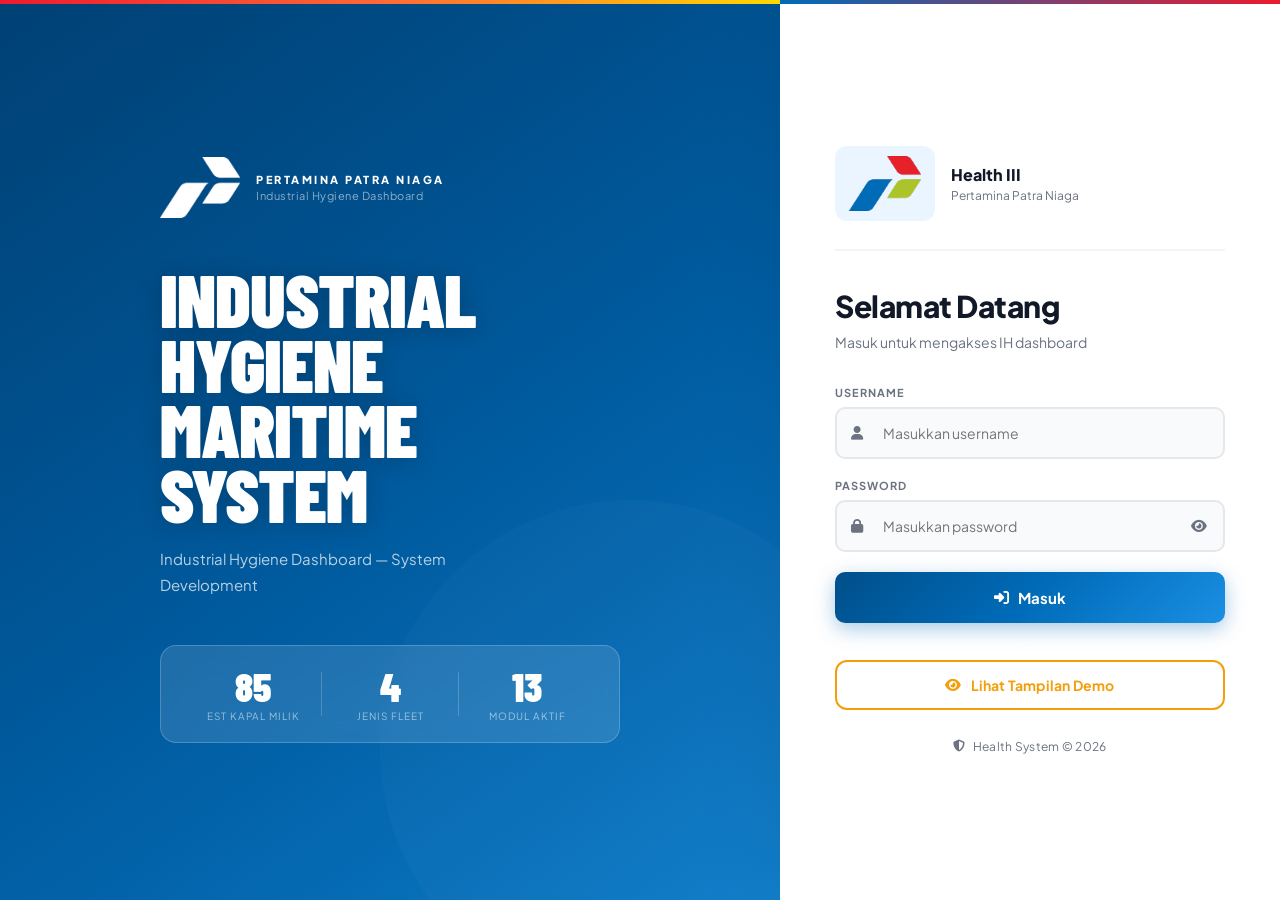
==== index.html @ a0cc4f82 "Update login descriptions and add new sections" ====
<!DOCTYPE html>
<html lang="id">
<head>
<meta charset="UTF-8">
<meta name="viewport" content="width=device-width, initial-scale=1.0">
<title>IH Dashboard PPN III</title>
<link rel="preconnect" href="https://fonts.googleapis.com">
<link rel="preconnect" href="https://fonts.gstatic.com" crossorigin>
<link href="https://fonts.googleapis.com/css2?family=Plus+Jakarta+Sans:wght@400;500;600;700;800&family=Barlow+Condensed:wght@500;600;700;800&display=swap" rel="stylesheet">
<link rel="stylesheet" href="https://cdnjs.cloudflare.com/ajax/libs/font-awesome/6.5.0/css/all.min.css">
<script src="https://cdnjs.cloudflare.com/ajax/libs/Chart.js/4.4.1/chart.umd.min.js"></script>
<link rel="stylesheet" href="style.css">
<script src="https://cdnjs.cloudflare.com/ajax/libs/jspdf/2.5.1/jspdf.umd.min.js" defer></script>
<script src="https://cdnjs.cloudflare.com/ajax/libs/html2canvas/1.4.1/html2canvas.min.js" defer></script>
<script>
/* ── Dynamic Library Loader — multi-CDN fallback ── */
(function(){
  function loadScript(urls, globalCheck, onDone){
    var idx=0;
    function tryNext(){
      if(idx>=urls.length){
        console.warn('[LibLoader] Semua CDN gagal untuk: '+globalCheck);
        onDone&&onDone(false);return;
      }
      var s=document.createElement('script');
      s.src=urls[idx++];
      s.async=true;
      s.onload=function(){
        if(window[globalCheck]||eval('typeof '+globalCheck)!=='undefined'){
          console.log('[LibLoader] OK: '+globalCheck);
          onDone&&onDone(true);
        } else {
          /* Script loaded but global not set — common with ESM/CJS bundles */
          /* Try to find the export */
          console.log('[LibLoader] Loaded but global not found, retrying CDN: '+globalCheck);
          tryNext();
        }
      };
      s.onerror=function(){console.warn('[LibLoader] CDN failed: '+s.src);tryNext();};
      document.head.appendChild(s);
    }
    tryNext();
  }

  /* ── Load docx ──
     PRIORITAS: file lokal (vendor/) — satu origin, lolos firewall korporat,
     tidak bergantung CDN sama sekali. CDN hanya cadangan.
     CATATAN PENTING: docx v8 TIDAK punya build/index.js — file yang benar
     adalah build/index.umd.js (set window.docx). v7.8.2 pakai build/index.js. */
  loadScript([
    'vendor/docx.umd.min.js',
    'https://cdn.jsdelivr.net/npm/docx@8.5.0/build/index.umd.js',
    'https://unpkg.com/docx@8.5.0/build/index.umd.js',
    'https://cdn.jsdelivr.net/npm/docx@7.8.2/build/index.js',
    'https://unpkg.com/docx@7.8.2/build/index.js',
  ], 'docx', function(ok){
    window._docxLibLoaded=ok;
    if(!ok) console.error('[LibLoader] docx gagal dari lokal + semua CDN');
  });

  /* ── Load PptxGenJS ──
     PRIORITAS: file lokal (vendor/) yang sudah membundel JSZip. CDN cadangan. */
  loadScript([
    'vendor/pptxgen.bundle.min.js',
    'https://cdn.jsdelivr.net/npm/pptxgenjs@3.12.0/dist/pptxgen.bundle.js',
    'https://unpkg.com/pptxgenjs@3.12.0/dist/pptxgen.bundle.js',
    'https://cdnjs.cloudflare.com/ajax/libs/pptxgen/3.11.0/pptxgen.bundle.js',
  ], 'PptxGenJS', function(ok){
    window._pptxLibLoaded=ok;
    if(!ok) console.error('[LibLoader] PptxGenJS gagal dari lokal + semua CDN');
  });
})();
</script>
</head>
<body>

<!-- ===== LOGIN PAGE ===== -->
<div class="login-overlay" id="loginOverlay">
<div class="login-bg-waves">
<div class="wave wave1"></div>
<div class="wave wave2"></div>
<div class="wave wave3"></div>
</div>
<div class="login-left">
    <img class="login-bg-photo" 
         src="https://drive.google.com/uc?export=view&id=155N7ebgHq6EHbSb_61VLbpbiqcskncVn"
         alt=""
         onerror="this.style.display='none'">
    <div class="login-bg-overlay"></div>
<div class="login-hero-content">
<div class="login-logo-top">
<div class="login-anchor-icon"><img src="logo_pertamina.png" class="logo-hero" alt="Pertamina" onerror="this.style.display='none'"></div>
<div class="login-brand-tagline">
<span class="tagline-main">PERTAMINA PATRA NIAGA</span>
<span class="tagline-sub">Industrial Hygiene Dashboard</span>
</div>
</div>
<div class="login-hero-text">
<h1 class="login-hero-title">INDUSTRIAL HYGIENE<br>MARITIME<br>SYSTEM</h1>
<p class="login-hero-desc">Industrial Hygiene Dashboard &mdash; System Development</p>
</div>
<div class="login-stats-row">
<div class="login-stat"><span class="ls-num">85</span><span class="ls-lbl">Est Kapal Milik</span></div>
<div class="login-stat-div"></div>
<div class="login-stat"><span class="ls-num">4</span><span class="ls-lbl">Jenis Fleet</span></div>
<div class="login-stat-div"></div>
<div class="login-stat"><span class="ls-num">13</span><span class="ls-lbl">Modul Aktif</span></div>
</div>
</div>
</div>
<div class="login-right">
<div class="login-card">
<div class="login-card-header">
<div class="login-card-icon"><img src="logo_pertamina.png" class="logo-card" alt="Pertamina" onerror="this.style.display='none'"></div>
<div>
<div class="login-brand-title">Health III</div>
<div class="login-brand-sub">Pertamina Patra Niaga</div>
</div>
</div>
<!-- Mobile-only stats strip -->
<div class="m-login-stats">
<div class="m-ls"><span class="m-ls-num">85</span><span class="m-ls-lbl">Est Kapal</span></div>
<div class="m-ls-div"></div>
<div class="m-ls"><span class="m-ls-num">4</span><span class="m-ls-lbl">Fleet</span></div>
<div class="m-ls-div"></div>
<div class="m-ls"><span class="m-ls-num">13</span><span class="m-ls-lbl">Modul</span></div>
</div>

<!-- PANEL LOGIN -->
<div class="login-body" id="panelLogin">
<h2 class="login-heading">Selamat Datang</h2>
<p class="login-sub">Masuk untuk mengakses IH dashboard</p>
<div class="login-error" id="loginError" style="display:none">
<i class="fas fa-circle-exclamation"></i>
<span id="loginErrorMsg">Username atau password salah.</span>
</div>
<div class="login-field">
<label>Username</label>
<div class="login-input-wrap">
<i class="fas fa-user"></i>
<input type="text" id="loginUsername" placeholder="Masukkan username" autocomplete="username">
</div>
</div>
<div class="login-field">
<label>Password</label>
<div class="login-input-wrap">
<i class="fas fa-lock"></i>
<input type="password" id="loginPassword" placeholder="Masukkan password" autocomplete="current-password">
<button type="button" class="toggle-pw" id="togglePw" onclick="togglePassword()">
<i class="fas fa-eye" id="togglePwIcon"></i>
</button>
</div>
</div>
<button class="btn-login" id="btnLogin" onclick="doLogin()">
<i class="fas fa-right-to-bracket"></i> Masuk
</button>
<div class="login-divider"><span>atau</span></div>
<button class="btn-demo" id="btnDemo" onclick="doDemoLogin()">
<i class="fas fa-eye"></i> Lihat Tampilan Demo
</button>
</div>

<!-- PANEL OTP -->
<div class="login-body" id="panelOTP" style="display:none">
<div style="text-align:center;margin-bottom:16px">
<div style="width:56px;height:56px;background:#EBF5FF;border-radius:50%;display:flex;align-items:center;justify-content:center;margin:0 auto 12px">
<i class="fas fa-mobile-screen" style="font-size:22px;color:#1565C0"></i>
</div>
<h2 class="login-heading" style="margin-bottom:4px">Verifikasi OTP</h2>
<p class="login-sub">Req Kode OTP Ke IH Officer</p>
<p style="font-size:11.5px;color:var(--text-muted);margin-top:4px" id="otpPhoneHint"></p>
</div>
<div class="login-error" id="otpError" style="display:none">
<i class="fas fa-circle-exclamation"></i>
<span id="otpErrorMsg">Kode OTP salah.</span>
</div>
<!-- Input OTP 6 kotak -->
<div style="display:flex;gap:8px;justify-content:center;margin:16px 0">
<input type="text" class="otp-box" id="otp0" maxlength="1" oninput="otpNext(this,1)" onkeydown="otpBack(event,this,null)" inputmode="numeric" pattern="[0-9]">
<input type="text" class="otp-box" id="otp1" maxlength="1" oninput="otpNext(this,2)" onkeydown="otpBack(event,this,0)" inputmode="numeric" pattern="[0-9]">
<input type="text" class="otp-box" id="otp2" maxlength="1" oninput="otpNext(this,3)" onkeydown="otpBack(event,this,1)" inputmode="numeric" pattern="[0-9]">
<input type="text" class="otp-box" id="otp3" maxlength="1" oninput="otpNext(this,4)" onkeydown="otpBack(event,this,2)" inputmode="numeric" pattern="[0-9]">
<input type="text" class="otp-box" id="otp4" maxlength="1" oninput="otpNext(this,5)" onkeydown="otpBack(event,this,3)" inputmode="numeric" pattern="[0-9]">
<input type="text" class="otp-box" id="otp5" maxlength="1" oninput="otpSubmitAuto()" onkeydown="otpBack(event,this,4)" inputmode="numeric" pattern="[0-9]">
</div>
<!-- Countdown -->
<div style="text-align:center;font-size:12px;color:var(--text-muted);margin-bottom:12px">
Kode berlaku: <span id="otpCountdown" style="font-weight:700;color:#1565C0">2:00</span>
</div>
<button class="btn-login" id="btnVerifyOTP" onclick="doVerifyOTP()">
<i class="fas fa-shield-check"></i> Verifikasi OTP
</button>
<button class="btn-demo" style="margin-top:8px" onclick="showLoginPanel()">
<i class="fas fa-arrow-left"></i> Kembali ke Login
</button>
<div style="text-align:center;margin-top:10px">
<button onclick="doResendOTP()" id="btnResendOTP" style="background:none;border:none;color:var(--blue);font-size:12px;cursor:pointer;text-decoration:underline">
Kirim ulang kode OTP
</button>
</div>
</div>

<div class="login-footer">
<i class="fas fa-shield-halved"></i>Health System &copy; 2026
</div>
</div>
</div>
</div>

<!-- SIDEBAR -->
<aside class="sidebar" id="sidebar">
<div class="sidebar-brand">
<div class="brand-icon"><img src="logo_pertamina.png" class="logo-sidebar" alt="Pertamina" onerror="this.style.display='none'"></div>
<div>
<span class="brand-title">Industrial Hygiene</span>
<span class="brand-sub">Dashboard System</span>
</div>
</div>

<div class="sidebar-user">
<div class="user-avatar"><i class="fas fa-user-tie" style="font-size:16px"></i></div>
<div>
<div class="user-name" id="sidebarUsername">IH Admin</div>
<div class="user-role" style="display:none"></div>
</div>
</div>

<nav class="sidebar-nav">

<!-- ── GROUP: MONITORING ── -->
<div class="nav-group open" id="navg-monitoring">
  <div class="nav-group-hdr" onclick="toggleNavGroup('monitoring')">
    <div class="nav-group-hdr-left">
      <span class="nav-group-icon"><i class="fas fa-ship"></i></span>
      <span class="nav-group-label">Monitoring</span>
    </div>
    <div class="nav-group-hdr-right">
      <span class="nav-group-count">5</span>
      <i class="fas fa-chevron-down nav-group-arrow"></i>
    </div>
  </div>
  <div class="nav-group-body">
    <a href="#" class="nav-item active" data-menu="hra" data-title="HRA & IH" data-group="monitoring">
      <span class="nav-icon"><i class="fas fa-lungs"></i></span>
      <span class="nav-text">HRA & IH</span>
    </a>
    <a href="#" class="nav-item" data-menu="dat" data-title="Drugs & Alcohol Test" data-group="monitoring">
      <span class="nav-icon"><i class="fas fa-vial"></i></span>
      <span class="nav-text">Drugs & Alcohol Test</span>
    </a>
    <a href="#" class="nav-item" data-menu="pest" data-title="Pest & Rodent Control" data-group="monitoring">
      <span class="nav-icon"><i class="fas fa-bug"></i></span>
      <span class="nav-text">Pest & Rodent Control</span>
    </a>
    <a href="#" class="nav-item" data-menu="p3k" data-title="P3K & AED Office" data-group="monitoring">
      <span class="nav-icon"><i class="fas fa-kit-medical"></i></span>
      <span class="nav-text">P3K & AED Office</span>
    </a>
    <a href="#" class="nav-item placeholder" data-menu="menu5" data-title="Sebaran Alkes Kapal" data-group="monitoring">
      <span class="nav-icon"><i class="fas fa-chart-pie"></i></span>
      <span class="nav-text">Sebaran Alkes Kapal</span>
    </a>
  </div>
</div>

<!-- ── GROUP: 5 HAZARD UTAMA ── -->
<div class="nav-group" id="navg-hazard">
  <div class="nav-group-hdr" onclick="toggleNavGroup('hazard')">
    <div class="nav-group-hdr-left">
      <span class="nav-group-icon"><i class="fas fa-triangle-exclamation"></i></span>
      <span class="nav-group-label">5 Hazard Utama</span>
    </div>
    <div class="nav-group-hdr-right">
      <span class="nav-group-count">5</span>
      <i class="fas fa-chevron-down nav-group-arrow"></i>
    </div>
  </div>
  <div class="nav-group-body">
    <a href="#" class="nav-item" data-menu="fisika" data-title="Faktor Fisika" data-group="hazard">
      <span class="nav-icon"><i class="fas fa-wave-square"></i></span>
      <span class="nav-text">Faktor Fisika</span>
    </a>
    <a href="#" class="nav-item" data-menu="kimia" data-title="Faktor Kimia" data-group="hazard">
      <span class="nav-icon"><i class="fas fa-flask"></i></span>
      <span class="nav-text">Faktor Kimia</span>
    </a>
    <a href="#" class="nav-item" data-menu="biologi" data-title="Faktor Biologi" data-group="hazard">
      <span class="nav-icon"><i class="fas fa-virus"></i></span>
      <span class="nav-text">Faktor Biologi</span>
    </a>
    <a href="#" class="nav-item" data-menu="ergonomi" data-title="Faktor Ergonomi" data-group="hazard">
      <span class="nav-icon"><i class="fas fa-person-rays"></i></span>
      <span class="nav-text">Faktor Ergonomi</span>
    </a>
    <a href="#" class="nav-item" data-menu="psikososial" data-title="Faktor Psikososial" data-group="hazard">
      <span class="nav-icon"><i class="fas fa-brain"></i></span>
      <span class="nav-text">Faktor Psikososial</span>
    </a>
  </div>
</div>

<!-- ── GROUP: MEDICAL SURVEILLANCE ── -->
<div class="nav-group" id="navg-medsurv">
  <div class="nav-group-hdr" onclick="toggleNavGroup('medsurv')">
    <div class="nav-group-hdr-left">
      <span class="nav-group-icon"><i class="fas fa-stethoscope"></i></span>
      <span class="nav-group-label">Medical Surveillance</span>
    </div>
    <div class="nav-group-hdr-right">
      <span class="nav-group-count">2</span>
      <i class="fas fa-chevron-down nav-group-arrow"></i>
    </div>
  </div>
  <div class="nav-group-body">
    <a href="#" class="nav-item" data-menu="medsurv" data-title="MCU Pelaut" data-group="medsurv">
      <span class="nav-icon"><i class="fas fa-user-doctor"></i></span>
      <span class="nav-text">MCU Pelaut</span>
    </a>
    <a href="#" class="nav-item" data-menu="sertifikat" data-title="Sertifikat Pelaut" data-group="medsurv">
      <span class="nav-icon"><i class="fas fa-certificate"></i></span>
      <span class="nav-text">Sertifikat Pelaut</span>
    </a>
  </div>
</div>

<!-- ── GROUP: OTHERS ── -->
<div class="nav-group" id="navg-others">
  <div class="nav-group-hdr" onclick="toggleNavGroup('others')">
    <div class="nav-group-hdr-left">
      <span class="nav-group-icon"><i class="fas fa-layer-group"></i></span>
      <span class="nav-group-label">Others</span>
    </div>
    <div class="nav-group-hdr-right">
      <span class="nav-group-count" id="navcount-others">5</span>
      <i class="fas fa-chevron-down nav-group-arrow"></i>
    </div>
  </div>
  <div class="nav-group-body">
    <a href="#" class="nav-item" data-menu="summary" data-title="Summary Dashboard" data-group="others">
      <span class="nav-icon"><i class="fas fa-chart-pie"></i></span>
      <span class="nav-text">Summary Dashboard</span>
    </a>
    <a href="#" class="nav-item" data-menu="riskprediction" data-title="Health Risk Prediction" data-group="others">
      <span class="nav-icon"><i class="fas fa-brain"></i></span>
      <span class="nav-text">Risk Prediction</span>
    </a>
    <a href="#" class="nav-item" data-menu="closeout25" data-title="Closeout HRA &amp; IH 2025" data-group="others">
      <span class="nav-icon"><i class="fas fa-clipboard-check"></i></span>
      <span class="nav-text">Closeout HRA &amp; IH 2025</span>
    </a>
    <a href="#" class="nav-item" data-menu="menu6" data-title="Pedoman IH" data-group="others">
      <span class="nav-icon"><i class="fas fa-book-open"></i></span>
      <span class="nav-text">Pedoman IH</span>
    </a>
    <a href="#" class="nav-item" data-menu="dokumentasi" data-title="Dokumentasi" data-group="others">
      <span class="nav-icon"><i class="fas fa-images"></i></span>
      <span class="nav-text">Dokumentasi</span>
    </a>
    <a href="#" class="nav-item admin-only" data-menu="accesslog" data-title="Access Log" data-group="others">
      <span class="nav-icon"><i class="fas fa-shield-halved"></i></span>
      <span class="nav-text">Access Log</span>
      <span class="nav-badge" style="background:#7B2FBE;color:#fff;font-size:9px">Admin</span>
    </a>
  </div>
</div>

</nav>

<div class="sidebar-footer">
<div class="refresh-info" style="display:flex;align-items:center;justify-content:space-between;gap:4px">
  <div style="display:flex;align-items:center;gap:5px">
    <i class="fas fa-circle-dot pulse-dot"></i>
    <span>Live — auto refresh 5 Mnt</span>
  </div>
  <div id="dashAgeText" style="font-size:9px;font-weight:700;color:rgba(255,255,255,.5);white-space:nowrap;flex-shrink:0" title="Dashboard dibangun sejak 25 April 2026">—</div>
</div>
<div class="last-updated" id="lastUpdated">Menghubungkan...</div>
<button class="btn-logout" onclick="doLogout()">
<i class="fas fa-right-from-bracket"></i> Logout
</button>
</div>
</aside>

<!-- MAIN -->
<main class="main" id="mainContent">

<!-- TOPBAR -->
<header class="topbar" id="mainTopbar">
<div class="topbar-inner">
<div class="topbar-left">
<button class="sidebar-toggle" id="sidebarToggle"><i class="fas fa-bars"></i></button>
<div class="page-breadcrumb">
<span class="breadcrumb-home"><i class="fas fa-ship"></i></span>
<span class="breadcrumb-sep">/</span>
<span class="page-title" id="pageTitle">Pertamina Patra Niaga</span>
</div>
</div>
<div class="topbar-right">
<div class="topbar-icon-btn" title="Pusat Perhatian" id="mBellBtn" style="position:relative" onclick="toggleNotifPanel(event)"><i class="fas fa-bell"></i><span id="notifBadge" style="display:none;position:absolute;top:-5px;right:-5px;min-width:17px;height:17px;padding:0 4px;background:#E53935;color:#fff;border-radius:9px;font-size:10px;font-weight:800;line-height:17px;text-align:center;border:2px solid #fff;box-sizing:content-box">0</span></div>
<div class="topbar-icon-btn" title="Pengaturan" id="mGearBtn" onclick="toggleSettingsPanel(event)"><i class="fas fa-gear"></i></div>
<button class="btn-refresh" id="btnRefresh">
<i class="fas fa-rotate-right"></i> Refresh
</button>
</div>
</div>
<div class="m-topbar-strip" id="mTopbarStrip">
  <div class="m-strip-card" onclick="mNavGoPage('hra','HRA & IH','monitoring')">
    <span class="m-strip-card-v teal" id="mKpiCoverage">—</span>
    <span class="m-strip-card-l">Coverage HRA</span>
    <div class="m-strip-bar"><div class="m-strip-bar-fill" id="mKpiBar" style="width:0%"></div></div>
  </div>
  <div class="m-strip-card" onclick="mNavGoPage('dat','Drugs & Alcohol Test','monitoring')">
    <span class="m-strip-card-v" id="mKpiDone">—</span>
    <span class="m-strip-card-l">Kapal Selesai</span>
  </div>
  <div class="m-strip-card danger" id="mKpiAlertCard">
    <span class="m-strip-card-v red" id="mKpiAlert">—</span>
    <span class="m-strip-card-l">Hazard Kritis</span>
  </div>
</div>
<div class="m-filter-chips" id="mFilterChips" style="display:none"></div>
</header>

<!-- LOADING -->
<div class="loading-overlay" id="loadingOverlay" style="display:none">
<div class="loading-inner">
<div class="loading-ship">
<i class="fas fa-ship"></i>
</div>
<div class="spinner"></div>
<p>Memuat data...</p>
</div>
</div>

<!-- ERROR -->
<div class="error-banner" id="errorBanner" style="display:none">
<i class="fas fa-triangle-exclamation"></i>
<span id="errorMsg">Gagal memuat data. Periksa API URL di script.js</span>
<button onclick="document.getElementById('errorBanner').style.display='none'"><i class="fas fa-xmark"></i></button>
</div>

<!-- ===== PAGE HRA ===== -->
<section class="page-content active" id="page-hra">
<!-- FILTER BAR — tersembunyi, tetap fungsional untuk clearHRAFilters/applyHRAFilters -->
<div style="display:none">
  <select id="hra-filter-bulan" onchange="applyHRAFilters()"><option value=""></option><option>Januari</option><option>Februari</option><option>Maret</option><option>April</option><option>Mei</option><option>Juni</option><option>Juli</option><option>Agustus</option><option>September</option><option>Oktober</option><option>November</option><option>Desember</option></select>
  <select id="hra-filter-fleet" onchange="applyHRAFilters()"><option value=""></option><option>FP I</option><option>FP II</option><option>FC</option><option>FGP</option></select>
  <input type="text" id="hra-filter-kapal" oninput="applyHRAFilters()">
  <select id="hra-filter-jenis" onchange="applyHRAFilters()"><option value=""></option><option value="HRA">HRA</option><option value="IH">IH</option></select>
  <!-- KPI targets lama (tetap agar tidak error) -->
  <span id="hra-done"></span><span id="hra-belum"></span>
  <span id="hra-budget"></span><span id="hra-coverage"></span>
  <span id="hra-hra-done"></span><span id="hra-ih-done"></span>
  <span id="hra-hra-pct"></span><span id="hra-ih-pct"></span>
  <span id="hra-total"></span>
  <select id="hra-hazard-bulan" onchange="renderHRAHazard()"><option value=""></option></select>
  <input type="text" id="hra-search" oninput="searchHRATable()">
</div>
<!-- EXECUTIVE DASHBOARD — diisi penuh oleh renderHRAPage() -->
<div id="hra-exec-page"></div>
<!-- Chart canvases — tetap ada agar chart functions tidak error -->
<div style="display:none">
  <canvas id="hraBarChart"></canvas>
  <canvas id="hraDonutChart"></canvas>
  <div id="hazardList"></div>
</div>
<!-- Table — tetap ada untuk sort/search functions -->
<div style="display:none">
  <table><tbody id="hraTableBody"></tbody></table>
  <div id="hraTableFooter"></div>
</div>
</section>
<!-- ===== PAGE DAT ===== -->
<section class="page-content" id="page-dat">
<div class="filter-bar">
<div class="filter-group"><label>Bulan</label><select id="dat-filter-bulan" onchange="applyDATFilters()"><option value="">Semua Bulan</option><option>Januari</option><option>Februari</option><option>Maret</option><option>April</option><option>Mei</option><option>Juni</option><option>Juli</option><option>Agustus</option><option>September</option><option>Oktober</option><option>November</option><option>Desember</option></select></div>
<div class="filter-group"><label>Jenis Fleet</label><select id="dat-filter-fleet" onchange="applyDATFilters()"><option value="">Semua Fleet</option><option>FP I</option><option>FP II</option><option>FC</option><option>FGP</option></select></div>
<div class="filter-group"><label>Nama Kapal</label><input type="text" id="dat-filter-kapal" placeholder="Cari nama kapal..." oninput="applyDATFilters()"></div>
<button class="btn-clear" onclick="clearDATFilters()"><i class="fas fa-xmark"></i> Reset</button>
<button class="btn-export-ppt" onclick="exportDATPPT()" title="Export data saat ini ke PowerPoint"><i class="fas fa-file-powerpoint"></i> Export PPT</button>
<button class="btn-memo-fleet admin-only" onclick="showMemoModal('fleet')" title="Buat Memo DAT ke Manager Fleet"><i class="fas fa-file-word"></i> Memo Fleet</button>
<button class="btn-memo-klinik admin-only" onclick="showMemoModal('klinik')" title="Buat Memo DAT ke Vendor"><i class="fas fa-file-word"></i> Memo Vendor</button>
</div>
<div class="kpi-grid">
<div class="kpi-card blue"><a class="kpi-link" href="#">View Detail</a><div class="kpi-icon"><i class="fas fa-ship"></i></div><div class="kpi-body"><div class="kpi-value">85</div><div class="kpi-label">Total Kapal</div></div></div>
<div class="kpi-card green"><a class="kpi-link" href="#">View Detail</a><div class="kpi-icon"><i class="fas fa-circle-check"></i></div><div class="kpi-body"><div class="kpi-value" id="dat-done">—</div><div class="kpi-label">Sudah DAT</div></div></div>
<div class="kpi-card orange"><a class="kpi-link" href="#">View Detail</a><div class="kpi-icon"><i class="fas fa-clock"></i></div><div class="kpi-body"><div class="kpi-value" id="dat-belum">—</div><div class="kpi-label">Belum DAT</div></div></div>
<div class="kpi-card red"><a class="kpi-link" href="#">View Detail</a><div class="kpi-icon"><i class="fas fa-person-falling-burst"></i></div><div class="kpi-body"><div class="kpi-value" id="dat-positif">—</div><div class="kpi-label">Crew Positif</div></div></div>
<div class="kpi-card teal"><a class="kpi-link" href="#">View Detail</a><div class="kpi-icon"><i class="fas fa-users"></i></div><div class="kpi-body"><div class="kpi-value" id="dat-crew">—</div><div class="kpi-label">Total Crew Diperiksa</div></div></div>
<div class="kpi-card purple"><a class="kpi-link" href="#">View Detail</a><div class="kpi-icon"><i class="fas fa-sack-dollar"></i></div><div class="kpi-body"><div class="kpi-value" id="dat-biaya">—</div><div class="kpi-label">Est. Total Biaya</div></div></div>
<div class="kpi-card indigo"><a class="kpi-link" href="#">View Detail</a><div class="kpi-icon"><i class="fas fa-percent"></i></div><div class="kpi-body"><div class="kpi-value" id="dat-coverage">—</div><div class="kpi-label">Coverage</div></div></div>
</div>
<div class="chart-row">
<div class="chart-card">
<div class="chart-header"><span class="chart-title"><i class="fas fa-chart-line"></i> Crew Test per Bulan</span><div class="pill-group"><button class="pill active" onclick="toggleDATChartType(this,'bar')">Bar</button><button class="pill" onclick="toggleDATChartType(this,'line')">Line</button></div></div>
<div class="chart-body"><canvas id="datBarChart"></canvas></div>
</div>
<div class="chart-card">
<div class="chart-header"><span class="chart-title"><i class="fas fa-chart-pie"></i> Hasil Test (Negatif/Positif)</span></div>
<div class="chart-body"><canvas id="datDonutChart"></canvas></div>
</div>
</div>
<div class="bottom-row">
<div class="hazard-card"><div class="chart-header"><span class="chart-title"><i class="fas fa-arrow-trend-down"></i> Tindak Lanjut</span></div><div id="datTindakLanjut"></div></div>
<div class="table-card">
<div class="chart-header"><span class="chart-title"><i class="fas fa-table-list"></i> Data Drugs & Alcohol Test</span><input type="text" id="dat-search" placeholder="🔍 Cari data..." oninput="searchDATTable()" class="search-input"></div>
<div class="table-wrap">
<table class="data-table" id="datTable"><thead><tr>
<th onclick="sortDATTable(0)">Kapal <i class="fas fa-sort fa-xs"></i></th><th onclick="sortDATTable(1)">Fleet <i class="fas fa-sort fa-xs"></i></th><th onclick="sortDATTable(2)">Bulan <i class="fas fa-sort fa-xs"></i></th><th onclick="sortDATTable(3)">Vendor <i class="fas fa-sort fa-xs"></i></th><th onclick="sortDATTable(4)">Total Crew <i class="fas fa-sort fa-xs"></i></th><th onclick="sortDATTable(5)">Hasil <i class="fas fa-sort fa-xs"></i></th><th onclick="sortDATTable(6)">Crew Positif <i class="fas fa-sort fa-xs"></i></th><th onclick="sortDATTable(7)">Tindak Lanjut <i class="fas fa-sort fa-xs"></i></th>
</tr></thead><tbody id="datTableBody"></tbody></table>
</div>
<div class="table-footer" id="datTableFooter">Memuat data...</div>
</div>
</div>
</section>

<!-- ===== PAGE PEST & RODENT ===== -->
<section class="page-content" id="page-pest">
<div class="filter-bar">
<div class="filter-group"><label>Bulan</label><select id="pest-filter-bulan" onchange="applyPestFilters()"><option value="">Semua Bulan</option><option>Januari</option><option>Februari</option><option>Maret</option><option>April</option><option>Mei</option><option>Juni</option><option>Juli</option><option>Agustus</option><option>September</option><option>Oktober</option><option>November</option><option>Desember</option></select></div>
<div class="filter-group"><label>Lokasi</label><select id="pest-filter-lokasi" onchange="applyPestFilters()"><option value="">Semua Lokasi</option></select></div>
<div class="filter-group"><label>Temuan</label><input type="text" id="pest-filter-temuan" placeholder="Cari temuan..." oninput="applyPestFilters()"></div>
<button class="btn-clear" onclick="clearPestFilters()"><i class="fas fa-xmark"></i> Reset</button>
<button class="btn-export-ppt" onclick="exportPestPPT()" title="Export data saat ini ke PowerPoint"><i class="fas fa-file-powerpoint"></i> Export PPT</button>
</div>
<div class="kpi-grid">
<div class="kpi-card blue"><div class="kpi-icon"><i class="fas fa-calendar-check"></i></div><div class="kpi-body"><div class="kpi-value" id="pest-total">0</div><div class="kpi-label">Total Pelaksanaan</div></div></div>
<div class="kpi-card green"><div class="kpi-icon"><i class="fas fa-location-dot"></i></div><div class="kpi-body"><div class="kpi-value" id="pest-lokasi">0</div><div class="kpi-label">Total Lokasi</div></div></div>
<div class="kpi-card orange"><div class="kpi-icon"><i class="fas fa-triangle-exclamation"></i></div><div class="kpi-body"><div class="kpi-value" id="pest-temuan">0</div><div class="kpi-label">Total Temuan</div></div></div>
<div class="kpi-card red"><div class="kpi-icon"><i class="fas fa-bug"></i></div><div class="kpi-body"><div class="kpi-value" id="pest-hama-dominan">—</div><div class="kpi-label">Hama Dominan</div></div></div>
<div class="kpi-card purple"><div class="kpi-icon"><i class="fas fa-sack-dollar"></i></div><div class="kpi-body"><div class="kpi-value" id="pest-biaya">0</div><div class="kpi-label">Est. Total Biaya</div></div></div>
</div>
<div class="chart-row">
<div class="chart-card"><div class="chart-header"><span class="chart-title"><i class="fas fa-chart-bar"></i> Frekuensi Pelaksanaan per Bulan</span><div class="pill-group"><button class="pill active" onclick="togglePestChartType(this,'bar')">Bar</button><button class="pill" onclick="togglePestChartType(this,'line')">Line</button></div></div><div class="chart-body"><canvas id="pestBarChart"></canvas></div></div>
<div class="chart-card"><div class="chart-header"><span class="chart-title"><i class="fas fa-chart-pie"></i> Distribusi per Lokasi</span></div><div class="chart-body"><canvas id="pestDonutChart"></canvas></div></div>
</div>
<div class="chart-row">
<div class="chart-card"><div class="chart-header"><span class="chart-title"><i class="fas fa-chart-column"></i> Top Temuan / Keluhan</span></div><div class="chart-body"><canvas id="pestTemuanChart"></canvas></div></div>
<div class="chart-card"><div class="chart-header"><span class="chart-title"><i class="fas fa-chart-line"></i> Trend Est. Biaya per Bulan</span></div><div class="chart-body"><canvas id="pestBiayaChart"></canvas></div></div>
</div>
<div class="bottom-row">
<div class="hazard-card"><div class="chart-header"><span class="chart-title"><i class="fas fa-clipboard-list"></i> Tindak Lanjut &amp; Rekomendasi</span></div><div id="pestTindakLanjutList" class="hazard-list"></div></div>
<div class="table-card">
<div class="chart-header"><span class="chart-title"><i class="fas fa-table-list"></i> Data Pest &amp; Rodent Control</span><input type="text" id="pest-search" placeholder="Cari data..." oninput="searchPestTable()" class="search-input"></div>
<div class="table-wrap">
<table class="data-table" id="pestTable"><thead><tr>
<th onclick="sortPestTable(0)">Lokasi <i class="fas fa-sort fa-xs"></i></th><th onclick="sortPestTable(1)">Tanggal Pelaksanaan <i class="fas fa-sort fa-xs"></i></th><th onclick="sortPestTable(2)">Temuan / Keluhan <i class="fas fa-sort fa-xs"></i></th><th onclick="sortPestTable(3)">Tindak Lanjut & Rekomendasi <i class="fas fa-sort fa-xs"></i></th><th onclick="sortPestTable(4)">Est. Biaya <i class="fas fa-sort fa-xs"></i></th>
</tr></thead><tbody id="pestTableBody"></tbody></table>
</div>
<div class="table-footer" id="pestTableFooter">Memuat data...</div>
</div>
</div>
</section>

<section class="page-content" id="page-p3k">

  <!-- ── Page Header ── -->
  <div class="page-header-row" style="display:flex;align-items:center;justify-content:space-between;margin-bottom:20px">
    <div>
      <h2 style="font-size:20px;font-weight:800;color:var(--text);margin-bottom:2px">P3K &amp; AED Office</h2>
      <p style="font-size:12.5px;color:var(--text-muted)">Monitoring bulanan kotak P3K Tipe A &amp; AED · Gedung Patra Jasa Office Tower</p>
    </div>
    <div style="display:flex;align-items:center;gap:8px">
      <span style="background:var(--blue-soft);color:var(--blue);padding:5px 12px;border-radius:99px;font-size:11px;font-weight:700">
        <i class="fas fa-scale-balanced" style="margin-right:5px"></i>Per.15/MEN/VIII/2008
      </span>
      <span style="background:#F3E5F5;color:#7B1FA2;padding:5px 12px;border-radius:99px;font-size:11px;font-weight:700">
        <i class="fas fa-heart-pulse" style="margin-right:5px"></i>PERKI 2023
      </span>
    </div>
  </div>

  <!-- ── Filter Bar ── -->
  <div class="filter-bar">
    <select id="p3k-filter-lantai" onchange="applyP3KFilters()">
      <option value="">Semua Lantai</option>
      <option>GF</option><option>Lt 3</option><option>Lt 14</option>
      <option>Lt 17</option><option>Lt 18</option><option>Lt 20</option>
      <option>Lt 21</option><option>Lt 22</option>
    </select>
    <select id="p3k-filter-bulan" onchange="applyP3KFilters()">
      <option value="">Semua Bulan</option>
      <option>Januari</option><option>Februari</option><option>Maret</option>
      <option>April</option><option>Mei</option><option>Juni</option>
      <option>Juli</option><option>Agustus</option><option>September</option>
      <option>Oktober</option><option>November</option><option>Desember</option>
    </select>
    <select id="p3k-filter-status" onchange="applyP3KFilters()">
      <option value="">Semua Status</option>
      <option value="Ada Masalah">Ada Masalah</option>
      <option value="Belum Diperiksa">Belum Diperiksa</option>
    </select>
    <button class="btn-clear" onclick="clearP3KFilters()"><i class="fas fa-rotate-left"></i> Reset</button>
    <button class="btn-export-ppt" onclick="exportP3KPPT()"><i class="fas fa-file-powerpoint"></i> Export PPT</button>
  </div>

  <!-- ── KPI Cards ── -->
  <div class="kpi-grid" style="margin-bottom:22px" id="p3k-kpi-strip">
    <div class="kpi-card blue"><div class="kpi-icon"><i class="fas fa-location-dot"></i></div><div class="kpi-body"><div class="kpi-value" id="p3k-kpi-lokasi">14</div><div class="kpi-label">Total Lokasi</div></div></div>
    <div class="kpi-card green"><div class="kpi-icon"><i class="fas fa-kit-medical"></i></div><div class="kpi-body"><div class="kpi-value" id="p3k-kpi-p3k">—</div><div class="kpi-label">P3K Sudah Dicek</div></div></div>
    <div class="kpi-card purple"><div class="kpi-icon"><i class="fas fa-heart-pulse"></i></div><div class="kpi-body"><div class="kpi-value" id="p3k-kpi-aed">—</div><div class="kpi-label">AED Sudah Dicek</div></div></div>
    <div class="kpi-card red"><div class="kpi-icon"><i class="fas fa-triangle-exclamation"></i></div><div class="kpi-body"><div class="kpi-value" id="p3k-kpi-masalah">—</div><div class="kpi-label">Ada Masalah</div></div></div>
    <div class="kpi-card teal"><div class="kpi-icon"><i class="fas fa-calendar-check"></i></div><div class="kpi-body"><div class="kpi-value" id="p3k-kpi-progress">—</div><div class="kpi-label">Progress 2026</div></div></div>
  </div>

  <!-- ── Tab Navigation ── -->
  <div style="display:flex;gap:0;border-bottom:2px solid var(--border);margin-bottom:20px">
    <button id="p3k-tab-overview" class="tab-btn active" onclick="switchP3KTab('overview')">
      <i class="fas fa-grid-2"></i> Status per Lokasi
    </button>
    <button id="p3k-tab-table" class="tab-btn" onclick="switchP3KTab('table')">
      <i class="fas fa-table-list"></i> Tabel Pengecekan
    </button>
    <button id="p3k-tab-masalah" class="tab-btn" onclick="switchP3KTab('masalah')">
      <i class="fas fa-triangle-exclamation"></i> Temuan &amp; Tindak Lanjut
    </button>
  </div>

  <!-- ── Tab: Status per Lokasi ── -->
  <div id="p3k-content-overview"></div>

  <!-- ── Tab: Tabel ── -->
  <div id="p3k-content-table" style="display:none">
    <div class="table-card">
      <div class="table-header-row" style="padding:16px 20px;border-bottom:1.5px solid var(--border);display:flex;align-items:center;justify-content:space-between">
        <div style="font-size:14px;font-weight:700;color:var(--text)"><i class="fas fa-table-list" style="color:var(--blue);margin-right:8px"></i>Data Pengecekan Lengkap</div>
        <div id="p3k-table-count" style="font-size:12px;color:var(--text-muted)"></div>
      </div>
      <div id="p3k-table-wrap" style="overflow-x:auto"></div>
    </div>
  </div>

  <!-- ── Tab: Temuan ── -->
  <div id="p3k-content-masalah" style="display:none"></div>

</section>
<section class="page-content" id="page-menu5"></section>

<!-- ===== PAGE PEDOMAN IH ===== -->
<section class="page-content" id="page-menu6">
<div class="pedoman-header-bar">
<div>
<h2 class="pedoman-title"><i class="fas fa-book-open" style="color:var(--primary);margin-right:10px"></i>Portal Pedoman IH</h2>
<p class="pedoman-sub">Upload, simpan dan download file pedoman Industrial Hygiene</p>
</div>
<div style="display:flex;gap:10px;flex-wrap:wrap;align-items:center">
<label class="btn-upload-pdf admin-only" for="pdfUploadInput"><i class="fas fa-cloud-arrow-up"></i> Upload Pedoman PDF</label>
<button class="btn-export-data admin-only" onclick="exportPedomanBackup()"><i class="fas fa-file-export"></i> Export Backup</button>
<label class="btn-import-data admin-only" for="importBackupInput"><i class="fas fa-file-import"></i> Import Backup</label>
</div>
<input type="file" id="pdfUploadInput" accept=".pdf" style="display:none" onchange="handlePdfUpload(event)">
<input type="file" id="importBackupInput" accept=".json" style="display:none" onchange="importPedomanBackup(event)">
</div>


<div class="pedoman-info-banner" style="display:none">
<i class="fas fa-circle-info"></i>
<span>File PDF disimpan terpusat di <strong>Google Drive</strong> dan dapat diakses dari semua device secara real-time.</span>
</div>

<div class="pedoman-search-bar">
<div class="pedoman-search-wrap"><i class="fas fa-magnifying-glass"></i><input type="text" id="pedomanSearch" placeholder="Cari nama pedoman atau kategori..." oninput="renderPedomanList()"></div>
<select id="pedomanFilterKat" onchange="renderPedomanList()"><option value="">Semua Kategori</option><option>Pedoman Umum</option><option>STK</option><option>Regulasi</option><option>Formulir</option><option>TKO</option></select>
</div>

<div class="pedoman-stats-row">
<div class="pedoman-stat-card"><i class="fas fa-file-pdf" style="color:#C62828"></i><div><div class="pedoman-stat-num" id="pedoman-count">0</div><div class="pedoman-stat-lbl">Total File</div></div></div>
<div class="pedoman-stat-card"><i class="fas fa-download" style="color:#1565C0"></i><div><div class="pedoman-stat-num" id="pedoman-downloads">0</div><div class="pedoman-stat-lbl">Total Download</div></div></div>
<div class="pedoman-stat-card"><i class="fas fa-clock" style="color:#E65100"></i><div><div class="pedoman-stat-num" id="pedoman-last">—</div><div class="pedoman-stat-lbl">Upload Terakhir</div></div></div>
</div>

<div id="pedomanGrid" class="pedoman-grid">
<div class="pedoman-empty" id="pedomanEmpty">
<i class="fas fa-file-circle-plus" style="font-size:52px;color:var(--border);margin-bottom:18px;display:block"></i>
<p style="font-size:15px;font-weight:700;color:var(--text-muted)">Belum ada file pedoman</p>
<p style="font-size:13px;color:var(--text-muted);margin-top:6px">Klik tombol <strong>Upload Pedoman PDF</strong> untuk menambahkan file</p>
</div>
</div>
</section>

<!-- ===== PAGE DOKUMENTASI ===== -->
<section class="page-content" id="page-dokumentasi">
<div class="pedoman-header-bar">
<div>
<h2 class="pedoman-title"><i class="fas fa-images" style="color:var(--primary);margin-right:10px"></i>Dokumentasi Foto</h2>
<p class="pedoman-sub">Kelola foto dokumentasi kegiatan per kategori</p>
</div>
<div style="display:flex;gap:10px;flex-wrap:wrap;align-items:center">
<button class="btn-export-data admin-only" onclick="exportDokumentasiBackup()"><i class="fas fa-file-export"></i> Export Backup</button>
<label class="btn-import-data admin-only" for="importDokInput"><i class="fas fa-file-import"></i> Import Backup</label>
<input type="file" id="importDokInput" accept=".json" style="display:none" onchange="importDokumentasiBackup(event)">
</div>
</div>


<div class="pedoman-info-banner" style="display:none">
<i class="fas fa-circle-info"></i>
<span>Foto disimpan terpusat di <strong>Google Drive</strong> dan dapat diakses dari semua device secara real-time.</span>
</div>

<div class="dok-tabs">
<button class="dok-tab active" data-folder="hra_ih" onclick="switchDokFolder(this)">
<i class="fas fa-lungs"></i> HRA & IH
</button>
<button class="dok-tab" data-folder="dat" onclick="switchDokFolder(this)">
<i class="fas fa-vial"></i> DAT
</button>
<button class="dok-tab" data-folder="pest_rodent" onclick="switchDokFolder(this)">
<i class="fas fa-bug"></i> Pest & Rodent
</button>
</div>

<div class="dok-upload-area admin-only" id="dokUploadArea">
<div class="dok-upload-inner">
<i class="fas fa-cloud-arrow-up" style="font-size:40px;color:var(--primary);margin-bottom:10px"></i>
<p style="font-weight:700;font-size:14px;color:var(--text)">Upload Foto Dokumentasi</p>
<p style="font-size:12px;color:var(--text-muted);margin-top:4px">Format: JPG, PNG, WEBP — Maks. 10 MB per foto</p>
<label class="btn-upload-pdf" for="dokFotoInput" style="margin-top:14px;display:inline-flex">
<i class="fas fa-image"></i> Pilih Foto
</label>
</div>
<input type="file" id="dokFotoInput" accept="image/jpeg,image/png,image/webp,image/gif" multiple style="display:none" onchange="handleDokUpload(event)">
</div>

<div class="pedoman-stats-row">
<div class="pedoman-stat-card"><i class="fas fa-images" style="color:#1565C0"></i><div><div class="pedoman-stat-num" id="dok-count">0</div><div class="pedoman-stat-lbl">Total Foto di Folder</div></div></div>
<div class="pedoman-stat-card"><i class="fas fa-folder-open" style="color:#E65100"></i><div><div class="pedoman-stat-num" id="dok-folder-name" style="font-size:16px">HRA & IH</div><div class="pedoman-stat-lbl">Folder Aktif</div></div></div>
<div class="pedoman-stat-card"><i class="fas fa-clock" style="color:#2E7D32"></i><div><div class="pedoman-stat-num" id="dok-last" style="font-size:15px">—</div><div class="pedoman-stat-lbl">Upload Terakhir</div></div></div>
</div>

<div id="dokGrid" class="dok-grid">
<div class="dok-empty" id="dokEmpty">
<i class="fas fa-image" style="font-size:52px;color:var(--border);margin-bottom:18px;display:block"></i>
<p style="font-size:15px;font-weight:700;color:var(--text-muted)">Belum ada foto dokumentasi</p>
<p style="font-size:13px;color:var(--text-muted);margin-top:6px">Klik <strong>Pilih Foto</strong> untuk upload gambar</p>
</div>
</div>
</section>

<!-- ===== PAGE FAKTOR FISIKA ===== -->
<section class="page-content" id="page-fisika">
<div class="filter-bar">
<div class="filter-group"><label>Bulan</label><select id="fisika-filter-bulan" onchange="applyFisikaFilters()"><option value="">Semua Bulan</option><option>Januari</option><option>Februari</option><option>Maret</option><option>April</option><option>Mei</option><option>Juni</option><option>Juli</option><option>Agustus</option><option>September</option><option>Oktober</option><option>November</option><option>Desember</option></select></div>
<div class="filter-group"><label>Fleet</label><select id="fisika-filter-fleet" onchange="applyFisikaFilters()"><option value="">Semua Fleet</option><option>FP I</option><option>FP II</option><option>FC</option><option>FGP</option></select></div>
<div class="filter-group"><label>Parameter</label><select id="fisika-filter-param" onchange="applyFisikaFilters()"><option value="">Semua Parameter</option><option>Kebisingan</option><option>Getaran</option><option>Iklim Kerja ISBB</option><option>Pencahayaan</option><option>Radiasi UV</option></select></div>
<div class="filter-group"><label>Metode</label><select id="fisika-filter-metode" onchange="applyFisikaFilters()"><option value="">Area & Personal</option><option>Area</option><option>Personal</option></select></div>
<div class="filter-group"><label>Nama Kapal</label><input type="text" id="fisika-filter-kapal" placeholder="Cari kapal..." oninput="applyFisikaFilters()"></div>
<button class="btn-clear" onclick="clearFisikaFilters()"><i class="fas fa-xmark"></i> Reset</button>
<button class="btn-export-ppt" onclick="exportHazardPPT('fisika')" title="Export PPT 5 Hirarki Pengendalian"><i class="fas fa-file-powerpoint"></i> Export PPT</button>
</div>
<div id="fisika-alert-bar" style="display:none" class="nab-alert-bar"><i class="fas fa-triangle-exclamation"></i><span id="fisika-alert-msg"></span></div>
<div class="kpi-grid">
<div class="kpi-card blue"><div class="kpi-icon"><i class="fas fa-ruler-combined"></i></div><div class="kpi-body"><div class="kpi-value" id="fisika-total">—</div><div class="kpi-label">Total Pengukuran</div></div></div>
<div class="kpi-card red"><div class="kpi-icon"><i class="fas fa-circle-xmark"></i></div><div class="kpi-body"><div class="kpi-value" id="fisika-melebihi">—</div><div class="kpi-label">Melebihi NAB</div></div></div>
<div class="kpi-card orange"><div class="kpi-icon"><i class="fas fa-circle-exclamation"></i></div><div class="kpi-body"><div class="kpi-value" id="fisika-perhatian">—</div><div class="kpi-label">Perhatian (50–100%)</div></div></div>
<div class="kpi-card green"><div class="kpi-icon"><i class="fas fa-circle-check"></i></div><div class="kpi-body"><div class="kpi-value" id="fisika-aman">—</div><div class="kpi-label">Aman (&lt;50% NAB)</div></div></div>
<div class="kpi-card teal"><div class="kpi-icon"><i class="fas fa-user-check"></i></div><div class="kpi-body"><div class="kpi-value" id="fisika-personal">—</div><div class="kpi-label">Personal Monitoring</div></div></div>
</div>
<div class="chart-row">
<div class="chart-card"><div class="chart-header"><span class="chart-title"><i class="fas fa-chart-column"></i> Pengukuran per Bulan</span><div class="pill-group"><button class="pill active" onclick="toggleFisikaChartType(this,'bar')">Bar</button><button class="pill" onclick="toggleFisikaChartType(this,'line')">Line</button></div></div><div class="chart-body"><canvas id="fisikaBarChart"></canvas></div></div>
<div class="chart-card"><div class="chart-header"><span class="chart-title"><i class="fas fa-chart-pie"></i> Distribusi Parameter</span></div><div class="chart-body"><canvas id="fisikaDonutChart"></canvas></div></div>
</div>
<div class="bottom-row">
<div class="hazard-card"><div class="chart-header"><span class="chart-title"><i class="fas fa-triangle-exclamation"></i> Melebihi NAB</span></div><div id="fisikaAlertList" class="hazard-list"></div></div>
<div class="table-card">
<div class="chart-header"><span class="chart-title"><i class="fas fa-table-list"></i> Data Faktor Fisika</span><input type="text" id="fisika-search" placeholder="🔍 Cari data..." oninput="searchFisikaTable()" class="search-input"></div>
<div class="table-wrap">
<table class="data-table"><thead><tr>
<th onclick="sortFisikaTable(0)">Kapal <i class="fas fa-sort fa-xs"></i></th>
<th onclick="sortFisikaTable(1)">Fleet <i class="fas fa-sort fa-xs"></i></th>
<th onclick="sortFisikaTable(2)">Area <i class="fas fa-sort fa-xs"></i></th>
<th onclick="sortFisikaTable(3)">Parameter <i class="fas fa-sort fa-xs"></i></th>
<th onclick="sortFisikaTable(4)">Metode <i class="fas fa-sort fa-xs"></i></th>
<th onclick="sortFisikaTable(5)">Hasil <i class="fas fa-sort fa-xs"></i></th>
<th onclick="sortFisikaTable(6)">Satuan <i class="fas fa-sort fa-xs"></i></th>
<th onclick="sortFisikaTable(7)">NAB <i class="fas fa-sort fa-xs"></i></th>
<th onclick="sortFisikaTable(8)">% NAB <i class="fas fa-sort fa-xs"></i></th>
<th onclick="sortFisikaTable(9)">Status <i class="fas fa-sort fa-xs"></i></th>
<th onclick="sortFisikaTable(10)">Status TL <i class="fas fa-sort fa-xs"></i></th>
</tr></thead><tbody id="fisikaTableBody"></tbody></table>
</div>
<div class="table-footer" id="fisikaTableFooter">Memuat data...</div>
</div></div>
</section>

<!-- ===== PAGE FAKTOR KIMIA ===== -->
<section class="page-content" id="page-kimia">
<div class="filter-bar">
<div class="filter-group"><label>Bulan</label><select id="kimia-filter-bulan" onchange="applyKimiaFilters()"><option value="">Semua Bulan</option><option>Januari</option><option>Februari</option><option>Maret</option><option>April</option><option>Mei</option><option>Juni</option><option>Juli</option><option>Agustus</option><option>September</option><option>Oktober</option><option>November</option><option>Desember</option></select></div>
<div class="filter-group"><label>Fleet</label><select id="kimia-filter-fleet" onchange="applyKimiaFilters()"><option value="">Semua Fleet</option><option>FP I</option><option>FP II</option><option>FC</option><option>FGP</option></select></div>
<div class="filter-group"><label>Metode</label><select id="kimia-filter-metode" onchange="applyKimiaFilters()"><option value="">Semua Metode</option><option>Area Stasioner</option><option>Personal Air Sampling</option><option>Biological Monitoring</option></select></div>
<div class="filter-group"><label>Bahan Kimia</label><input type="text" id="kimia-filter-bahan" placeholder="Cari bahan..." oninput="applyKimiaFilters()"></div>
<button class="btn-clear" onclick="clearKimiaFilters()"><i class="fas fa-xmark"></i> Reset</button>
<button class="btn-export-ppt" onclick="exportHazardPPT('kimia')" title="Export PPT 5 Hirarki Pengendalian"><i class="fas fa-file-powerpoint"></i> Export PPT</button>
</div>
<div id="kimia-alert-bar" style="display:none" class="nab-alert-bar"><i class="fas fa-triangle-exclamation"></i><span id="kimia-alert-msg"></span></div>
<div class="kpi-grid">
<div class="kpi-card blue"><div class="kpi-icon"><i class="fas fa-flask"></i></div><div class="kpi-body"><div class="kpi-value" id="kimia-total">—</div><div class="kpi-label">Total Sampling</div></div></div>
<div class="kpi-card red"><div class="kpi-icon"><i class="fas fa-circle-xmark"></i></div><div class="kpi-body"><div class="kpi-value" id="kimia-melebihi">—</div><div class="kpi-label">Melebihi TLV/BEI</div></div></div>
<div class="kpi-card orange"><div class="kpi-icon"><i class="fas fa-circle-exclamation"></i></div><div class="kpi-body"><div class="kpi-value" id="kimia-perhatian">—</div><div class="kpi-label">Perhatian</div></div></div>
<div class="kpi-card purple"><div class="kpi-icon"><i class="fas fa-user-shield"></i></div><div class="kpi-body"><div class="kpi-value" id="kimia-personal">—</div><div class="kpi-label">Personal Sampling</div></div></div>
<div class="kpi-card indigo"><div class="kpi-icon"><i class="fas fa-dna"></i></div><div class="kpi-body"><div class="kpi-value" id="kimia-bio">—</div><div class="kpi-label">Biomarker</div></div></div>
</div>
<div class="chart-row">
<div class="chart-card"><div class="chart-header"><span class="chart-title"><i class="fas fa-chart-column"></i> Sampling per Bulan</span><div class="pill-group"><button class="pill active" onclick="toggleKimiaChartType(this,'bar')">Bar</button><button class="pill" onclick="toggleKimiaChartType(this,'line')">Line</button></div></div><div class="chart-body"><canvas id="kimiaBarChart"></canvas></div></div>
<div class="chart-card"><div class="chart-header"><span class="chart-title"><i class="fas fa-chart-pie"></i> Distribusi Metode</span></div><div class="chart-body"><canvas id="kimiaDonutChart"></canvas></div></div>
</div>
<div class="bottom-row">
<div class="hazard-card"><div class="chart-header"><span class="chart-title"><i class="fas fa-biohazard"></i> Melebihi TLV/BEI</span></div><div id="kimiaAlertList" class="hazard-list"></div></div>
<div class="table-card">
<div class="chart-header"><span class="chart-title"><i class="fas fa-table-list"></i> Data Faktor Kimia</span><input type="text" id="kimia-search" placeholder="🔍 Cari data..." oninput="searchKimiaTable()" class="search-input"></div>
<div class="table-wrap">
<table class="data-table"><thead><tr>
<th onclick="sortKimiaTable(0)">Kapal <i class="fas fa-sort fa-xs"></i></th>
<th onclick="sortKimiaTable(1)">Fleet <i class="fas fa-sort fa-xs"></i></th>
<th onclick="sortKimiaTable(2)">Bahan Kimia <i class="fas fa-sort fa-xs"></i></th>
<th onclick="sortKimiaTable(3)">Metode <i class="fas fa-sort fa-xs"></i></th>
<th onclick="sortKimiaTable(4)">Media <i class="fas fa-sort fa-xs"></i></th>
<th onclick="sortKimiaTable(5)">Hasil <i class="fas fa-sort fa-xs"></i></th>
<th onclick="sortKimiaTable(6)">Satuan <i class="fas fa-sort fa-xs"></i></th>
<th onclick="sortKimiaTable(7)">TLV/BEI <i class="fas fa-sort fa-xs"></i></th>
<th onclick="sortKimiaTable(8)">% TLV <i class="fas fa-sort fa-xs"></i></th>
<th onclick="sortKimiaTable(9)">Status <i class="fas fa-sort fa-xs"></i></th>
<th onclick="sortKimiaTable(10)">Lab <i class="fas fa-sort fa-xs"></i></th>
</tr></thead><tbody id="kimiaTableBody"></tbody></table>
</div>
<div class="table-footer" id="kimiaTableFooter">Memuat data...</div>
</div></div>

<!-- ── SECTION BIOMARKER BENZENE ── -->
<div class="section-divider" style="margin:18px 0 14px;display:flex;align-items:center;gap:10px">
  <div style="flex:1;height:1px;background:var(--border-soft)"></div>
  <span style="font-size:12px;font-weight:700;color:var(--text-muted);letter-spacing:.5px;white-space:nowrap"><i class="fas fa-dna" style="margin-right:6px;color:#8E24AA"></i>BIOMONITORING BENZENE</span>
  <div style="flex:1;height:1px;background:var(--border-soft)"></div>
</div>

<!-- Filter tahun biomarker -->
<div class="filter-bar" id="bioFilterBar" style="margin-bottom:12px">
  <div class="filter-group">
    <label>Tahun</label>
    <select id="bio-filter-tahun" onchange="applyBioKimiaFilters()">
      <option value="">Semua Tahun</option>
    </select>
  </div>
  <div class="filter-group">
    <label>Kapal</label>
    <select id="bio-filter-kapal" onchange="applyBioKimiaFilters()">
      <option value="">Semua Kapal</option>
    </select>
  </div>
  <div class="filter-group">
    <label>Tipe Data</label>
    <select id="bio-filter-tipe" onchange="applyBioKimiaFilters()">
      <option value="all">Semua</option>
      <option value="biomarker">Biomarker (Urin)</option>
      <option value="personal">Personal Sampling (Udara)</option>
    </select>
  </div>
  <button class="btn-clear" onclick="clearBioKimiaFilters()"><i class="fas fa-xmark"></i> Reset</button>
  <button class="btn-export-ppt" onclick="exportBiomarkerPPT()" id="btnBioPPT" title="Download PPT Biomonitoring Benzene">
    <i class="fas fa-file-powerpoint"></i> Download PPT
  </button>
</div>

<!-- KPI Biomarker -->
<div class="kpi-grid" style="margin-bottom:14px">
  <div class="kpi-card purple"><div class="kpi-icon"><i class="fas fa-flask-vial"></i></div><div class="kpi-body"><div class="kpi-value" id="bio-kpi-total">—</div><div class="kpi-label">Total Biomarker</div></div></div>
  <div class="kpi-card red"><div class="kpi-icon"><i class="fas fa-circle-xmark"></i></div><div class="kpi-body"><div class="kpi-value" id="bio-kpi-melebihi">—</div><div class="kpi-label">Melebihi BEI/NAB</div></div></div>
  <div class="kpi-card green"><div class="kpi-icon"><i class="fas fa-circle-check"></i></div><div class="kpi-body"><div class="kpi-value" id="bio-kpi-normal">—</div><div class="kpi-label">Normal</div></div></div>
  <div class="kpi-card blue"><div class="kpi-icon"><i class="fas fa-ship"></i></div><div class="kpi-body"><div class="kpi-value" id="bio-kpi-kapal">—</div><div class="kpi-label">Jumlah Kapal</div></div></div>
</div>

<!-- Chart Biomarker -->
<div class="chart-row" style="margin-bottom:14px">
  <div class="chart-card">
    <div class="chart-header">
      <span class="chart-title"><i class="fas fa-chart-column"></i> Biomarker per Kapal (Kreatinin µg/g)</span>
    </div>
    <div class="chart-body"><canvas id="bioKapalChart"></canvas></div>
  </div>
  <div class="chart-card" style="max-width:320px">
    <div class="chart-header">
      <span class="chart-title"><i class="fas fa-chart-pie"></i> Status vs BEI/NAB</span>
    </div>
    <div class="chart-body"><canvas id="bioStatusChart"></canvas></div>
  </div>
</div>

<!-- Tabel Biomarker -->
<div class="table-card" style="margin-top:0">
  <div class="chart-header" style="flex-wrap:wrap;gap:10px">
    <span class="chart-title"><i class="fas fa-table-list"></i> Detail Data Biomonitoring Benzene</span>
    <input type="text" id="bio-search" placeholder="Cari pekerja, kapal..." oninput="searchBioTable()" class="search-input">
  </div>
  <div class="table-wrap">
    <table class="data-table">
      <thead><tr>
        <th onclick="sortBioTable(0)">Tahun <i class="fas fa-sort fa-xs"></i></th>
        <th onclick="sortBioTable(1)">Kapal <i class="fas fa-sort fa-xs"></i></th>
        <th onclick="sortBioTable(2)">Fleet <i class="fas fa-sort fa-xs"></i></th>
        <th onclick="sortBioTable(3)">Nama Pekerja <i class="fas fa-sort fa-xs"></i></th>
        <th onclick="sortBioTable(4)">Tipe <i class="fas fa-sort fa-xs"></i></th>
        <th onclick="sortBioTable(5)">Lokasi/Media <i class="fas fa-sort fa-xs"></i></th>
        <th onclick="sortBioTable(6)">Nilai <i class="fas fa-sort fa-xs"></i></th>
        <th onclick="sortBioTable(7)">BEI/NAB <i class="fas fa-sort fa-xs"></i></th>
        <th onclick="sortBioTable(8)">Status <i class="fas fa-sort fa-xs"></i></th>
      </tr></thead>
      <tbody id="bioTableBody">
        <tr><td colspan="9" style="text-align:center;padding:32px;color:var(--text-muted)">Memuat data...</td></tr>
      </tbody>
    </table>
  </div>
  <div class="table-footer" id="bioTableFooter">—</div>
</div>

<!-- Rekomendasi Biomarker/Personal -->
<div id="bioRekomendasiSection" style="margin-top:20px"></div>

</section>

<!-- ===== PAGE FAKTOR BIOLOGI ===== -->
<section class="page-content" id="page-biologi">
<div class="filter-bar">
<div class="filter-group"><label>Bulan</label><select id="biologi-filter-bulan" onchange="applyBiologiFilters()"><option value="">Semua Bulan</option><option>Januari</option><option>Februari</option><option>Maret</option><option>April</option><option>Mei</option><option>Juni</option><option>Juli</option><option>Agustus</option><option>September</option><option>Oktober</option><option>November</option><option>Desember</option></select></div>
<div class="filter-group"><label>Fleet</label><select id="biologi-filter-fleet" onchange="applyBiologiFilters()"><option value="">Semua Fleet</option><option>FP I</option><option>FP II</option><option>FC</option><option>FGP</option></select></div>
<div class="filter-group"><label>Jenis Agen</label><select id="biologi-filter-agen" onchange="applyBiologiFilters()"><option value="">Semua Agen</option><option>Bakteri</option><option>Virus</option><option>Jamur</option><option>Parasit</option><option>Bioaerosol</option></select></div>
<div class="filter-group"><label>Nama Kapal</label><input type="text" id="biologi-filter-kapal" placeholder="Cari kapal..." oninput="applyBiologiFilters()"></div>
<button class="btn-clear" onclick="clearBiologiFilters()"><i class="fas fa-xmark"></i> Reset</button>
<button class="btn-export-ppt" onclick="exportHazardPPT('biologi')" title="Export PPT 5 Hirarki Pengendalian"><i class="fas fa-file-powerpoint"></i> Export PPT</button>
</div>
<div class="kpi-grid">
<div class="kpi-card blue"><div class="kpi-icon"><i class="fas fa-virus"></i></div><div class="kpi-body"><div class="kpi-value" id="biologi-total">—</div><div class="kpi-label">Total Sampling</div></div></div>
<div class="kpi-card red"><div class="kpi-icon"><i class="fas fa-circle-xmark"></i></div><div class="kpi-body"><div class="kpi-value" id="biologi-melebihi">—</div><div class="kpi-label">Melebihi Baku Mutu</div></div></div>
<div class="kpi-card orange"><div class="kpi-icon"><i class="fas fa-circle-exclamation"></i></div><div class="kpi-body"><div class="kpi-value" id="biologi-perhatian">—</div><div class="kpi-label">Perhatian</div></div></div>
<div class="kpi-card green"><div class="kpi-icon"><i class="fas fa-circle-check"></i></div><div class="kpi-body"><div class="kpi-value" id="biologi-aman">—</div><div class="kpi-label">Aman</div></div></div>
<div class="kpi-card teal"><div class="kpi-icon"><i class="fas fa-location-dot"></i></div><div class="kpi-body"><div class="kpi-value" id="biologi-lokasi">—</div><div class="kpi-label">Total Lokasi</div></div></div>
</div>
<div class="chart-row">
<div class="chart-card"><div class="chart-header"><span class="chart-title"><i class="fas fa-chart-column"></i> Sampling per Bulan</span><div class="pill-group"><button class="pill active" onclick="toggleBiologiChartType(this,'bar')">Bar</button><button class="pill" onclick="toggleBiologiChartType(this,'line')">Line</button></div></div><div class="chart-body"><canvas id="biologiBarChart"></canvas></div></div>
<div class="chart-card"><div class="chart-header"><span class="chart-title"><i class="fas fa-chart-pie"></i> Distribusi Jenis Agen</span></div><div class="chart-body"><canvas id="biologiDonutChart"></canvas></div></div>
</div>
<div class="bottom-row">
<div class="hazard-card"><div class="chart-header"><span class="chart-title"><i class="fas fa-triangle-exclamation"></i> Melebihi Baku Mutu</span></div><div id="biologiAlertList" class="hazard-list"></div></div>
<div class="table-card">
<div class="chart-header"><span class="chart-title"><i class="fas fa-table-list"></i> Data Faktor Biologi</span><input type="text" id="biologi-search" placeholder="🔍 Cari data..." oninput="searchBiologiTable()" class="search-input"></div>
<div class="table-wrap">
<table class="data-table"><thead><tr>
<th onclick="sortBiologiTable(0)">Kapal <i class="fas fa-sort fa-xs"></i></th>
<th onclick="sortBiologiTable(1)">Fleet <i class="fas fa-sort fa-xs"></i></th>
<th onclick="sortBiologiTable(2)">Area <i class="fas fa-sort fa-xs"></i></th>
<th onclick="sortBiologiTable(3)">Jenis Agen <i class="fas fa-sort fa-xs"></i></th>
<th onclick="sortBiologiTable(4)">Nama Agen <i class="fas fa-sort fa-xs"></i></th>
<th onclick="sortBiologiTable(5)">Media <i class="fas fa-sort fa-xs"></i></th>
<th onclick="sortBiologiTable(6)">Hasil <i class="fas fa-sort fa-xs"></i></th>
<th onclick="sortBiologiTable(7)">Satuan <i class="fas fa-sort fa-xs"></i></th>
<th onclick="sortBiologiTable(8)">Baku Mutu <i class="fas fa-sort fa-xs"></i></th>
<th onclick="sortBiologiTable(9)">Status <i class="fas fa-sort fa-xs"></i></th>
<th onclick="sortBiologiTable(10)">Lab <i class="fas fa-sort fa-xs"></i></th>
</tr></thead><tbody id="biologiTableBody"></tbody></table>
</div>
<div class="table-footer" id="biologiTableFooter">Memuat data...</div>
</div></div>
</section>

<!-- ===== PAGE FAKTOR ERGONOMI ===== -->
<section class="page-content" id="page-ergonomi">
<div class="filter-bar">
<div class="filter-group"><label>Bulan</label><select id="ergonomi-filter-bulan" onchange="applyErgonomiFilters()"><option value="">Semua Bulan</option><option>Januari</option><option>Februari</option><option>Maret</option><option>April</option><option>Mei</option><option>Juni</option><option>Juli</option><option>Agustus</option><option>September</option><option>Oktober</option><option>November</option><option>Desember</option></select></div>
<div class="filter-group"><label>Fleet</label><select id="ergonomi-filter-fleet" onchange="applyErgonomiFilters()"><option value="">Semua Fleet</option><option>FP I</option><option>FP II</option><option>FC</option><option>FGP</option></select></div>
<div class="filter-group"><label>Level Risiko</label><select id="ergonomi-filter-level" onchange="applyErgonomiFilters()"><option value="">Semua Level</option><option>1</option><option>2</option><option>3</option><option>4</option></select></div>
<div class="filter-group"><label>Nama Kapal</label><input type="text" id="ergonomi-filter-kapal" placeholder="Cari kapal..." oninput="applyErgonomiFilters()"></div>
<button class="btn-clear" onclick="clearErgonomiFilters()"><i class="fas fa-xmark"></i> Reset</button>
<button class="btn-export-ppt" onclick="exportHazardPPT('ergonomi')" title="Export PPT 5 Hirarki Pengendalian"><i class="fas fa-file-powerpoint"></i> Export PPT</button>
</div>
<div class="kpi-grid">
<div class="kpi-card blue"><div class="kpi-icon"><i class="fas fa-person-rays"></i></div><div class="kpi-body"><div class="kpi-value" id="ergonomi-total">—</div><div class="kpi-label">Total Assessment</div></div></div>
<div class="kpi-card red"><div class="kpi-icon"><i class="fas fa-circle-xmark"></i></div><div class="kpi-body"><div class="kpi-value" id="ergonomi-tinggi">—</div><div class="kpi-label">Risiko Tinggi (3–4)</div></div></div>
<div class="kpi-card orange"><div class="kpi-icon"><i class="fas fa-circle-exclamation"></i></div><div class="kpi-body"><div class="kpi-value" id="ergonomi-sedang">—</div><div class="kpi-label">Risiko Sedang (2)</div></div></div>
<div class="kpi-card green"><div class="kpi-icon"><i class="fas fa-circle-check"></i></div><div class="kpi-body"><div class="kpi-value" id="ergonomi-rendah">—</div><div class="kpi-label">Risiko Rendah (1)</div></div></div>
<div class="kpi-card purple"><div class="kpi-icon"><i class="fas fa-clipboard-list"></i></div><div class="kpi-body"><div class="kpi-value" id="ergonomi-tl-open">—</div><div class="kpi-label">TL Belum Selesai</div></div></div>
</div>
<div class="chart-row">
<div class="chart-card"><div class="chart-header"><span class="chart-title"><i class="fas fa-chart-column"></i> Assessment per Bulan</span><div class="pill-group"><button class="pill active" onclick="toggleErgonomiChartType(this,'bar')">Bar</button><button class="pill" onclick="toggleErgonomiChartType(this,'line')">Line</button></div></div><div class="chart-body"><canvas id="ergonomiBarChart"></canvas></div></div>
<div class="chart-card"><div class="chart-header"><span class="chart-title"><i class="fas fa-chart-pie"></i> Distribusi Level Risiko</span></div><div class="chart-body"><canvas id="ergonomiDonutChart"></canvas></div></div>
</div>
<div class="bottom-row">
<div class="hazard-card"><div class="chart-header"><span class="chart-title"><i class="fas fa-triangle-exclamation"></i> Risiko Tinggi — Perlu Tindakan</span></div><div id="ergonomiAlertList" class="hazard-list"></div></div>
<div class="table-card">
<div class="chart-header"><span class="chart-title"><i class="fas fa-table-list"></i> Data Faktor Ergonomi</span><input type="text" id="ergonomi-search" placeholder="🔍 Cari data..." oninput="searchErgonomiTable()" class="search-input"></div>
<div class="table-wrap">
<table class="data-table"><thead><tr>
<th onclick="sortErgonomiTable(0)">Kapal <i class="fas fa-sort fa-xs"></i></th>
<th onclick="sortErgonomiTable(1)">Fleet <i class="fas fa-sort fa-xs"></i></th>
<th onclick="sortErgonomiTable(2)">Area <i class="fas fa-sort fa-xs"></i></th>
<th onclick="sortErgonomiTable(3)">Pekerjaan <i class="fas fa-sort fa-xs"></i></th>
<th onclick="sortErgonomiTable(4)">Metode <i class="fas fa-sort fa-xs"></i></th>
<th onclick="sortErgonomiTable(5)">Skor <i class="fas fa-sort fa-xs"></i></th>
<th onclick="sortErgonomiTable(6)">Level Risiko <i class="fas fa-sort fa-xs"></i></th>
<th onclick="sortErgonomiTable(7)">Keluhan MSDs <i class="fas fa-sort fa-xs"></i></th>
<th onclick="sortErgonomiTable(8)">Rekomendasi <i class="fas fa-sort fa-xs"></i></th>
<th onclick="sortErgonomiTable(9)">Status TL <i class="fas fa-sort fa-xs"></i></th>
</tr></thead><tbody id="ergonomiTableBody"></tbody></table>
</div>
<div class="table-footer" id="ergonomiTableFooter">Memuat data...</div>
</div></div>
</section>

<!-- ===== PAGE FAKTOR PSIKOSOSIAL ===== -->
<section class="page-content" id="page-psikososial">
<div class="filter-bar">
<div class="filter-group"><label>Bulan</label><select id="psiko-filter-bulan" onchange="applyPsikoFilters()"><option value="">Semua Bulan</option><option>Januari</option><option>Februari</option><option>Maret</option><option>April</option><option>Mei</option><option>Juni</option><option>Juli</option><option>Agustus</option><option>September</option><option>Oktober</option><option>November</option><option>Desember</option></select></div>
<div class="filter-group"><label>Fleet</label><select id="psiko-filter-fleet" onchange="applyPsikoFilters()"><option value="">Semua Fleet</option><option>FP I</option><option>FP II</option><option>FC</option><option>FGP</option></select></div>
<div class="filter-group"><label>Level Risiko</label><select id="psiko-filter-level" onchange="applyPsikoFilters()"><option value="">Semua Level</option><option>Rendah</option><option>Sedang</option><option>Tinggi</option></select></div>
<div class="filter-group"><label>Nama Kapal</label><input type="text" id="psiko-filter-kapal" placeholder="Cari kapal..." oninput="applyPsikoFilters()"></div>
<button class="btn-clear" onclick="clearPsikoFilters()"><i class="fas fa-xmark"></i> Reset</button>
<button class="btn-export-ppt" onclick="exportHazardPPT('psikososial')" title="Export PPT 5 Hirarki Pengendalian"><i class="fas fa-file-powerpoint"></i> Export PPT</button>
</div>
<div class="kpi-grid">
<div class="kpi-card blue"><div class="kpi-icon"><i class="fas fa-brain"></i></div><div class="kpi-body"><div class="kpi-value" id="psiko-total">—</div><div class="kpi-label">Total Assessment</div></div></div>
<div class="kpi-card red"><div class="kpi-icon"><i class="fas fa-face-dizzy"></i></div><div class="kpi-body"><div class="kpi-value" id="psiko-tinggi">—</div><div class="kpi-label">Risiko Tinggi</div></div></div>
<div class="kpi-card orange"><div class="kpi-icon"><i class="fas fa-face-meh"></i></div><div class="kpi-body"><div class="kpi-value" id="psiko-sedang">—</div><div class="kpi-label">Risiko Sedang</div></div></div>
<div class="kpi-card green"><div class="kpi-icon"><i class="fas fa-face-smile"></i></div><div class="kpi-body"><div class="kpi-value" id="psiko-rendah">—</div><div class="kpi-label">Risiko Rendah</div></div></div>
<div class="kpi-card teal"><div class="kpi-icon"><i class="fas fa-users"></i></div><div class="kpi-body"><div class="kpi-value" id="psiko-responden">—</div><div class="kpi-label">Total Responden</div></div></div>
</div>
<div class="chart-row">
<div class="chart-card"><div class="chart-header"><span class="chart-title"><i class="fas fa-chart-column"></i> Assessment per Bulan</span><div class="pill-group"><button class="pill active" onclick="togglePsikoChartType(this,'bar')">Bar</button><button class="pill" onclick="togglePsikoChartType(this,'line')">Line</button></div></div><div class="chart-body"><canvas id="psikoBarChart"></canvas></div></div>
<div class="chart-card"><div class="chart-header"><span class="chart-title"><i class="fas fa-chart-pie"></i> Distribusi Level Risiko</span></div><div class="chart-body"><canvas id="psikoDonutChart"></canvas></div></div>
</div>
<div class="bottom-row">
<div class="hazard-card"><div class="chart-header"><span class="chart-title"><i class="fas fa-chart-radar"></i> Rata-rata 6 Dimensi</span></div><div id="psikoRadarWrap" style="height:200px;position:relative"><canvas id="psikoRadarChart"></canvas></div></div>
<div class="table-card">
<div class="chart-header"><span class="chart-title"><i class="fas fa-table-list"></i> Data Faktor Psikososial</span><input type="text" id="psiko-search" placeholder="🔍 Cari data..." oninput="searchPsikoTable()" class="search-input"></div>
<div class="table-wrap">
<table class="data-table"><thead><tr>
<th onclick="sortPsikoTable(0)">Kapal <i class="fas fa-sort fa-xs"></i></th>
<th onclick="sortPsikoTable(1)">Fleet <i class="fas fa-sort fa-xs"></i></th>
<th onclick="sortPsikoTable(2)">Departemen <i class="fas fa-sort fa-xs"></i></th>
<th onclick="sortPsikoTable(3)">Instrumen <i class="fas fa-sort fa-xs"></i></th>
<th onclick="sortPsikoTable(4)">Responden <i class="fas fa-sort fa-xs"></i></th>
<th onclick="sortPsikoTable(5)">Total Skor <i class="fas fa-sort fa-xs"></i></th>
<th onclick="sortPsikoTable(6)">Level Risiko <i class="fas fa-sort fa-xs"></i></th>
<th onclick="sortPsikoTable(7)">Program Intervensi <i class="fas fa-sort fa-xs"></i></th>
<th onclick="sortPsikoTable(8)">Status TL <i class="fas fa-sort fa-xs"></i></th>
</tr></thead><tbody id="psikoTableBody"></tbody></table>
</div>
<div class="table-footer" id="psikoTableFooter">Memuat data...</div>
</div></div>
</section>

<!-- ===== PAGE MEDICAL SURVEILLANCE — MCU PELAUT ===== -->
<section class="page-content" id="page-medsurv"></section>
<section class="page-content" id="page-sertifikat"></section>

<!-- ===== PAGE SUMMARY DASHBOARD ===== -->
<section class="page-content" id="page-summary">
  <div class="page-header-row" style="margin-bottom:18px">
    <div>
      <h2 class="page-title-main" style="display:flex;align-items:center;gap:10px">
        <i class="fas fa-chart-pie" style="color:#0F2A4A"></i> Laporan Komprehensif Industrial Hygiene
      </h2>
      <p class="page-subtitle" id="summarySubtitle">Pertamina Patra Niaga III &mdash; Periode Pelaporan Tahun 2025</p>
    </div>
    <div style="display:flex;gap:10px;align-items:center;flex-wrap:wrap">
      <select id="summary-filter-bulan" onchange="renderSummaryPage()" class="filter-select" style="min-width:130px">
        <option value="">Semua Bulan</option>
        <option>Januari</option><option>Februari</option><option>Maret</option>
        <option>April</option><option>Mei</option><option>Juni</option>
        <option>Juli</option><option>Agustus</option><option>September</option>
        <option>Oktober</option><option>November</option><option>Desember</option>
      </select>
      <select id="summary-filter-fleet" onchange="renderSummaryPage()" class="filter-select" style="min-width:130px">
        <option value="">Semua Fleet</option>
        <option value="FP I">FP I</option>
        <option value="FP II">FP II</option>
        <option value="FC">FC</option>
        <option value="FGP">FGP</option>
      </select>
      <button onclick="exportSummaryPDF()" id="btnSummaryPDF" style="display:inline-flex;align-items:center;gap:8px;background:#0F2A4A;color:#fff;border:none;border-radius:10px;padding:10px 18px;font-size:13px;font-weight:700;cursor:pointer;font-family:var(--font);transition:all .2s">
        <i class="fas fa-file-pdf"></i> Export PDF
      </button>
    </div>
  </div>
  <div id="summaryReport">
    <div style="text-align:center;padding:60px;color:var(--text-muted)">
      <i class="fas fa-circle-notch fa-spin" style="font-size:28px;margin-bottom:14px;display:block"></i>
      <div style="font-size:13px;font-weight:600">Memuat data laporan...</div>
    </div>
  </div>
</section>

<!-- ===== PAGE CLOSEOUT HRA & IH 2025 ===== -->
<section class="page-content" id="page-closeout25">
<div class="filter-bar">
  <div class="filter-group">
    <label>Jenis Fleet</label>
    <select id="co25-filter-fleet" onchange="applyCO25Filters()">
      <option value="">Semua Fleet</option>
      <option>Fleet Product I</option>
      <option>Fleet Product II</option>
      <option>Fleet Crude</option>
      <option>Fleet Gas &amp; Petchem</option>
    </select>
  </div>
  <div class="filter-group">
    <label>Jenis Monitoring</label>
    <select id="co25-filter-type" onchange="applyCO25Filters()">
      <option value="">HRA &amp; IHM</option>
      <option>HRA</option>
      <option>IHM</option>
    </select>
  </div>
  <div class="filter-group">
    <label>Closeout Status</label>
    <select id="co25-filter-status" onchange="applyCO25Filters()">
      <option value="">Semua Status</option>
      <option value="CLOSE">CLOSE</option>
      <option value="OPEN">OPEN</option>
    </select>
  </div>
  <div class="filter-group">
    <label>Nama Kapal</label>
    <input type="text" id="co25-filter-kapal" placeholder="Cari nama kapal..." oninput="applyCO25Filters()">
  </div>
  <button class="btn-clear" onclick="clearCO25Filters()"><i class="fas fa-xmark"></i> Reset</button>
  <button class="btn-export-ppt" onclick="exportCloseout25PPT()" title="Export ke PowerPoint">
    <i class="fas fa-file-powerpoint"></i> Export PPT
  </button>
</div>

<div class="kpi-grid">
  <div class="kpi-card blue"><div class="kpi-icon"><i class="fas fa-ship"></i></div><div class="kpi-body"><div class="kpi-value" id="co25-total">70</div><div class="kpi-label">Total Kapal Dimonitor</div></div></div>
  <div class="kpi-card green"><div class="kpi-icon"><i class="fas fa-circle-check"></i></div><div class="kpi-body"><div class="kpi-value" id="co25-close">&#8212;</div><div class="kpi-label">Status CLOSE</div></div></div>
  <div class="kpi-card orange"><div class="kpi-icon"><i class="fas fa-clock"></i></div><div class="kpi-body"><div class="kpi-value" id="co25-open">&#8212;</div><div class="kpi-label">Status OPEN</div></div></div>
  <div class="kpi-card teal"><div class="kpi-icon"><i class="fas fa-percent"></i></div><div class="kpi-body"><div class="kpi-value" id="co25-pct">&#8212;</div><div class="kpi-label">% Closeout</div></div></div>
  <div class="kpi-card purple"><div class="kpi-icon"><i class="fas fa-lungs"></i></div><div class="kpi-body"><div class="kpi-value" id="co25-hra">&#8212;</div><div class="kpi-label">Total HRA</div></div></div>
  <div class="kpi-card indigo"><div class="kpi-icon"><i class="fas fa-microscope"></i></div><div class="kpi-body"><div class="kpi-value" id="co25-ihm">&#8212;</div><div class="kpi-label">Total IHM</div></div></div>
</div>

<div class="chart-row">
  <div class="chart-card">
    <div class="chart-header"><span class="chart-title"><i class="fas fa-chart-column"></i> Close vs Open per Fleet</span></div>
    <div class="chart-body"><canvas id="co25BarChart"></canvas></div>
  </div>
  <div class="chart-card">
    <div class="chart-header"><span class="chart-title"><i class="fas fa-chart-pie"></i> Status Closeout Keseluruhan</span></div>
    <div class="chart-body"><canvas id="co25DonutChart"></canvas></div>
  </div>
</div>

<div class="bottom-row">
  <div class="hazard-card">
    <div class="chart-header"><span class="chart-title"><i class="fas fa-folder-open"></i> Status OPEN &#8212; Perlu Tindak Lanjut</span></div>
    <div id="co25OpenList" class="hazard-list"></div>
  </div>
  <div class="table-card">
    <div class="chart-header">
      <span class="chart-title"><i class="fas fa-table-list"></i> Data Closeout HRA &amp; IH 2025</span>
      <input type="text" id="co25-search" placeholder="Cari data..." oninput="searchCO25Table()" class="search-input">
    </div>
    <div class="table-wrap">
      <table class="data-table" id="co25Table">
        <thead><tr>
          <th onclick="sortCO25Table(0)">Nama Kapal <i class="fas fa-sort fa-xs"></i></th>
          <th onclick="sortCO25Table(1)">Jenis <i class="fas fa-sort fa-xs"></i></th>
          <th onclick="sortCO25Table(2)">Fleet <i class="fas fa-sort fa-xs"></i></th>
          <th onclick="sortCO25Table(3)">Status Monitoring <i class="fas fa-sort fa-xs"></i></th>
          <th onclick="sortCO25Table(4)">Laporan &amp; Memo <i class="fas fa-sort fa-xs"></i></th>
          <th onclick="sortCO25Table(5)">Closeout Status <i class="fas fa-sort fa-xs"></i></th>
        </tr></thead>
        <tbody id="co25TableBody"></tbody>
      </table>
    </div>
    <div class="table-footer" id="co25TableFooter">Memuat data...</div>
  </div>
</div>
</section>


<!-- ═══════════════ ACCESS LOG PAGE (Admin Only) ═══════════════ -->
<section class="page-content" id="page-riskprediction">
<div class="page-header-row">
  <div>
    <h2 class="page-title-main"><i class="fas fa-brain" style="color:#7B1FA2"></i> Health Risk Prediction</h2>
    <p class="page-subtitle">Prediksi risiko kesehatan berbasis data IH — skor otomatis per kapal</p>
  </div>
  <div style="display:flex;gap:8px;align-items:center;flex-wrap:wrap">
    <select id="rp-filter-fleet" onchange="renderRiskPage()" class="filter-select" style="min-width:130px">
      <option value="">Semua Fleet</option>
      <option value="FP I">FP I</option>
      <option value="FP II">FP II</option>
      <option value="FC">FC</option>
      <option value="FGP">FGP</option>
    </select>
    <select id="rp-filter-risk" onchange="renderRiskPage()" class="filter-select">
      <option value="">Semua Risiko</option>
      <option value="KRITIS">Kritis</option>
      <option value="TINGGI">Tinggi</option>
      <option value="SEDANG">Sedang</option>
      <option value="RENDAH">Rendah</option>
    </select>
    <button class="btn-refresh" onclick="renderRiskPage()"><i class="fas fa-rotate-right"></i> Refresh</button>
  </div>
</div>

<!-- KPI Risk Overview -->
<div class="kpi-row" style="grid-template-columns:repeat(5,1fr)">
  <div class="kpi-card" style="border-top:3px solid #B71C1C">
    <div class="kpi-icon" style="background:#FFEBEE"><i class="fas fa-skull-crossbones" style="color:#B71C1C"></i></div>
    <div class="kpi-body"><div class="kpi-value" id="rp-kritis" style="color:#B71C1C">—</div><div class="kpi-label">Kritis (&gt;75)</div></div>
  </div>
  <div class="kpi-card" style="border-top:3px solid #E65100">
    <div class="kpi-icon" style="background:#FFF3E0"><i class="fas fa-triangle-exclamation" style="color:#E65100"></i></div>
    <div class="kpi-body"><div class="kpi-value" id="rp-tinggi" style="color:#E65100">—</div><div class="kpi-label">Tinggi (51–75)</div></div>
  </div>
  <div class="kpi-card" style="border-top:3px solid #F59E0B">
    <div class="kpi-icon" style="background:#FEF3C7"><i class="fas fa-circle-exclamation" style="color:#F59E0B"></i></div>
    <div class="kpi-body"><div class="kpi-value" id="rp-sedang" style="color:#F59E0B">—</div><div class="kpi-label">Sedang (26–50)</div></div>
  </div>
  <div class="kpi-card" style="border-top:3px solid #2E7D32">
    <div class="kpi-icon" style="background:#E8F5E9"><i class="fas fa-circle-check" style="color:#2E7D32"></i></div>
    <div class="kpi-body"><div class="kpi-value" id="rp-rendah" style="color:#2E7D32">—</div><div class="kpi-label">Rendah (0–25)</div></div>
  </div>
  <div class="kpi-card" style="border-top:3px solid #7B1FA2">
    <div class="kpi-icon" style="background:#F3E5F5"><i class="fas fa-ship" style="color:#7B1FA2"></i></div>
    <div class="kpi-body"><div class="kpi-value" id="rp-total" style="color:#7B1FA2">—</div><div class="kpi-label">Total Kapal</div></div>
  </div>
</div>

<!-- Info metodologi -->
<div style="background:linear-gradient(135deg,#0F2A4A,#1C3A5A);border-radius:12px;padding:14px 18px;margin-bottom:16px;display:flex;align-items:flex-start;gap:14px">
  <i class="fas fa-circle-info" style="color:#60B4F4;font-size:18px;margin-top:2px;flex-shrink:0"></i>
  <div>
    <div style="font-size:12px;font-weight:700;color:#fff;margin-bottom:4px">Metodologi Scoring — Berbasis Data IH Aktual</div>
    <div style="font-size:11px;color:rgba(255,255,255,.65);line-height:1.7">
      Skor risiko dihitung otomatis per kapal dari 4 dimensi:
      <b style="color:#60B4F4">HRA Coverage (30 poin)</b> — lama sejak HRA terakhir atau belum pernah HRA;
      <b style="color:#69DB7C">5 Hazard (35 poin)</b> — jumlah parameter melebihi NAB;
      <b style="color:#F59E0B">DAT (20 poin)</b> — riwayat hasil positif;
      <b style="color:#CE93D8">Biomarker Benzene (15 poin)</b> — nilai di atas BEI ACGIH.
      Total 0–100 → <b style="color:#F87171">Kritis</b> / <b style="color:#FDBA74">Tinggi</b> / <b style="color:#FCD34D">Sedang</b> / <b style="color:#86EFAC">Rendah</b>
    </div>
  </div>
</div>

<!-- Tabel Risk per Kapal -->
<div class="table-card">
  <div class="chart-header" style="flex-wrap:wrap;gap:10px">
    <span class="chart-title"><i class="fas fa-table-list"></i> Skor Risiko Kesehatan per Kapal</span>
    <input type="text" id="rp-search" placeholder="Cari nama kapal..." oninput="searchRiskTable()" class="search-input">
  </div>
  <div class="table-wrap">
    <table class="data-table" id="rpTable">
      <thead><tr>
        <th>Nama Kapal</th>
        <th>Fleet</th>
        <th style="text-align:center">Skor</th>
        <th style="text-align:center">Level Risiko</th>
        <th style="text-align:center">HRA</th>
        <th style="text-align:center">Hazard NAB</th>
        <th style="text-align:center">DAT</th>
        <th style="text-align:center">Biomarker</th>
        <th>Rekomendasi Utama</th>
      </tr></thead>
      <tbody id="rpTableBody">
        <tr><td colspan="9" style="text-align:center;padding:40px;color:var(--text-muted)">
          <i class="fas fa-circle-notch fa-spin" style="margin-right:8px"></i>Menghitung skor risiko...
        </td></tr>
      </tbody>
    </table>
  </div>
  <div class="table-footer" id="rpTableFooter">—</div>
</div>

<!-- Detail Card Kapal Kritis -->
<div id="rpCriticalCards" style="margin-top:8px"></div>

</section>

<section class="page-content" id="page-accesslog">
<div class="page-header-row">
  <div>
    <h2 class="page-title-main"><i class="fas fa-shield-halved" style="color:#7B2FBE"></i> Access Log</h2>
    <p class="page-subtitle">Riwayat akses dashboard &mdash; hanya dapat dilihat oleh <strong>ihpis2026</strong></p>
  </div>
  <div style="display:flex;gap:8px;align-items:center;flex-wrap:wrap">
    <select id="alog-filter-user" onchange="applyAlogFilters()" class="filter-select" style="min-width:130px"><option value="">Semua User</option></select>
    <select id="alog-filter-status" onchange="applyAlogFilters()" class="filter-select">
      <option value="">Semua Status</option>
      <option value="LOGIN_OK">Login Berhasil</option>
      <option value="LOGIN_FAIL">Login Gagal</option>
      <option value="LOGOUT">Logout</option>
    </select>
    <select id="alog-filter-days" onchange="applyAlogFilters()" class="filter-select">
      <option value="7">7 Hari</option>
      <option value="14" selected>14 Hari</option>
      <option value="30">30 Hari</option>
      <option value="90">3 Bulan</option>
      <option value="0">Semua</option>
    </select>
    <button class="btn-refresh" onclick="loadAccessLog()"><i class="fas fa-rotate-right"></i> Refresh</button>
  </div>
</div>

<!-- 5 KPI ringkas -->
<div class="kpi-row">
  <div class="kpi-card blue"><div class="kpi-icon"><i class="fas fa-right-to-bracket"></i></div><div class="kpi-body"><div class="kpi-value" id="alog-total-login">—</div><div class="kpi-label">Total Akses</div></div></div>
  <div class="kpi-card green"><div class="kpi-icon"><i class="fas fa-circle-check"></i></div><div class="kpi-body"><div class="kpi-value" id="alog-success">—</div><div class="kpi-label">Login Berhasil</div></div></div>
  <div class="kpi-card red"><div class="kpi-icon"><i class="fas fa-circle-xmark"></i></div><div class="kpi-body"><div class="kpi-value" id="alog-fail">—</div><div class="kpi-label">Login Gagal</div></div></div>
  <div class="kpi-card purple"><div class="kpi-icon"><i class="fas fa-mobile-screen"></i></div><div class="kpi-body"><div class="kpi-value" id="alog-mobile">—</div><div class="kpi-label">Dari HP</div></div></div>
  <div class="kpi-card teal"><div class="kpi-icon"><i class="fas fa-desktop"></i></div><div class="kpi-body"><div class="kpi-value" id="alog-desktop">—</div><div class="kpi-label">Dari Desktop</div></div></div>
</div>

<!-- Tabel log — tanpa chart -->
<div class="table-card" style="margin-top:0">
  <div class="chart-header" style="flex-wrap:wrap;gap:10px">
    <span class="chart-title"><i class="fas fa-list-ul"></i> Log Detail Akses</span>
    <input type="text" id="alog-search" placeholder="Cari username, browser, OS..." oninput="searchAlogTable()" class="search-input">
  </div>
  <div class="table-wrap">
    <table class="data-table" id="alogTable">
      <thead><tr>
        <th onclick="sortAlogTable(0)">Waktu <i class="fas fa-sort fa-xs"></i></th>
        <th onclick="sortAlogTable(1)">Username <i class="fas fa-sort fa-xs"></i></th>
        <th onclick="sortAlogTable(2)">Role <i class="fas fa-sort fa-xs"></i></th>
        <th onclick="sortAlogTable(3)">Status <i class="fas fa-sort fa-xs"></i></th>
        <th onclick="sortAlogTable(4)">Perangkat <i class="fas fa-sort fa-xs"></i></th>
        <th onclick="sortAlogTable(5)">Browser <i class="fas fa-sort fa-xs"></i></th>
        <th onclick="sortAlogTable(6)">OS <i class="fas fa-sort fa-xs"></i></th>
      </tr></thead>
      <tbody id="alogTableBody">
        <tr><td colspan="7" style="text-align:center;padding:40px;color:var(--text-muted)">
          <i class="fas fa-circle-notch fa-spin" style="margin-right:8px"></i>Memuat log akses...
        </td></tr>
      </tbody>
    </table>
  </div>
  <div class="table-footer" id="alogTableFooter">—</div>
</div>
</section>

<!-- ═══════════════ HAZARD CONTROL VIEW MODAL ═══════════════ -->
<div class="hcv-modal" id="hazardMapModal">
  <div class="hcv-box">
    <!-- HEADER -->
    <div class="hcv-head">
      <div class="hcv-head-left">
        <div>
          <div class="hcv-head-title"><i class="fas fa-map-location-dot"></i> HAZARD CONTROL VIEW — PER KAPAL</div>
          <div class="hcv-head-sub">Industrial Hygiene &amp; Occupational Health · Pertamina Patra Niaga · Klik zona kapal untuk detail hazard</div>
        </div>
      </div>
      <div style="display:flex;align-items:center;gap:10px;flex-shrink:0">
        <!-- Ship filter -->
        <div style="display:flex;align-items:center;gap:6px">
          <label style="font-size:10px;color:rgba(0,180,216,.7);letter-spacing:.8px;white-space:nowrap">PILIH KAPAL</label>
          <select id="hcvShipFilter" onchange="hcvApplyShipFilter()" style="background:#1A3A5A;border:1px solid rgba(0,180,216,.4);color:#fff;font-size:11px;padding:5px 10px;border-radius:7px;cursor:pointer;min-width:160px;font-weight:600">
            <option value="">— Semua Kapal —</option>
          </select>
        </div>
        <!-- Fleet filter -->
        <div style="display:flex;align-items:center;gap:6px">
          <label style="font-size:10px;color:rgba(0,180,216,.7);letter-spacing:.8px;white-space:nowrap">FLEET</label>
          <select id="hcvFleetFilter" onchange="hcvApplyFleetFilter()" style="background:#1A3A5A;border:1px solid rgba(0,180,216,.4);color:#fff;font-size:11px;padding:5px 10px;border-radius:7px;cursor:pointer;font-weight:600">
            <option value="">Semua Fleet</option>
            <option>Fleet Product I</option>
            <option>Fleet Product II</option>
            <option>Fleet Crude</option>
            <option>Fleet Gas &amp; Petchem</option>
          </select>
        </div>
        <button class="hcv-close-btn" onclick="closeHazardMap()"><i class="fas fa-times"></i></button>
      </div>
    </div>

    <!-- SHIP INFO STRIP -->
    <div id="hcvShipStrip" style="background:#0A1E38;border-bottom:1px solid rgba(0,180,216,.15);padding:8px 18px;display:flex;align-items:center;gap:16px;flex-wrap:wrap">
      <span id="hcvShipName" style="font-size:13px;font-weight:800;color:#fff">Pilih kapal untuk melihat data hazard spesifik</span>
      <span id="hcvShipFleet" style="font-size:10px;color:rgba(0,180,216,.7);letter-spacing:.8px"></span>
      <span id="hcvShipJenis" style="font-size:10px;color:rgba(255,255,255,.45)"></span>
      <span id="hcvShipStatus" style="font-size:10px;font-weight:700;padding:2px 10px;border-radius:10px;display:none"></span>
    </div>

    <!-- BODY -->
    <div class="hcv-body">
      <!-- LEFT LEGEND -->
      <div class="hcv-legend">
        <div class="hcv-legend-block">
          <div class="hcv-leg-title">HAZARD CATEGORY</div>
          <div class="hcv-leg-item"><span class="hcv-hicon" style="background:#7B2FBE20;color:#7B2FBE"><i class="fas fa-flask"></i></span>Chemical</div>
          <div class="hcv-leg-item"><span class="hcv-hicon" style="background:#E6392620;color:#E63926"><i class="fas fa-fire"></i></span>Flammable</div>
          <div class="hcv-leg-item"><span class="hcv-hicon" style="background:#0066CC20;color:#0066CC"><i class="fas fa-volume-high"></i></span>Noise</div>
          <div class="hcv-leg-item"><span class="hcv-hicon" style="background:#FF800020;color:#FF8000"><i class="fas fa-temperature-three-quarters"></i></span>Heat Stress</div>
          <div class="hcv-leg-item"><span class="hcv-hicon" style="background:#00968820;color:#009688"><i class="fas fa-wave-square"></i></span>Vibration</div>
          <div class="hcv-leg-item"><span class="hcv-hicon" style="background:#43A04720;color:#43A047"><i class="fas fa-person-rays"></i></span>Ergonomi</div>
          <div class="hcv-leg-item"><span class="hcv-hicon" style="background:#37474F20;color:#90A4AE"><i class="fas fa-lock"></i></span>Confined Space</div>
          <div class="hcv-leg-item"><span class="hcv-hicon" style="background:#FF572220;color:#FF5722"><i class="fas fa-person-falling"></i></span>Slips/Falls</div>
          <div class="hcv-leg-item"><span class="hcv-hicon" style="background:#FDD83520;color:#F9A825"><i class="fas fa-bolt"></i></span>Electrical</div>
        </div>
        <div class="hcv-legend-block" style="margin-top:12px">
          <div class="hcv-leg-title">RISK LEVEL</div>
          <div class="hcv-risk-item"><span class="hcv-risk-dot" style="background:#B71C1C"></span>EXTREME</div>
          <div class="hcv-risk-item"><span class="hcv-risk-dot" style="background:#E63946"></span>HIGH</div>
          <div class="hcv-risk-item"><span class="hcv-risk-dot" style="background:#FF8F00"></span>MODERATE</div>
          <div class="hcv-risk-item"><span class="hcv-risk-dot" style="background:#43A047"></span>LOW</div>
        </div>
        <div class="hcv-legend-block" style="margin-top:12px">
          <div class="hcv-leg-title">ZONA KAPAL</div>
          <div style="font-size:9px;color:rgba(255,255,255,.5);line-height:1.6">
            🔵 Bridge/Anjungan<br>
            🔴 Cargo Tank Area<br>
            🟠 Engine Room<br>
            🟡 Pump Room<br>
            🟢 Forecastle/Mooring
          </div>
        </div>
      </div>

      <!-- CENTER: SHIP MAP -->
      <div class="hcv-center">
        <div class="hcv-view-label"><i class="fas fa-chevron-right"></i> PROFILE VIEW (STARBOARD) — Klik zona untuk detail hazard kapal yang dipilih</div>
        <div class="hcv-svg-wrap" id="hcvProfileWrap">
          <svg id="hcvProfileSVG" viewBox="0 0 900 245" preserveAspectRatio="xMidYMid meet" style="display:block;width:100%"></svg>
        </div>

        <!-- Zone summary cards -->
        <div id="hcvZoneSummary" style="display:flex;gap:6px;margin-top:8px;flex-wrap:wrap"></div>

        <div class="hcv-view-label" style="margin-top:8px"><i class="fas fa-chevron-right"></i> MAIN DECK PLAN (TOP VIEW)</div>
        <div class="hcv-svg-wrap">
          <svg id="hcvTopSVG" viewBox="0 0 900 170" preserveAspectRatio="xMidYMid meet" style="display:block;width:100%"></svg>
        </div>
      </div>

      <!-- RIGHT DETAIL PANEL -->
      <div class="hcv-detail" id="hcvDetail">
        <div class="hcv-detail-placeholder">
          <i class="fas fa-ship" style="font-size:26px;color:rgba(0,180,216,.3);margin-bottom:8px"></i>
          <p>Pilih kapal dari dropdown di atas, lalu klik zona pada gambar kapal untuk melihat detail hazard spesifik</p>
        </div>
      </div>
    </div>
  </div>
</div></main>
<div class="sidebar-overlay" id="sidebarOverlay" onclick="document.getElementById('sidebar').classList.remove('open');this.classList.remove('show')"></div>
<!-- Mobile Logout Button — fixed bottom right, visible di mobile saja -->
<button id="mLogoutBtn" onclick="doLogout()" style="display:none;position:fixed;bottom:76px;right:16px;z-index:150;width:44px;height:44px;border-radius:50%;background:#FFF0F1;color:#E53935;border:1.5px solid #FFCDD2;font-size:18px;cursor:pointer;box-shadow:0 3px 12px rgba(0,0,0,.15);align-items:center;justify-content:center" title="Logout" aria-label="Logout">
  <i class="fas fa-right-from-bracket"></i>
</button>
<div class="toast-container" id="toastContainer"></div>
<div class="drive-progress" id="driveProgress"><i class="fas fa-circle-notch fa-spin"></i><span id="driveProgressMsg">Mengupload...</span></div>

<!-- ═══════════ MOBILE BOTTOM NAV ═══════════ -->
<nav class="m-bottom-nav" id="mBottomNav" aria-label="Navigasi bawah mobile">
  <div id="mNavPill" class="m-nav-pill"></div>
  <button class="m-nav-btn active" data-menu="hra" data-title="HRA & IH" data-group="monitoring" onclick="mNavClick(this)" aria-label="HRA & IH">
    <div class="m-nav-icon"><i class="fas fa-lungs"></i></div>
    <span class="m-nav-lbl">HRA</span>
  </button>
  <button class="m-nav-btn" data-menu="dat" data-title="Drugs & Alcohol Test" data-group="monitoring" onclick="mNavClick(this)" aria-label="DAT">
    <div class="m-nav-icon"><i class="fas fa-vial"></i></div>
    <span class="m-nav-lbl">DAT</span>
  </button>
  <button class="m-nav-btn" data-menu="pest" data-title="Pest & Rodent Control" data-group="monitoring" onclick="mNavClick(this)" aria-label="Pest">
    <div class="m-nav-icon"><i class="fas fa-bug"></i></div>
    <span class="m-nav-lbl">Pest</span>
  </button>
  <button class="m-nav-btn" data-menu="fisika" data-title="Faktor Fisika" data-group="hazard" onclick="mNavClick(this)" aria-label="Hazard">
    <div class="m-nav-icon"><i class="fas fa-triangle-exclamation"></i></div>
    <span class="m-nav-lbl">Hazard</span>
  </button>
  <button class="m-nav-btn" id="mMenuBtn" onclick="mOpenSidebar()" aria-label="Menu lengkap">
    <div class="m-nav-icon"><i class="fas fa-bars"></i></div>
    <span class="m-nav-lbl">Menu</span>
  </button>
</nav>

    <script src="script.js"></script>
<script src="ppt_export.js"></script>
<!-- ══════════ MEMO DAT MODAL ══════════ -->
<div id="memoModal" style="display:none;position:fixed;inset:0;background:rgba(0,0,0,.55);z-index:9999;align-items:center;justify-content:center">
  <div style="background:#fff;border-radius:16px;width:520px;max-width:95vw;max-height:90vh;overflow-y:auto;box-shadow:0 20px 60px rgba(0,0,0,.3)">
    <!-- Header -->
    <div style="background:#0F2A4A;border-radius:16px 16px 0 0;padding:18px 24px;display:flex;align-items:center;justify-content:space-between">
      <div>
        <div id="memoModalTitle" style="font-size:15px;font-weight:700;color:#fff"></div>
        <div style="font-size:11px;color:#8899AA;margin-top:2px">Isi data berikut sebelum download</div>
      </div>
      <button onclick="closeMemoModal()" style="background:rgba(255,255,255,.15);border:none;color:#fff;width:32px;height:32px;border-radius:50%;cursor:pointer;font-size:16px;display:flex;align-items:center;justify-content:center">&times;</button>
    </div>
    <!-- Form -->
    <div style="padding:22px 24px">
      <div id="memoModalFields"></div>
      <!-- Buttons -->
      <div style="display:flex;gap:10px;margin-top:20px">
        <button onclick="downloadMemo()" id="btnDownloadMemo"
          style="flex:1;background:linear-gradient(135deg,#1565C0,#0F2A4A);color:#fff;border:none;padding:12px;border-radius:8px;font-size:13px;font-weight:700;cursor:pointer;display:flex;align-items:center;justify-content:center;gap:8px">
          <i class="fas fa-file-word"></i> Download .docx
        </button>
        <button onclick="closeMemoModal()"
          style="padding:12px 20px;background:#f4f6fa;border:1.5px solid #e2e8f0;border-radius:8px;font-size:13px;font-weight:600;cursor:pointer;color:#475569">
          Batal
        </button>
      </div>
    </div>
  </div>
</div>

</body>
</html>
---- style.css ----
@import url('https://fonts.googleapis.com/css2?family=Plus+Jakarta+Sans:wght@300;400;500;600;700;800&family=Barlow+Condensed:wght@600;700;800;900&display=swap');

/* ═══════════════════════════════════════════════════════
   PERTAMINA HEALTH DASHBOARD v7.0
   Inspired by Pertamina App — Bright · Clean · Professional
   Blue #006BB8 | Red #ED1A2F | Green #ACC32A | White #FFFFFF
═══════════════════════════════════════════════════════ */
:root {
  --red:        #ED1A2F;
  --red-dark:   #C4101F;
  --red-soft:   #FFF0F1;
  --red-mid:    #FF3347;
  --blue:       #006BB8;
  --blue-dark:  #004F8A;
  --blue-mid:   #0080D6;
  --blue-light: #1A90E0;
  --blue-soft:  #EBF5FF;
  --blue-bg:    #F0F7FF;
  --green:      #ACC32A;
  --green-dark: #859820;
  --green-soft: #F4F9E6;

  --bg:         #F5F7FA;
  --bg-card:    #FFFFFF;
  --text:       #111827;
  --text-mid:   #374151;
  --text-muted: #6B7280;
  --border:     #E5E7EB;
  --border-soft:#F3F4F6;

  --sidebar-bg: #FFFFFF;
  --sidebar-w:  260px;

  --font:  'Plus Jakarta Sans', sans-serif;
  --font2: 'Barlow Condensed', sans-serif;

  --topbar-h:    64px;
  --mobile-nav:  64px;
  --radius:      16px;
  --radius-sm:   10px;
  --radius-xs:   7px;
  --radius-icon: 14px;

  --shadow-xs:   0 1px 3px rgba(0,0,0,0.06);
  --shadow-sm:   0 4px 12px rgba(0,0,0,0.08);
  --shadow:      0 8px 28px rgba(0,0,0,0.1);
  --shadow-lg:   0 16px 48px rgba(0,0,0,0.12);
  --shadow-blue: 0 6px 20px rgba(0,107,184,0.35);
  --shadow-red:  0 6px 20px rgba(237,26,47,0.35);

  --grad-hero:   linear-gradient(145deg,#004F8A 0%,#006BB8 55%,#1A90E0 100%);
  --grad-blue:   linear-gradient(135deg,#004F8A,#006BB8,#1A8FE3);
  --grad-red:    linear-gradient(135deg,#C4101F,#ED1A2F,#FF4455);
  --grad-green:  linear-gradient(135deg,#7A9020,#ACC32A);
  --grad-orange: linear-gradient(135deg,#C84B00,#F06000);
  --grad-teal:   linear-gradient(135deg,#005C55,#00897B);
  --grad-purple: linear-gradient(135deg,#4A148C,#7B1FA2);
  --grad-indigo: linear-gradient(135deg,#1A237E,#3949AB);
}

*,*::before,*::after{box-sizing:border-box;margin:0;padding:0}
html,body{height:100%;font-family:var(--font);background:var(--bg);color:var(--text);font-size:14px;-webkit-font-smoothing:antialiased}
::-webkit-scrollbar{width:5px;height:5px}
::-webkit-scrollbar-thumb{background:#D1D5DB;border-radius:99px}
::-webkit-scrollbar-track{background:transparent}

/* ═══════════════════════════════════════
   LOGIN — Pertamina App Style
═══════════════════════════════════════ */
.login-overlay{position:fixed;inset:0;z-index:999;display:flex;overflow:hidden;background:#fff}
.login-overlay.hidden{display:none}
.login-bg-waves,.wave,.wave2,.wave3{display:none}

/* LEFT — Blue Hero */
.login-left{
  flex:1;min-width:0;position:relative;overflow:hidden;
  background:var(--grad-hero);
  display:flex;align-items:center;justify-content:center;padding:52px;
}
.login-left::after{content:'';position:absolute;top:0;left:0;right:0;height:4px;background:linear-gradient(90deg,var(--red),#FF6B35,#FFD700);z-index:5}
/* Big decorative circles */
.login-left::before{content:'';position:absolute;right:-100px;bottom:-100px;width:500px;height:500px;border-radius:50%;background:rgba(255,255,255,0.06);z-index:1;pointer-events:none}

.login-bg-photo{position:absolute;inset:0;z-index:0;width:100%;height:100%;object-fit:cover;opacity:.15}
.login-bg-overlay{position:absolute;inset:0;z-index:1;background:linear-gradient(145deg,rgba(0,60,110,.75),rgba(0,107,184,.55))}

.login-hero-content{position:relative;z-index:3;max-width:460px;width:100%}

.login-logo-top{display:flex;align-items:center;gap:16px;margin-bottom:48px}
.login-anchor-icon{display:flex;align-items:center;justify-content:center;flex-shrink:0;width:auto;height:auto}
.tagline-main{display:block;font-size:11px;font-weight:800;color:#fff;letter-spacing:2.5px;text-transform:uppercase}
.tagline-sub{display:block;font-size:11px;color:rgba(255,255,255,.55);margin-top:3px;letter-spacing:.5px}

.login-hero-title{font-family:var(--font2);font-size:74px;font-weight:900;line-height:.88;color:#fff;letter-spacing:-1px;text-shadow:0 2px 24px rgba(0,0,0,.2);margin-bottom:20px}
.login-hero-desc{font-size:15px;color:rgba(255,255,255,.72);line-height:1.7;max-width:380px;margin-bottom:48px}

/* Stats pill */
.login-stats-row{display:flex;align-items:center;background:rgba(255,255,255,.12);border:1px solid rgba(255,255,255,.2);border-radius:16px;padding:20px 24px;backdrop-filter:blur(12px)}
.login-stat{flex:1;text-align:center}
.ls-num{display:block;font-family:var(--font2);font-size:40px;font-weight:900;color:#fff;line-height:1}
.ls-lbl{display:block;font-size:10px;color:rgba(255,255,255,.55);margin-top:4px;letter-spacing:1px;text-transform:uppercase}
.login-stat-div{width:1px;height:44px;background:rgba(255,255,255,.2);flex-shrink:0}

/* Floating icon accents */
.deco-icon{position:absolute;z-index:2;opacity:.12;pointer-events:none;font-size:80px;color:#fff}
.deco-icon-1{top:12%;right:8%}
.deco-icon-2{bottom:20%;left:6%;font-size:60px}

/* RIGHT — White Form */
.login-right{width:500px;flex-shrink:0;background:#fff;display:flex;align-items:center;justify-content:center;padding:52px 48px;box-shadow:-20px 0 60px rgba(0,0,0,.1);position:relative}
.login-right::before{content:'';position:absolute;top:0;left:0;right:0;height:4px;background:linear-gradient(90deg,var(--blue),var(--red))}
.login-card{width:100%;max-width:390px}

.login-card-header{display:flex;align-items:center;gap:16px;padding-bottom:28px;border-bottom:2px solid #F3F4F6;margin-bottom:36px}
.login-card-icon{border-radius:12px;background:#EBF5FF;display:flex;align-items:center;justify-content:center;flex-shrink:0;overflow:hidden;padding:10px 14px;min-width:68px;min-height:52px}
.login-brand-title{font-size:16px;font-weight:800;color:var(--text)}
.login-brand-sub{font-size:12px;color:var(--text-muted);margin-top:3px}

.login-heading{font-size:30px;font-weight:800;color:var(--text);margin-bottom:6px;letter-spacing:-.5px}
.login-sub{font-size:14px;color:var(--text-muted);margin-bottom:32px;line-height:1.6}
.login-error{display:flex;align-items:center;gap:10px;background:#FFF0F1;border:1.5px solid #FFCDD2;color:#C62828;padding:12px 16px;border-radius:var(--radius-sm);font-size:13px;font-weight:600;margin-bottom:20px;animation:shake .4s ease}
@keyframes shake{0%,100%{transform:translateX(0)}20%{transform:translateX(-8px)}40%{transform:translateX(8px)}60%{transform:translateX(-5px)}80%{transform:translateX(5px)}}

.login-field{margin-bottom:20px}
.login-field label{display:block;font-size:11px;font-weight:700;letter-spacing:1px;color:var(--text-muted);text-transform:uppercase;margin-bottom:8px}
.login-input-wrap{position:relative;display:flex;align-items:center}
.login-input-wrap>i{position:absolute;left:16px;color:var(--text-muted);font-size:14px;pointer-events:none}
.login-input-wrap input{width:100%;padding:15px 46px 15px 46px;border:2px solid var(--border);border-radius:var(--radius-sm);font-family:var(--font);font-size:14px;color:var(--text);background:#F9FAFB;transition:all .2s}
.login-input-wrap input:focus{outline:none;border-color:var(--blue);box-shadow:0 0 0 4px rgba(0,107,184,.1);background:#fff}
.toggle-pw{position:absolute;right:14px;background:none;border:none;cursor:pointer;color:var(--text-muted);font-size:14px;padding:4px;transition:color .15s}
.toggle-pw:hover{color:var(--blue)}

.btn-login{width:100%;padding:16px;background:var(--grad-blue);color:#fff;border:none;border-radius:var(--radius-sm);font-family:var(--font);font-size:15px;font-weight:700;cursor:pointer;display:flex;align-items:center;justify-content:center;gap:9px;transition:all .25s;margin-top:8px;box-shadow:var(--shadow-blue)}
.btn-login:hover{transform:translateY(-2px);box-shadow:0 10px 30px rgba(0,107,184,.4)}
.btn-login:disabled{opacity:.5;cursor:not-allowed;transform:none;box-shadow:none}

.login-footer{text-align:center;padding-top:24px;margin-top:24px;font-size:11px;color:var(--text-muted);border-top:1px solid #F3F4F6;display:flex;align-items:center;justify-content:center;gap:7px;letter-spacing:.3px}

/* ═══════════════════════════════════════
   SIDEBAR — Pertamina Light Clean
═══════════════════════════════════════ */
.sidebar{position:fixed;top:0;left:0;width:var(--sidebar-w);height:100vh;background:#fff;border-right:1px solid var(--border);display:flex;flex-direction:column;z-index:100;overflow:hidden;transition:transform .3s cubic-bezier(.4,0,.2,1);box-shadow:2px 0 20px rgba(0,0,0,.06)}
.sidebar::after{content:'';position:absolute;top:0;left:0;right:0;height:3px;z-index:10;background:linear-gradient(90deg,var(--red),#FF6B35,var(--blue))}
.sidebar::before{display:none}
.main{margin-left:var(--sidebar-w);min-height:100vh;display:flex;flex-direction:column}

/* Brand */
.sidebar-brand{display:flex;align-items:center;gap:13px;padding:22px 20px 18px;border-bottom:1px solid var(--border-soft);flex-shrink:0}
.brand-icon{border-radius:10px;background:#fff;flex-shrink:0;display:flex;align-items:center;justify-content:center;overflow:hidden;padding:6px 8px;min-width:48px;min-height:36px;box-shadow:0 2px 8px rgba(0,107,184,0.2)}
.brand-title{display:block;font-weight:800;font-size:15px;color:var(--text);letter-spacing:-.2px;line-height:1.2}
.brand-sub{display:block;font-size:10px;color:var(--text-muted);margin-top:2px;letter-spacing:.3px;text-transform:uppercase}

/* User badge */
.sidebar-user{display:flex;align-items:center;gap:12px;padding:13px 20px;background:var(--blue-bg);border-bottom:1px solid var(--border-soft);flex-shrink:0}
.user-avatar{width:38px;height:38px;border-radius:50%;background:var(--grad-blue);display:flex;align-items:center;justify-content:center;font-size:15px;color:#fff;font-weight:700;flex-shrink:0;box-shadow:0 2px 8px rgba(0,107,184,.25)}
.user-name{font-weight:700;font-size:13px;color:var(--text);line-height:1.4}
.user-role{font-size:10px;color:var(--text-muted);margin-top:1px}

/* Nav */
.sidebar-nav{flex:1 1 0;padding:10px 12px;overflow-y:auto;overflow-x:hidden;display:flex;flex-direction:column;gap:2px;min-height:0;scroll-behavior:smooth;overscroll-behavior:contain;}
.sidebar-nav::-webkit-scrollbar{width:4px}
.sidebar-nav::-webkit-scrollbar-track{background:transparent}
.sidebar-nav::-webkit-scrollbar-thumb{background:rgba(0,107,184,.18);border-radius:4px;transition:background .2s}
.sidebar-nav:hover::-webkit-scrollbar-thumb{background:rgba(0,107,184,.32)}
.nav-label{font-size:9.5px;font-weight:700;letter-spacing:1.5px;color:var(--text-muted);padding:14px 10px 5px;text-transform:uppercase}
.nav-item{display:flex;align-items:center;gap:12px;padding:11px 14px;border-radius:11px;color:var(--text-mid);text-decoration:none;font-size:13px;font-weight:500;transition:all .18s;position:relative;cursor:pointer}
.nav-item:hover{background:var(--blue-bg);color:var(--blue)}
.nav-item.active{background:var(--blue-soft);color:var(--blue);font-weight:700}
.nav-item.active::before{content:'';position:absolute;left:0;top:50%;transform:translateY(-50%);width:3px;height:60%;background:var(--grad-blue);border-radius:0 4px 4px 0}
.nav-icon{font-size:15px;width:20px;text-align:center;flex-shrink:0}
.nav-text{flex:1}
.nav-badge{font-size:9px;font-weight:700;background:#FFEDD5;color:#C84B00;padding:2px 8px;border-radius:20px;border:1px solid #FED7AA}

/* Footer */
.sidebar-footer{padding:14px 16px;border-top:1px solid var(--border-soft);font-size:11px;color:var(--text-muted);flex-shrink:0}
.refresh-info{display:flex;align-items:center;gap:7px;margin-bottom:4px}
.pulse-dot{font-size:7px;color:#16A34A;animation:pulse 2s infinite}
@keyframes pulse{0%,100%{opacity:1}50%{opacity:.2}}
.last-updated{font-size:10px;margin-bottom:11px}
.btn-logout{width:100%;display:flex;align-items:center;justify-content:center;gap:8px;padding:10px;border-radius:10px;background:#FFF0F1;color:var(--red);border:1.5px solid #FFCDD2;font-family:var(--font);font-size:12.5px;font-weight:700;cursor:pointer;transition:all .2s}
.btn-logout:hover{background:var(--red);color:#fff;border-color:var(--red)}

/* ═══════════════════════════════════════
   TOPBAR
═══════════════════════════════════════ */
.topbar{height:var(--topbar-h);background:#fff;border-bottom:1px solid var(--border);display:flex;align-items:center;justify-content:space-between;padding:0 28px;position:sticky;top:0;z-index:50;box-shadow:var(--shadow-xs)}
.topbar-inner{display:flex;align-items:center;justify-content:space-between;width:100%;gap:16px;height:var(--topbar-h);}
.topbar-left{display:flex;align-items:center;gap:14px}
.sidebar-toggle{display:none;background:none;border:none;color:var(--text-muted);font-size:18px;cursor:pointer;padding:8px;border-radius:9px;transition:background .15s}
.sidebar-toggle:hover{background:var(--bg)}
.page-breadcrumb{display:flex;align-items:center;gap:9px}
.breadcrumb-home{color:var(--blue);font-size:15px}
.breadcrumb-sep{color:#D1D5DB;font-size:12px}
.page-title{font-size:15px;font-weight:700;color:var(--text)}
.topbar-right{display:flex;align-items:center;gap:8px}
.btn-refresh{display:flex;align-items:center;gap:7px;background:var(--grad-blue);color:#fff;border:none;padding:9px 20px;border-radius:var(--radius-sm);font-size:13px;font-weight:700;cursor:pointer;font-family:var(--font);transition:all .2s;box-shadow:var(--shadow-blue)}
.btn-refresh:hover{transform:translateY(-1px);box-shadow:0 8px 24px rgba(0,107,184,.4)}
.topbar-icon-btn{width:38px;height:38px;border-radius:9px;background:#F9FAFB;border:1.5px solid var(--border);display:flex;align-items:center;justify-content:center;color:var(--text-muted);cursor:pointer;font-size:14px;transition:all .18s}
.topbar-icon-btn:hover{background:var(--blue-soft);color:var(--blue);border-color:#B3D4F0}

/* ═══════════════════════════════════════
   LOADING & ERROR
═══════════════════════════════════════ */
.loading-overlay{position:fixed;inset:0;background:rgba(245,247,250,.94);backdrop-filter:blur(6px);z-index:200;display:flex;align-items:center;justify-content:center}
.loading-inner{text-align:center}
.loading-ship{font-size:42px;color:var(--blue);animation:shipBob 1.8s ease-in-out infinite;margin-bottom:14px}
@keyframes shipBob{0%,100%{transform:translateY(0)}50%{transform:translateY(-10px)}}
.spinner{width:40px;height:40px;border:3px solid #DBEAFE;border-top-color:var(--blue);border-radius:50%;animation:spin .7s linear infinite;margin:0 auto 12px}
@keyframes spin{to{transform:rotate(360deg)}}
.loading-inner p{font-weight:700;font-size:13px;color:var(--text-muted)}
.error-banner{display:flex;align-items:center;gap:10px;background:#FFF7ED;border:1px solid #FED7AA;color:#C84B00;padding:12px 22px;margin:16px 26px 0;border-radius:var(--radius-sm);font-size:13px;font-weight:600}
.error-banner button{margin-left:auto;background:none;border:none;color:#C84B00;cursor:pointer;font-size:16px}

/* ═══════════════════════════════════════
   PAGES
═══════════════════════════════════════ */
.page-content{display:none;padding:24px 28px;flex-direction:column;gap:18px}
.page-content.active{display:flex}

/* ═══════════════════════════════════════
   FILTER BAR
═══════════════════════════════════════ */
.filter-bar{display:flex;align-items:flex-end;gap:14px;flex-wrap:wrap;background:#fff;border:1.5px solid var(--border);border-radius:var(--radius);padding:16px 20px;box-shadow:var(--shadow-xs)}
.filter-group{display:flex;flex-direction:column;gap:5px}
.filter-group label{font-size:10px;font-weight:700;letter-spacing:1px;color:var(--text-muted);text-transform:uppercase}
.filter-group select,.filter-group input{background:#F9FAFB;border:1.5px solid var(--border);color:var(--text);padding:9px 14px;border-radius:var(--radius-sm);font-family:var(--font);font-size:13px;min-width:138px;transition:all .18s}
.filter-group select:focus,.filter-group input:focus{outline:none;border-color:var(--blue);box-shadow:0 0 0 3px rgba(0,107,184,.1);background:#fff}
.btn-clear{background:#FFF0F1;border:1.5px solid #FFCDD2;color:var(--red);padding:9px 16px;border-radius:var(--radius-sm);font-size:12.5px;font-weight:700;cursor:pointer;font-family:var(--font);transition:all .18s;display:flex;align-items:center;gap:6px}
.btn-clear:hover{background:var(--red);color:#fff;border-color:var(--red)}

/* ═══════════════════════════════════════
   KPI CARDS — Pertamina App Style
═══════════════════════════════════════ */
.kpi-grid{display:grid;grid-template-columns:repeat(auto-fill,minmax(188px,1fr));gap:14px}
.kpi-card{border-radius:var(--radius);padding:20px 22px;display:flex;align-items:center;gap:15px;position:relative;overflow:hidden;transition:transform .22s,box-shadow .22s;cursor:default}
.kpi-card:hover{transform:translateY(-4px)}
.kpi-card::after{content:'';position:absolute;right:-28px;top:-28px;width:130px;height:130px;border-radius:50%;background:rgba(255,255,255,.1)}
.kpi-card::before{content:'';position:absolute;right:16px;bottom:-30px;width:90px;height:90px;border-radius:50%;background:rgba(255,255,255,.07)}
.kpi-card.blue  {background:var(--grad-blue);  box-shadow:0 6px 24px rgba(0,107,184,.35)}
.kpi-card.red   {background:var(--grad-red);   box-shadow:0 6px 24px rgba(237,26,47,.35)}
.kpi-card.green {background:var(--grad-green); box-shadow:0 6px 24px rgba(108,130,28,.3)}
.kpi-card.orange{background:var(--grad-orange);box-shadow:0 6px 24px rgba(200,75,0,.3)}
.kpi-card.teal  {background:var(--grad-teal);  box-shadow:0 6px 24px rgba(0,92,85,.3)}
.kpi-card.purple{background:var(--grad-purple);box-shadow:0 6px 24px rgba(74,20,140,.3)}
.kpi-card.indigo{background:var(--grad-indigo);box-shadow:0 6px 24px rgba(26,35,126,.3)}
.kpi-icon{width:52px;height:52px;border-radius:14px;background:rgba(255,255,255,.2);display:flex;align-items:center;justify-content:center;font-size:22px;color:#fff;flex-shrink:0;z-index:1}
.kpi-body{z-index:1}
.kpi-value{font-size:30px;font-weight:900;color:#fff;line-height:1;letter-spacing:-.5px;font-family:var(--font2)}
.kpi-label{font-size:11px;color:rgba(255,255,255,.78);margin-top:4px;font-weight:600}
.kpi-link{position:absolute;top:11px;right:11px;z-index:2;background:rgba(255,255,255,.2);color:#fff;font-size:10px;font-weight:700;padding:3px 10px;border-radius:20px;text-decoration:none;transition:background .15s}
.kpi-link:hover{background:rgba(255,255,255,.35)}

/* ═══════════════════════════════════════
   CHART CARDS
═══════════════════════════════════════ */
.chart-row{display:grid;grid-template-columns:1fr 340px;gap:16px}
.chart-card{background:#fff;border:1.5px solid var(--border);border-radius:var(--radius);box-shadow:var(--shadow-xs);overflow:hidden;transition:box-shadow .2s}
.chart-card:hover{box-shadow:var(--shadow-sm)}
.chart-header{display:flex;align-items:center;justify-content:space-between;padding:15px 20px 13px;border-bottom:1px solid var(--border-soft)}
.chart-title{font-size:13.5px;font-weight:700;color:var(--text);display:flex;align-items:center;gap:9px}
.chart-title i{color:var(--blue)}
.chart-body{padding:16px 20px 18px;height:248px;position:relative}
.pill-group{display:flex;gap:4px}
.pill{padding:5px 14px;border-radius:20px;font-size:11px;font-weight:700;border:1.5px solid var(--border);background:#F9FAFB;color:var(--text-muted);cursor:pointer;transition:all .15s;font-family:var(--font)}
.pill.active,.pill:hover{background:var(--blue);color:#fff;border-color:var(--blue);box-shadow:0 2px 8px rgba(0,107,184,.25)}

/* ═══════════════════════════════════════
   BOTTOM ROW
═══════════════════════════════════════ */
.bottom-row{display:grid;grid-template-columns:280px 1fr;gap:16px}
.hazard-card{background:#fff;border:1.5px solid var(--border);border-radius:var(--radius);box-shadow:var(--shadow-xs);overflow:hidden;display:flex;flex-direction:column}
.hazard-list{padding:10px 14px 14px;display:flex;flex-direction:column;gap:7px;flex:1}
.hazard-item{display:flex;align-items:center;gap:11px;padding:10px 13px;background:var(--bg);border-radius:10px;border:1.5px solid var(--border-soft);transition:all .15s}
.hazard-item:hover{border-color:#BFDBFE;background:var(--blue-bg)}
.hazard-rank{width:26px;height:26px;border-radius:50%;display:flex;align-items:center;justify-content:center;font-size:11px;font-weight:800;flex-shrink:0}
.hazard-rank.r1{background:#FEE2E2;color:#DC2626}
.hazard-rank.r2{background:#FFEDD5;color:#C84B00}
.hazard-rank.r3{background:#DBEAFE;color:#1D4ED8}
.hazard-rank.r4{background:#DCFCE7;color:#15803D}
.hazard-rank.r5{background:#F3E8FF;color:#7C3AED}
.hazard-name{flex:1;font-size:12.5px;font-weight:600;color:var(--text)}
.hazard-count{font-family:var(--font2);font-size:13px;color:#fff;background:var(--blue);padding:2px 9px;border-radius:20px;font-weight:700}
.hazard-empty{text-align:center;color:var(--text-muted);font-size:13px;padding:24px}

/* ═══════════════════════════════════════
   TABLE CARD
═══════════════════════════════════════ */
.table-card{background:#fff;border:1.5px solid var(--border);border-radius:var(--radius);box-shadow:var(--shadow-xs);overflow:hidden;display:flex;flex-direction:column}
.search-input{background:#F9FAFB;border:1.5px solid var(--border);color:var(--text);padding:8px 14px;border-radius:var(--radius-sm);font-family:var(--font);font-size:12.5px;width:195px;transition:all .18s}
.search-input:focus{outline:none;border-color:var(--blue);box-shadow:0 0 0 3px rgba(0,107,184,.1);background:#fff}
.table-wrap{overflow-x:auto;overflow-y:auto;max-height:330px;flex:1}
.data-table{width:100%;border-collapse:collapse;font-size:13px}
.data-table thead th{background:linear-gradient(180deg,#F8FAFC,#F1F5F9);color:var(--text-muted);font-size:10px;font-weight:700;text-transform:uppercase;letter-spacing:.8px;padding:11px 16px;text-align:left;cursor:pointer;white-space:nowrap;border-bottom:1.5px solid var(--border);user-select:none;transition:color .15s;position:sticky;top:0;z-index:5}
.data-table thead th:hover{color:var(--blue)}
.data-table tbody tr{border-bottom:1px solid var(--border-soft);transition:background .12s}
.data-table tbody tr:hover{background:var(--blue-bg)}
.data-table tbody td{padding:11px 16px;color:var(--text-mid);white-space:nowrap}
.table-footer{padding:10px 18px;border-top:1px solid var(--border-soft);font-size:12px;color:var(--text-muted);background:#FAFBFD}

/* ═══════════════════════════════════════
   BADGES
═══════════════════════════════════════ */
.badge{display:inline-block;padding:3px 11px;border-radius:20px;font-size:11px;font-weight:700}
.badge-done {background:#DCFCE7;color:#15803D;border:1px solid #A7F3D0}
.badge-belum{background:#FFEDD5;color:#C84B00;border:1px solid #FED7AA}
.badge-neg  {background:#DCFCE7;color:#15803D;border:1px solid #A7F3D0}
.badge-pos  {background:#FFF0F1;color:#C62828;border:1px solid #FFCDD2}

/* ═══════════════════════════════════════
   STAT ROW
═══════════════════════════════════════ */
.stat-row{padding:10px 16px;display:flex;flex-direction:column;gap:9px}
.stat-item{display:flex;align-items:center;justify-content:space-between;padding:12px 16px;background:var(--bg);border-radius:var(--radius-sm);border:1.5px solid var(--border-soft)}
.stat-label{font-size:12px;font-weight:600;color:var(--text-muted)}
.stat-val{font-family:var(--font2);font-size:22px;font-weight:800;color:var(--red)}

/* ═══════════════════════════════════════
   PLACEHOLDER
═══════════════════════════════════════ */
.placeholder-page{flex:1;display:flex;flex-direction:column;align-items:center;justify-content:center;padding:80px 24px;text-align:center;color:var(--text-muted)}
.placeholder-icon{font-size:58px;margin-bottom:22px;opacity:.15;color:var(--blue)}
.placeholder-page h2{font-size:24px;color:var(--text);font-weight:800;margin-bottom:10px}
.placeholder-page p{font-size:14px;line-height:1.75;max-width:360px;margin-bottom:22px}
.placeholder-tag{display:inline-block;background:var(--blue-soft);color:var(--blue);border:1px solid #BFDBFE;padding:6px 20px;border-radius:20px;font-size:12px;font-weight:700;letter-spacing:.5px}

/* ═══════════════════════════════════════
   PEDOMAN IH
═══════════════════════════════════════ */
.pedoman-header-bar{display:flex;align-items:center;justify-content:space-between;flex-wrap:wrap;gap:14px;background:#fff;border:1.5px solid var(--border);border-radius:var(--radius);padding:22px 24px;box-shadow:var(--shadow-xs)}
.pedoman-title{font-size:19px;font-weight:800;color:var(--text);margin-bottom:4px}
.pedoman-sub{font-size:13px;color:var(--text-muted)}
.btn-upload-pdf{display:inline-flex;align-items:center;gap:8px;cursor:pointer;background:var(--grad-blue);color:#fff;padding:10px 20px;border-radius:var(--radius-sm);font-size:13px;font-weight:700;font-family:var(--font);box-shadow:var(--shadow-blue);transition:all .2s;border:none}
.btn-upload-pdf:hover{transform:translateY(-1px);box-shadow:0 8px 24px rgba(0,107,184,.4)}
.btn-export-data{display:inline-flex;align-items:center;gap:7px;cursor:pointer;background:#F0FDF4;color:#15803D;padding:10px 18px;border-radius:var(--radius-sm);font-size:12.5px;font-weight:700;font-family:var(--font);border:1.5px solid #BBF7D0;transition:all .2s}
.btn-export-data:hover{background:#15803D;color:#fff;border-color:#15803D;transform:translateY(-1px)}
.btn-import-data{display:inline-flex;align-items:center;gap:7px;cursor:pointer;background:#FFEDD5;color:#C84B00;padding:10px 18px;border-radius:var(--radius-sm);font-size:12.5px;font-weight:700;font-family:var(--font);border:1.5px solid #FED7AA;transition:all .2s}
.btn-import-data:hover{background:#C84B00;color:#fff;border-color:#C84B00;transform:translateY(-1px)}
.pedoman-info-banner{display:flex;align-items:flex-start;gap:11px;background:#EFF6FF;border:1px solid #BFDBFE;color:#1D4ED8;padding:13px 20px;border-radius:var(--radius-sm);font-size:13px;font-weight:600;line-height:1.55}
.pedoman-info-banner i{font-size:16px;margin-top:1px;flex-shrink:0}
.pedoman-search-bar{display:flex;gap:13px;flex-wrap:wrap;background:#fff;border:1.5px solid var(--border);border-radius:var(--radius);padding:15px 20px;box-shadow:var(--shadow-xs)}
.pedoman-search-wrap{flex:1;min-width:200px;position:relative;display:flex;align-items:center}
.pedoman-search-wrap>i{position:absolute;left:13px;color:var(--text-muted);font-size:14px}
.pedoman-search-wrap input{width:100%;padding:10px 13px 10px 40px;border:1.5px solid var(--border);border-radius:var(--radius-sm);font-family:var(--font);font-size:13px;color:var(--text);background:#F9FAFB;transition:all .18s}
.pedoman-search-wrap input:focus{outline:none;border-color:var(--blue);box-shadow:0 0 0 3px rgba(0,107,184,.1);background:#fff}
.pedoman-search-bar select{padding:10px 15px;border:1.5px solid var(--border);border-radius:var(--radius-sm);font-family:var(--font);font-size:13px;color:var(--text);background:#F9FAFB;cursor:pointer;transition:all .18s}
.pedoman-search-bar select:focus{outline:none;border-color:var(--blue);box-shadow:0 0 0 3px rgba(0,107,184,.1)}
.pedoman-stats-row{display:grid;grid-template-columns:repeat(3,1fr);gap:14px}
.pedoman-stat-card{background:#fff;border:1.5px solid var(--border);border-radius:var(--radius);padding:18px 20px;display:flex;align-items:center;gap:14px;box-shadow:var(--shadow-xs);transition:all .2s}
.pedoman-stat-card:hover{box-shadow:var(--shadow-sm);transform:translateY(-2px)}
.pedoman-stat-card i{font-size:28px}
.pedoman-stat-num{font-family:var(--font2);font-size:28px;font-weight:800;color:var(--text);letter-spacing:-.3px;line-height:1}
.pedoman-stat-lbl{font-size:11px;color:var(--text-muted);margin-top:3px;font-weight:600}
.pedoman-grid{display:grid;grid-template-columns:repeat(auto-fill,minmax(290px,1fr));gap:16px}
.pedoman-empty{grid-column:1/-1;display:flex;flex-direction:column;align-items:center;padding:70px 24px;text-align:center}
.pedoman-card{background:#fff;border:1.5px solid var(--border);border-radius:var(--radius);padding:18px 20px;display:flex;flex-direction:column;gap:13px;box-shadow:var(--shadow-xs);transition:all .2s;position:relative;overflow:hidden}
.pedoman-card::before{content:'';position:absolute;left:0;top:0;bottom:0;width:4px;background:var(--grad-blue);border-radius:4px 0 0 4px}
.pedoman-card:hover{box-shadow:var(--shadow);transform:translateY(-2px)}
.pedoman-card-icon{width:48px;height:48px;border-radius:12px;background:#FFF0F1;border:1.5px solid #FFCDD2;display:flex;align-items:center;justify-content:center;font-size:22px;color:var(--red);flex-shrink:0}
.pedoman-card-info{flex:1}
.pedoman-card-name{font-size:13.5px;font-weight:700;color:var(--text);line-height:1.4;margin-bottom:6px;word-break:break-word}
.pedoman-kat-badge{display:inline-block;font-size:10px;font-weight:700;background:var(--blue-soft);color:var(--blue);padding:2px 10px;border-radius:20px;letter-spacing:.3px;border:1px solid #BFDBFE}
.pedoman-card-meta{display:flex;gap:12px;font-size:11.5px;color:var(--text-muted);flex-wrap:wrap}
.pedoman-card-meta span{display:flex;align-items:center;gap:4px}
.pedoman-card-actions{display:flex;gap:8px;flex-wrap:wrap}
.btn-pedoman-view{flex:1;display:flex;align-items:center;justify-content:center;gap:6px;background:var(--blue-soft);color:var(--blue);border:1.5px solid #BFDBFE;padding:9px 13px;border-radius:var(--radius-sm);font-size:12.5px;font-weight:700;cursor:pointer;font-family:var(--font);transition:all .2s}
.btn-pedoman-view:hover{background:var(--blue);color:#fff;border-color:var(--blue);transform:translateY(-1px)}
.btn-pedoman-dl{flex:1;display:flex;align-items:center;justify-content:center;gap:6px;background:var(--grad-blue);color:#fff;border:none;padding:9px 15px;border-radius:var(--radius-sm);font-size:12.5px;font-weight:700;cursor:pointer;font-family:var(--font);transition:all .2s;box-shadow:0 2px 8px rgba(0,107,184,.3)}
.btn-pedoman-dl:hover{transform:translateY(-1px);box-shadow:0 6px 16px rgba(0,107,184,.35)}
.btn-pedoman-del{width:38px;height:38px;display:flex;align-items:center;justify-content:center;background:#FFF0F1;color:var(--red);border:1.5px solid #FFCDD2;border-radius:var(--radius-sm);cursor:pointer;font-size:13px;transition:all .2s}
.btn-pedoman-del:hover{background:var(--red);color:#fff;border-color:var(--red)}

/* ═══════════════════════════════════════
   DOKUMENTASI
═══════════════════════════════════════ */
.dok-tabs{display:flex;gap:9px;flex-wrap:wrap;background:#fff;border:1.5px solid var(--border);border-radius:var(--radius);padding:13px 16px;box-shadow:var(--shadow-xs)}
.dok-tab{display:inline-flex;align-items:center;gap:8px;padding:10px 22px;border-radius:var(--radius-sm);font-size:13px;font-weight:600;font-family:var(--font);cursor:pointer;border:1.5px solid var(--border);background:#F9FAFB;color:var(--text-muted);transition:all .2s}
.dok-tab:hover{background:var(--blue-bg);color:var(--blue);border-color:#BFDBFE}
.dok-tab.active{background:var(--grad-blue);color:#fff;border-color:transparent;box-shadow:var(--shadow-blue)}
.dok-tab i{font-size:13px}
.dok-upload-area{background:#fff;border:2px dashed #CBD5E1;border-radius:var(--radius);padding:40px 24px;text-align:center;box-shadow:var(--shadow-xs);transition:all .22s;cursor:pointer}
.dok-upload-area:hover{border-color:var(--blue);background:var(--blue-bg)}
.dok-upload-inner{display:flex;flex-direction:column;align-items:center}
.dok-grid{display:grid;grid-template-columns:repeat(auto-fill,minmax(250px,1fr));gap:16px}
.dok-empty{grid-column:1/-1;display:flex;flex-direction:column;align-items:center;justify-content:center;padding:64px 24px;text-align:center}
.dok-card{background:#fff;border:1.5px solid var(--border);border-radius:var(--radius);box-shadow:var(--shadow-xs);display:flex;flex-direction:column;overflow:hidden;transition:all .22s}
.dok-card:hover{transform:translateY(-4px);box-shadow:var(--shadow)}
.dok-card-img-wrap{position:relative;width:100%;height:188px;overflow:hidden;cursor:pointer;background:var(--bg)}
.dok-card-img{width:100%;height:100%;object-fit:cover;transition:transform .35s}
.dok-card-img-wrap:hover .dok-card-img{transform:scale(1.06)}
.dok-img-overlay{position:absolute;inset:0;background:rgba(0,79,138,0);color:#fff;display:flex;align-items:center;justify-content:center;font-size:30px;transition:all .25s;opacity:0}
.dok-card-img-wrap:hover .dok-img-overlay{background:rgba(0,79,138,.5);opacity:1}
.dok-card-body{padding:14px 16px;display:flex;flex-direction:column;gap:10px}
.dok-card-filename{font-size:12.5px;font-weight:700;color:var(--text);white-space:nowrap;overflow:hidden;text-overflow:ellipsis}
.dok-card-keterangan-wrap{display:flex;gap:6px;align-items:flex-start}
.dok-keterangan-input{flex:1;resize:none;min-height:58px;padding:8px 12px;font-family:var(--font);font-size:12.5px;color:var(--text);background:#F9FAFB;border:1.5px solid var(--border);border-radius:var(--radius-sm);transition:all .15s;line-height:1.5}
.dok-keterangan-input:focus{outline:none;border-color:var(--blue);background:#fff;box-shadow:0 0 0 3px rgba(0,107,184,.08)}
.dok-keterangan-input::placeholder{color:#9CA3AF}
.dok-save-ket{flex-shrink:0;width:36px;height:36px;display:flex;align-items:center;justify-content:center;background:#DCFCE7;color:#15803D;border:1.5px solid #A7F3D0;border-radius:var(--radius-sm);cursor:pointer;font-size:15px;transition:all .2s;margin-top:2px}
.dok-save-ket:hover{background:#15803D;color:#fff;border-color:#15803D}
.dok-card-meta{display:flex;gap:10px;font-size:11px;color:var(--text-muted);flex-wrap:wrap}
.dok-card-meta span{display:flex;align-items:center;gap:4px}
.dok-card-actions{display:flex;gap:8px}

/* ═══════════════════════════════════════
   ROLE-BASED ACCESS
═══════════════════════════════════════ */
.admin-only{display:none}
.user-role{font-size:10px;font-weight:700;letter-spacing:.5px;text-transform:uppercase;padding:2px 9px;border-radius:20px;display:inline-block;margin-top:1px}
.sidebar-user .user-role{background:var(--blue-soft);color:var(--blue)}
.viewer-readonly .dok-keterangan-input{background:#F5F7FA;color:var(--text-muted);cursor:default;border-color:transparent;resize:none}
.viewer-readonly .dok-keterangan-input:focus{border-color:transparent;background:#F5F7FA;box-shadow:none}
.viewer-banner{display:none;align-items:center;gap:11px;background:#EFF6FF;border:1px solid #BFDBFE;border-radius:var(--radius-sm);padding:12px 18px;font-size:12px;font-weight:600;color:#1D4ED8;margin-bottom:14px}
.viewer-banner i{font-size:15px;flex-shrink:0}

/* ═══════════════════════════════════════
   TOAST
═══════════════════════════════════════ */
.toast-container{position:fixed;bottom:28px;right:28px;z-index:9999;display:flex;flex-direction:column;gap:8px;pointer-events:none}
.toast{display:flex;align-items:center;gap:12px;padding:14px 18px;border-radius:var(--radius-sm);font-size:13px;font-weight:600;color:#fff;box-shadow:var(--shadow-lg);min-width:280px;max-width:380px;animation:toastIn .3s ease;pointer-events:all}
@keyframes toastIn{from{opacity:0;transform:translateX(24px)}to{opacity:1;transform:translateX(0)}}
.toast.success{background:linear-gradient(135deg,#15803D,#16A34A)}
.toast.error  {background:var(--grad-red)}
.toast.info   {background:var(--grad-blue)}
.toast.warning{background:linear-gradient(135deg,#C84B00,#EA580C)}

/* Drive progress */
.drive-progress{position:fixed;bottom:28px;left:50%;transform:translateX(-50%);background:var(--text);color:#fff;padding:12px 22px;border-radius:var(--radius-sm);font-size:13px;font-weight:600;display:none;align-items:center;gap:10px;z-index:9998;box-shadow:var(--shadow-lg)}





/* ═══ EXPORT PPT BUTTON ═══ */
.btn-export-ppt {
  display:inline-flex;align-items:center;gap:7px;
  background:linear-gradient(135deg,#C4101F,#ED1A2F);
  color:#fff;border:none;
  padding:8px 16px;border-radius:var(--radius-sm);
  font-size:12.5px;font-weight:700;cursor:pointer;
  font-family:var(--font);transition:all .2s;
  box-shadow:0 3px 12px rgba(237,26,47,.35);
  white-space:nowrap;
}
.btn-export-ppt:hover{
  background:linear-gradient(135deg,#A00E18,#C4101F);
  transform:translateY(-1px);
  box-shadow:0 6px 20px rgba(237,26,47,.45);
}
.btn-export-ppt i{font-size:14px}

/* ═══ ROLE BADGE HIDDEN — nama saja yang tampil ═══ */
.sidebar-user .user-role{display:none!important}

/* ── Memo DAT Buttons ── */
.btn-memo-fleet,.btn-memo-klinik{
  display:inline-flex;align-items:center;gap:7px;
  color:#fff;border:none;
  padding:8px 16px;border-radius:var(--radius-sm);
  font-size:12.5px;font-weight:700;cursor:pointer;
  font-family:var(--font);transition:all .2s;
  white-space:nowrap;
}
.btn-memo-fleet{background:linear-gradient(135deg,#1565C0,#0F2A4A);box-shadow:0 3px 12px rgba(21,101,192,.35);}
.btn-memo-fleet:hover{background:linear-gradient(135deg,#0D47A1,#071929);transform:translateY(-1px);}
.btn-memo-klinik{background:linear-gradient(135deg,#2E7D32,#1B5E20);box-shadow:0 3px 12px rgba(46,125,50,.35);}
.btn-memo-klinik:hover{background:linear-gradient(135deg,#1B5E20,#0A3D0A);transform:translateY(-1px);}
.btn-memo-fleet i,.btn-memo-klinik i{font-size:14px}

/* ── Memo form fields ── */
.memo-field{margin-bottom:14px}
.memo-field label{display:block;font-size:12px;font-weight:600;color:#475569;margin-bottom:5px;text-transform:uppercase;letter-spacing:.4px}
.memo-field input,.memo-field select,.memo-field textarea{width:100%;padding:9px 12px;border:1.5px solid #E2E8F0;border-radius:8px;font-size:13px;color:#1E293B;font-family:var(--font);box-sizing:border-box;transition:border-color .18s;}
.memo-field input:focus,.memo-field select:focus,.memo-field textarea:focus{outline:none;border-color:#1565C0;box-shadow:0 0 0 3px rgba(21,101,192,.1);}
.memo-field textarea{resize:vertical;min-height:70px}

/* ═══ LOGO IMAGES ═══ */
.logo-hero{
  width:80px;height:auto;
  display:block;
  object-fit:contain;
  filter:brightness(0) invert(1);
  margin:0 auto;
}
.logo-card{
  width:72px;height:auto;
  display:block;
  object-fit:contain;
  margin:0 auto;
}
.logo-sidebar{
  width:38px;height:auto;
  display:block;
  object-fit:contain;
  margin:0 auto;
}

/* ═══════════════════════════════════════════
   5 HAZARD — NEW NAV BADGE
═══════════════════════════════════════════ */
.nav-badge-new{background:#FFF9C4;color:#F57F17;border:1px solid #F9A825;font-size:9px;font-weight:800;padding:1px 6px;border-radius:10px;letter-spacing:.03em;}

/* ═══════════════════════════════════════════
   NAB ALERT BAR
═══════════════════════════════════════════ */
.nab-alert-bar{display:flex;align-items:center;gap:10px;background:#FFF3E0;border:1px solid #FFB74D;border-radius:10px;padding:10px 16px;margin:0 0 16px;font-size:13px;font-weight:700;color:#E65100;}
.nab-alert-bar i{font-size:16px;color:#F57C00;flex-shrink:0;}

/* ═══════════════════════════════════════════
   NAB STATUS BADGES
═══════════════════════════════════════════ */
.badge-melebihi{background:#FFEBEE;color:#C62828;border:1px solid #EF9A9A;padding:2px 9px;border-radius:12px;font-size:11px;font-weight:700;white-space:nowrap;}
.badge-perhatian{background:#FFF3E0;color:#E65100;border:1px solid #FFCC80;padding:2px 9px;border-radius:12px;font-size:11px;font-weight:700;white-space:nowrap;}
.badge-aman{background:#E8F5E9;color:#2E7D32;border:1px solid #A5D6A7;padding:2px 9px;border-radius:12px;font-size:11px;font-weight:700;white-space:nowrap;}

/* ═══════════════════════════════════════════════════════
   CLOSEOUT HRA & IH 2025 — Page Styles
═══════════════════════════════════════════════════════ */
.badge-close {
  display:inline-flex;align-items:center;gap:4px;
  background:#E8F5E9;color:#1A8C38;
  padding:3px 10px;border-radius:20px;
  font-size:11px;font-weight:700;
  border:1px solid #A5D6A7;
  white-space:nowrap;
}
.badge-open-co {
  display:inline-flex;align-items:center;gap:4px;
  background:#FFF3E5;color:#D4753B;
  padding:3px 10px;border-radius:20px;
  font-size:11px;font-weight:700;
  border:1px solid #FFCC80;
  white-space:nowrap;
}
.badge-jenis-hra {
  background:#EDE7F6;color:#6A1B9A;
  padding:2px 9px;border-radius:20px;
  font-size:11px;font-weight:700;
  border:1px solid #CE93D8;
  display:inline-block;
}
.badge-jenis-ihm {
  background:#E3F2FD;color:#1565C0;
  padding:2px 9px;border-radius:20px;
  font-size:11px;font-weight:700;
  border:1px solid #90CAF9;
  display:inline-block;
}
.co25-open-item {
  display:flex;flex-direction:column;gap:3px;
  padding:9px 13px;
  background:var(--bg);
  border-radius:10px;
  border-left:3px solid #F77F00;
  border-right:1.5px solid var(--border-soft);
  border-top:1.5px solid var(--border-soft);
  border-bottom:1.5px solid var(--border-soft);
  transition:all .15s;
}
.co25-open-item:hover {
  border-left-color:#E63946;
  background:#FFFBF5;
}
.co25-open-name {
  font-size:12.5px;font-weight:700;color:var(--text);
}
.co25-open-sub {
  font-size:11px;color:var(--text-muted);
}

/* ═══════════════════════════════════════════════════════
   ACCORDION SIDEBAR NAV GROUPS
═══════════════════════════════════════════════════════ */
.nav-group {
  margin-bottom: 4px;
  border-radius: 12px;
  overflow: visible;
  border: 1.5px solid transparent;
  transition: border-color .2s;
  flex-shrink: 0;
}
.nav-group.open {
  border-color: var(--border-soft);
  background: #FAFBFD;
}

/* Group Header — clickable */
.nav-group-hdr {
  display: flex;
  align-items: center;
  justify-content: space-between;
  padding: 10px 13px;
  cursor: pointer;
  border-radius: 11px;
  transition: background .18s, color .18s;
  user-select: none;
  gap: 8px;
}
.nav-group-hdr:hover {
  background: var(--blue-bg);
}
.nav-group.open .nav-group-hdr {
  background: var(--blue-soft);
  border-radius: 10px 10px 0 0;
}

.nav-group-hdr-left {
  display: flex;
  align-items: center;
  gap: 9px;
  flex: 1;
  min-width: 0;
}
.nav-group-icon {
  width: 28px;
  height: 28px;
  border-radius: 8px;
  background: rgba(0,107,184,.1);
  display: flex;
  align-items: center;
  justify-content: center;
  font-size: 12px;
  color: var(--blue);
  flex-shrink: 0;
  transition: background .2s, color .2s;
}
.nav-group.open .nav-group-icon {
  background: var(--blue);
  color: #fff;
}
.nav-group-label {
  font-size: 11.5px;
  font-weight: 800;
  letter-spacing: .6px;
  color: var(--text-muted);
  text-transform: uppercase;
  transition: color .18s;
}
.nav-group.open .nav-group-label {
  color: var(--blue);
}
.nav-group-hdr:hover .nav-group-label {
  color: var(--blue);
}

.nav-group-hdr-right {
  display: flex;
  align-items: center;
  gap: 7px;
  flex-shrink: 0;
}
.nav-group-count {
  font-size: 10px;
  font-weight: 700;
  background: var(--border);
  color: var(--text-muted);
  padding: 1px 7px;
  border-radius: 20px;
  transition: background .2s, color .2s;
  min-width: 20px;
  text-align: center;
}
.nav-group.open .nav-group-count {
  background: rgba(0,107,184,.15);
  color: var(--blue);
}
.nav-group-arrow {
  font-size: 11px;
  color: var(--text-muted);
  transition: transform .28s cubic-bezier(.4,0,.2,1), color .18s;
  flex-shrink: 0;
}
.nav-group.open .nav-group-arrow {
  transform: rotate(180deg);
  color: var(--blue);
}
.nav-group-hdr:hover .nav-group-arrow {
  color: var(--blue);
}

/* Group Body — animated collapse */
.nav-group-body {
  max-height: 0;
  overflow: hidden;
  transition: max-height .32s cubic-bezier(.4,0,.2,1),
              opacity .25s ease,
              padding .28s ease;
  opacity: 0;
  padding: 0 6px;
  border-radius: 0 0 10px 10px;
}
.nav-group.open .nav-group-body {
  max-height: 800px;
  opacity: 1;
  padding: 6px 6px 8px;
}

/* Indent nav-items inside groups */
.nav-group-body .nav-item {
  padding: 9px 12px;
  border-radius: 9px;
  font-size: 12.5px;
  margin-bottom: 2px;
}
.nav-group-body .nav-item.active {
  background: var(--blue-soft);
  color: var(--blue);
  font-weight: 700;
}
.nav-group-body .nav-item.active::before {
  width: 3px;
  height: 55%;
}

/* ═══════════════════════════════════════════════════════════
   SIDEBAR OVERLAY
═══════════════════════════════════════════════════════════ */
.sidebar-overlay{display:none;position:fixed;inset:0;background:rgba(0,0,0,.45);z-index:90;backdrop-filter:none}
.sidebar-overlay.show{display:block}

/* ═══════════════════════════════════════════════════════════
   RESPONSIVE DESKTOP
═══════════════════════════════════════════════════════════ */
@media(max-width:1200px){
  .chart-row{grid-template-columns:1fr}
  .bottom-row{grid-template-columns:1fr}
}

/* ═══════════════════════════════════════════════════════════
   CONCEPT C — TEEKAY NAVY BOLD
   Primary #0F2A4A · Accent #00C2A8 · Page #F0F4F8
═══════════════════════════════════════════════════════════ */
:root{
  --mc: #0F2A4A;
  --mt: #00C2A8;
  --mt-soft: rgba(0,194,168,.12);
  --mt-mid: #00A898;
  --mpage: #F0F4F8;
  --mcard: #FFFFFF;
  --mborder: #E5E7EB;
  --mtext: #0F2A4A;
  --mtext-sub: #6B7280;
  --mdanger: #B91C1C;
  --mdanger-soft: #FEE2E2;
  --mwarn: #92400E;
  --mwarn-soft: #FEF3C7;
}

/* ── LOGIN MOBILE ── */
@media(max-width:900px){
  .login-overlay{
    flex-direction:column;
    background:#0F2A4A;
    overflow:hidden;
  }
  .login-left{display:none!important}
  .login-right{
    width:100%;flex:1;
    background:transparent;
    box-shadow:none;
    padding:0;
    display:flex;flex-direction:column;justify-content:space-between;
    position:relative;overflow:hidden;
  }
  .login-right::before{
    content:'';position:absolute;right:-70px;top:-70px;
    width:260px;height:260px;border-radius:50%;
    background:rgba(0,194,168,.14);z-index:0;pointer-events:none;
  }
  .login-right::after{
    content:'';position:absolute;left:-50px;top:28%;
    width:180px;height:180px;border-radius:50%;
    background:rgba(255,255,255,.05);z-index:0;pointer-events:none;
  }
  .login-card-header{
    display:flex;flex-direction:column;align-items:center;
    text-align:center;padding:48px 28px 0;
    border-bottom:none;margin-bottom:0;position:relative;z-index:2;
  }
  .login-card-icon{
    width:72px;height:72px;border-radius:20px;
    background:rgba(0,194,168,.2);
    border:1.5px solid rgba(0,194,168,.35);
    margin-bottom:14px;min-width:72px;min-height:72px;
    display:flex;align-items:center;justify-content:center;
  }
  .login-card-icon img{filter:brightness(0) invert(1)}
  .login-brand-title{font-size:18px;font-weight:800;color:#fff;letter-spacing:.3px}
  .login-brand-sub{font-size:12px;color:rgba(255,255,255,.45);margin-top:3px}
  .login-heading{font-size:22px;color:var(--mtext);text-align:left;margin-bottom:4px}
  .login-sub{color:var(--mtext-sub);text-align:left;margin-bottom:20px;font-size:13px}
  .m-login-stats{
    display:flex;align-items:center;justify-content:center;gap:0;
    background:rgba(0,194,168,.12);border:1px solid rgba(0,194,168,.25);
    border-radius:16px;padding:14px 20px;margin:20px 28px;position:relative;z-index:2;
  }
  .m-ls{flex:1;text-align:center}
  .m-ls-num{display:block;font-size:26px;font-weight:900;color:#00C2A8;line-height:1}
  .m-ls-lbl{display:block;font-size:9px;color:rgba(255,255,255,.45);margin-top:3px;letter-spacing:.8px;text-transform:uppercase}
  .m-ls-div{width:1px;height:32px;background:rgba(255,255,255,.15)}
  .login-card{
    background:#fff;border-radius:28px 28px 0 0;
    padding:26px 24px 36px;margin:0;position:relative;z-index:2;
    box-shadow:0 -12px 40px rgba(0,0,0,.18);max-width:100%;
  }
  .login-card::before{
    content:'';display:block;
    width:36px;height:4px;border-radius:2px;
    background:#E5E7EB;margin:0 auto 18px;
  }
  .login-body{margin-top:0}
  .login-field{margin-bottom:14px}
  .login-field label{font-size:10px;letter-spacing:.8px}
  .login-input-wrap input{padding:13px 46px;font-size:14px;border-radius:12px}
  .btn-login{
    padding:14px;font-size:14px;border-radius:14px;
    background:#0F2A4A;color:#fff;
  }
  .btn-login:hover{background:#1A3E6E}
  .login-footer{padding-top:14px;margin-top:10px;font-size:11px}
  .login-error{font-size:12px;padding:10px 14px;margin-bottom:14px;border-radius:10px}
}
@media(max-width:480px){
  .login-card{padding:22px 20px 32px}
  .login-heading{font-size:20px}
  .m-login-stats{margin:14px 20px}
}

/* ═══════════════════════════════════════════════════════════
   MOBILE TOPBAR — CONCEPT C
═══════════════════════════════════════════════════════════ */
@media(max-width:768px){
  .topbar{
    background:var(--mc);
    height:auto;padding:0;
    flex-direction:column;
    position:sticky;top:0;z-index:50;
  }
  .topbar-inner{
    display:flex;align-items:center;
    padding:12px 16px 10px;width:100%;
  }
  .topbar-left{flex:1;min-width:0}
  .breadcrumb-home,.breadcrumb-sep{display:none}
  .page-title{
    font-size:15px;font-weight:700;color:#fff;
    letter-spacing:.2px;
  }
  .topbar-right{gap:8px}
  .topbar-icon-btn{
    width:34px;height:34px;
    background:rgba(255,255,255,.1);border-radius:10px;
    color:rgba(255,255,255,.8);
    font-size:15px;
  }
  .topbar-icon-btn:hover{background:rgba(0,194,168,.25);color:#00C2A8}
  .btn-refresh{
    padding:7px 14px;border-radius:10px;font-size:12px;
    background:rgba(0,194,168,.18);border:1px solid rgba(0,194,168,.35);
    color:#00C2A8;font-weight:600;
  }
  .btn-refresh span{display:none}
  .btn-refresh i{color:#00C2A8}

  /* Mobile KPI strip — Concept C */
  .m-topbar-strip{
    display:flex;gap:7px;
    padding:0 14px 14px;width:100%;
  }
  .m-strip-card{
    flex:1;background:rgba(255,255,255,.1);
    border-radius:11px;padding:9px 10px;
    border:1px solid rgba(255,255,255,.08);
    cursor:pointer;transition:background .15s;
  }
  .m-strip-card.danger{background:rgba(185,28,28,.3);border-color:rgba(185,28,28,.4)}
  .m-strip-card-v{
    font-size:20px;font-weight:700;color:#fff;
    line-height:1;display:block;
  }
  .m-strip-card-v.teal{color:#00C2A8}
  .m-strip-card-v.red{color:#FCA5A5}
  .m-strip-card-l{
    font-size:8.5px;color:rgba(255,255,255,.45);
    letter-spacing:.8px;text-transform:uppercase;
    display:block;margin-top:4px;
  }
  .m-strip-bar{
    height:3px;background:rgba(255,255,255,.15);
    border-radius:2px;margin-top:6px;
  }
  .m-strip-bar-fill{height:100%;background:#00C2A8;border-radius:2px}

  /* Filter chips — scrollable horizontal */
  .m-filter-chips{
    display:flex;gap:6px;
    overflow-x:auto;padding:8px 14px;
    background:var(--mc);
    border-top:1px solid rgba(255,255,255,.06);
    -webkit-overflow-scrolling:touch;
    scrollbar-width:none;
  }
  .m-filter-chips::-webkit-scrollbar{display:none}
  .m-chip{
    flex-shrink:0;padding:5px 14px;
    border-radius:20px;font-size:11px;font-weight:600;
    border:1px solid rgba(255,255,255,.18);
    color:rgba(255,255,255,.55);background:transparent;
    cursor:pointer;transition:all .18s;white-space:nowrap;
  }
  .m-chip.active{background:#00C2A8;color:#0F2A4A;border-color:#00C2A8}
}

/* ═══════════════════════════════════════════════════════════
   MOBILE BOTTOM NAV — CONCEPT C
═══════════════════════════════════════════════════════════ */
.m-bottom-nav{
  display:none;
  position:fixed;bottom:0;left:0;right:0;
  height:68px;
  background:#fff;
  border-top:1px solid #E5E7EB;
  box-shadow:0 -4px 24px rgba(15,42,74,.1);
  z-index:150;
  padding:0 4px env(safe-area-inset-bottom,0);
  align-items:center;justify-content:space-around;
}
.m-nav-pill{
  position:absolute;top:7px;height:38px;
  background:rgba(0,194,168,.12);
  border-radius:12px;
  transition:left .3s cubic-bezier(.4,0,.2,1),width .3s cubic-bezier(.4,0,.2,1);
  z-index:0;pointer-events:none;
}
.m-nav-btn{
  display:flex;flex-direction:column;align-items:center;justify-content:center;
  gap:2px;flex:1;height:100%;
  border:none;background:transparent;cursor:pointer;
  font-family:var(--font);position:relative;z-index:1;
  color:var(--mtext-sub);transition:color .18s;
  -webkit-tap-highlight-color:transparent;padding:0;
}
.m-nav-btn.active{color:var(--mc)}
.m-nav-icon{
  width:38px;height:38px;border-radius:12px;
  display:flex;align-items:center;justify-content:center;
  font-size:18px;transition:transform .18s;position:relative;z-index:2;
}
.m-nav-btn.active .m-nav-icon{transform:translateY(-2px)}
.m-nav-btn:active .m-nav-icon{transform:scale(.88)}
.m-nav-lbl{
  font-size:9.5px;font-weight:600;letter-spacing:.2px;
  white-space:nowrap;transition:color .18s;position:relative;z-index:2;
}
.m-nav-btn.active .m-nav-lbl{color:var(--mc)}

/* ═══════════════════════════════════════════════════════════
   MOBILE PAGE CONTENT — CONCEPT C
═══════════════════════════════════════════════════════════ */
@media(max-width:768px){
  :root{--sidebar-w:280px;--mobile-nav:68px}
  .sidebar{transform:translateX(-100%);z-index:200}
  .sidebar.open{transform:translateX(0);box-shadow:0 0 0 9999px rgba(0,0,0,.4)}
  .sidebar-overlay{z-index:199}
  .main{margin-left:0}
  .sidebar-toggle{display:flex;color:rgba(255,255,255,.8);background:rgba(255,255,255,.1);border-radius:9px;width:34px;height:34px}
  .sidebar-toggle:hover{background:rgba(0,194,168,.25)}

  .m-bottom-nav{display:flex}
  .toast-container{bottom:calc(var(--mobile-nav) + 10px);right:12px;left:12px}
  .toast{min-width:0;font-size:12.5px}
  .drive-progress{bottom:calc(var(--mobile-nav) + 10px)}

  /* Page background */
  .page-content{
    background:var(--mpage);
    padding:14px 14px calc(var(--mobile-nav) + 14px);
    gap:12px;
  }

  /* KPI grid */
  .kpi-grid{grid-template-columns:1fr 1fr;gap:10px}
  .kpi-card{
    padding:13px 14px;border-radius:14px;
    background:var(--mcard);border-color:var(--mborder);
  }
  .kpi-card::before{border-radius:14px 14px 0 0}
  .kpi-value{font-size:24px}
  .kpi-label{font-size:10px}
  .kpi-icon{width:38px;height:38px;font-size:16px;border-radius:11px}

  /* Charts */
  .chart-row{grid-template-columns:1fr;gap:11px}
  .chart-card{border-radius:14px}
  .chart-body{height:200px;padding:10px}
  .chart-header{padding:11px 14px 8px}
  .chart-title{font-size:12px}

  /* Bottom row */
  .bottom-row{grid-template-columns:1fr;gap:11px}
  .hazard-card{max-height:260px;overflow-y:auto;border-radius:14px}
  .table-card{border-radius:14px}

  /* Filter bar */
  .filter-bar{
    display:none; /* replaced by .m-filter-chips on mobile */
  }

  /* Table */
  .table-wrap{max-height:240px;border-radius:0 0 14px 14px}
  .data-table tbody td{padding:10px 12px;font-size:12px}
  .data-table thead th{padding:9px 12px;font-size:9px;background:var(--mc);color:#fff}
  .search-input{width:130px;font-size:12px;border-radius:10px}

  /* Hazard items */
  .hazard-item{border-left:3px solid var(--mt)}
  .co25-open-item{border-left:3px solid #B91C1C}

  /* Data table rows — Concept C */
  .data-table tr:nth-child(even){background:#F8FAFB}
  .data-table tr:hover{background:rgba(0,194,168,.05)}

  /* Pedoman & Dok */
  .pedoman-stats-row{grid-template-columns:1fr 1fr}
  .pedoman-grid{grid-template-columns:1fr}
  .pedoman-header-bar{flex-direction:column;align-items:flex-start}
  .dok-grid{grid-template-columns:1fr}
  .dok-tabs{gap:6px;flex-wrap:wrap}
  .dok-tab{padding:7px 13px;font-size:11px;border-radius:10px}

  /* Accordion nav */
  .nav-group-label{font-size:11px}
  .nav-group-body .nav-item{padding:8px 10px;font-size:12px}

  /* Error banner */
  .error-banner{border-radius:0}
}

@media(max-width:480px){
  .kpi-grid{grid-template-columns:1fr 1fr}
  .kpi-card{padding:11px 12px}
  .kpi-value{font-size:21px}
  .page-content{padding:10px 10px calc(var(--mobile-nav) + 10px);gap:10px}
  .pedoman-stats-row{grid-template-columns:1fr}
  .chart-body{height:185px}
  /* Risk prediction KPI: 2 kolom di HP, dengan label yang terbaca */
  #page-riskprediction .kpi-row[style*="repeat(5"]{
    grid-template-columns: 1fr 1fr !important;
    gap: 8px;
  }
  #page-riskprediction .kpi-card{
    padding: 10px 10px;
    flex-direction: row;
    align-items: center;
    gap: 10px;
  }
  #page-riskprediction .kpi-icon{
    width: 36px; height: 36px; font-size: 15px; flex-shrink: 0;
  }
  #page-riskprediction .kpi-value{font-size: 22px;}
  #page-riskprediction .kpi-label{font-size: 10px; white-space: normal; line-height: 1.3;}
}

/* ═══════════════════════════════════════════════════════════
   MOBILE LOGIN STATS STRIP
═══════════════════════════════════════════════════════════ */
@media(min-width:901px){
  .m-login-stats{display:none!important}
}
@media(min-width:769px){
  .m-topbar-strip,.m-filter-chips{display:none!important}
}

/* ═══════════════════════════════════════════════════════════
   HAZARD CONTROL VIEW — Modal & Ship Map
═══════════════════════════════════════════════════════════ */

/* Trigger button */
.hcv-btn-row{display:flex;justify-content:flex-end;margin-bottom:14px}
.hcv-trigger-btn{
  display:inline-flex;align-items:center;gap:8px;
  background:linear-gradient(135deg,#0A1628 0%,#162B55 100%);
  color:#00B4D8;border:1.5px solid #00B4D8;
  border-radius:10px;padding:10px 18px;
  font-size:13px;font-weight:700;letter-spacing:.5px;
  cursor:pointer;transition:all .2s;
  font-family:var(--font);
}
.hcv-trigger-btn:hover{background:#00B4D8;color:#fff;border-color:#00B4D8;transform:translateY(-1px)}
.hcv-trigger-btn i{font-size:15px}
.hcv-ext-icon{font-size:11px!important;opacity:.7}

/* Modal overlay */
.hcv-modal{
  display:none;position:fixed;inset:0;z-index:900;
  background:rgba(5,12,28,.88);
  align-items:center;justify-content:center;
  padding:16px;
}
.hcv-modal.open{display:flex}

/* Modal box */
.hcv-box{
  width:100%;max-width:1420px;height:92vh;
  background:#0A1628;border-radius:16px;
  border:1.5px solid rgba(0,180,216,.3);
  display:flex;flex-direction:column;overflow:hidden;
  box-shadow:0 24px 80px rgba(0,0,0,.6);
}

/* Header */
.hcv-head{
  background:#0F2044;border-bottom:2px solid #00B4D8;
  padding:14px 20px;display:flex;align-items:center;
  justify-content:space-between;flex-shrink:0;gap:16px;
}
.hcv-head-left{display:flex;align-items:center;gap:20px;flex-wrap:wrap}
.hcv-head-title{font-size:17px;font-weight:900;color:#fff;letter-spacing:1.5px}
.hcv-head-sub{font-size:10px;color:rgba(0,180,216,.7);letter-spacing:.8px;margin-top:2px}
.hcv-head-info{display:flex;gap:8px;flex-wrap:wrap}
.hcv-info-chip{
  display:flex;align-items:center;gap:5px;
  background:rgba(255,255,255,.07);border:1px solid rgba(255,255,255,.12);
  border-radius:20px;padding:4px 10px;
  font-size:10.5px;color:rgba(255,255,255,.7);font-weight:500;
}
.hcv-info-chip i{font-size:11px;color:#00B4D8}
.hcv-close-btn{
  width:34px;height:34px;border-radius:8px;border:1.5px solid rgba(255,255,255,.2);
  background:transparent;color:rgba(255,255,255,.6);cursor:pointer;
  display:flex;align-items:center;justify-content:center;font-size:15px;
  transition:all .18s;flex-shrink:0;
}
.hcv-close-btn:hover{background:#E63946;border-color:#E63946;color:#fff}

/* Body layout */
.hcv-body{display:flex;flex:1;overflow:hidden;gap:0}

/* Left legend */
.hcv-legend{
  width:175px;flex-shrink:0;background:#060E1E;
  border-right:1px solid rgba(0,180,216,.15);
  padding:14px 12px;overflow-y:auto;
}
.hcv-legend::-webkit-scrollbar{width:3px}
.hcv-legend::-webkit-scrollbar-thumb{background:rgba(0,180,216,.3);border-radius:2px}
.hcv-legend-block{margin-bottom:14px}
.hcv-leg-title{
  font-size:9px;font-weight:800;letter-spacing:1.5px;
  color:rgba(0,180,216,.7);text-transform:uppercase;
  margin-bottom:8px;border-bottom:1px solid rgba(0,180,216,.15);
  padding-bottom:5px;
}
.hcv-leg-item{
  display:flex;align-items:center;gap:7px;
  font-size:10.5px;color:rgba(255,255,255,.7);
  margin-bottom:5px;line-height:1.3;
}
.hcv-hicon{
  width:22px;height:22px;border-radius:6px;
  display:flex;align-items:center;justify-content:center;
  font-size:10px;flex-shrink:0;
}
.hcv-risk-item{
  display:flex;align-items:center;gap:8px;
  font-size:10.5px;color:rgba(255,255,255,.75);
  margin-bottom:5px;font-weight:600;letter-spacing:.3px;
}
.hcv-risk-dot{width:10px;height:10px;border-radius:50%;flex-shrink:0}
.hcv-risk-ring{
  width:10px;height:10px;border-radius:50%;
  border:2px solid;flex-shrink:0;
  display:none; /* simplified */
}

/* Center SVG area */
.hcv-center{
  flex:1;overflow-y:auto;padding:14px 16px;
  display:flex;flex-direction:column;gap:4px;
}
.hcv-center::-webkit-scrollbar{width:4px}
.hcv-center::-webkit-scrollbar-thumb{background:rgba(0,180,216,.3);border-radius:2px}
.hcv-view-label{
  font-size:10px;font-weight:700;color:#00B4D8;
  letter-spacing:1.2px;text-transform:uppercase;
  display:flex;align-items:center;gap:6px;margin-bottom:4px;
}
.hcv-svg-wrap{
  background:#0D1E36;border-radius:10px;
  border:1px solid rgba(0,180,216,.2);
  overflow:hidden;
}
.hcv-svg-wrap svg{width:100%;height:auto;display:block}

/* Zone SVG hover/active */
.hcv-zone{cursor:pointer;transition:opacity .15s}
.hcv-zone:hover{opacity:.85!important}
.hcv-zone.selected{stroke:#fff!important;stroke-width:2.5!important}

/* Risk matrix bar */
.hcv-matrix-bar{
  display:flex;gap:6px;flex-wrap:wrap;
  margin-top:8px;padding:10px 12px;
  background:#060E1E;border-radius:8px;
  border:1px solid rgba(0,180,216,.15);
}
.hcv-mx-item{
  display:flex;align-items:center;gap:6px;
  font-size:10.5px;color:rgba(255,255,255,.65);
  padding:4px 10px;border-radius:6px;
  background:rgba(255,255,255,.05);
}
.hcv-mx-dot{width:8px;height:8px;border-radius:50%;flex-shrink:0}
.hcv-mx-label{font-weight:600}
.hcv-mx-zone{color:rgba(255,255,255,.4);font-size:9.5px;margin-left:2px}

/* Right detail panel */
.hcv-detail{
  width:280px;flex-shrink:0;background:#060E1E;
  border-left:1px solid rgba(0,180,216,.15);
  padding:14px 14px;overflow-y:auto;display:flex;
  flex-direction:column;
}
.hcv-detail::-webkit-scrollbar{width:3px}
.hcv-detail::-webkit-scrollbar-thumb{background:rgba(0,180,216,.3);border-radius:2px}
.hcv-detail-placeholder{
  flex:1;display:flex;flex-direction:column;
  align-items:center;justify-content:center;
  color:rgba(255,255,255,.25);text-align:center;
  font-size:12px;line-height:1.6;
}
.hcv-zone-name{
  font-size:13px;font-weight:800;color:#fff;
  margin-bottom:4px;
}
.hcv-zone-en{font-size:10px;color:rgba(0,180,216,.7);margin-bottom:10px;letter-spacing:.5px}
.hcv-risk-badge{
  display:inline-flex;align-items:center;gap:5px;
  font-size:10px;font-weight:700;letter-spacing:.8px;
  padding:4px 12px;border-radius:20px;margin-bottom:12px;
}
.hcv-haz-block{margin-bottom:10px}
.hcv-haz-title{
  font-size:9px;font-weight:700;letter-spacing:1.2px;
  color:rgba(0,180,216,.6);text-transform:uppercase;
  margin-bottom:6px;
}
.hcv-haz-row{
  display:flex;align-items:center;justify-content:space-between;
  padding:6px 8px;border-radius:7px;
  background:rgba(255,255,255,.05);margin-bottom:4px;
  border-left:3px solid;
}
.hcv-haz-name{font-size:11px;color:rgba(255,255,255,.85);font-weight:500;flex:1}
.hcv-haz-val{font-size:10px;font-weight:700;text-align:right;line-height:1.2}
.hcv-haz-nab{font-size:9px;color:rgba(255,255,255,.35);text-align:right}
.hcv-ctrl-block{margin-top:10px}
.hcv-ctrl-item{
  display:flex;align-items:flex-start;gap:6px;
  font-size:10.5px;color:rgba(255,255,255,.6);
  margin-bottom:5px;line-height:1.3;
}
.hcv-ctrl-item i{font-size:11px;color:#00B4D8;flex-shrink:0;margin-top:1px}
.hcv-act-block{margin-top:10px;padding:8px 10px;background:rgba(0,180,216,.07);border-radius:7px;border:1px solid rgba(0,180,216,.15)}
.hcv-act-title{font-size:9px;font-weight:700;color:#00B4D8;letter-spacing:1px;margin-bottom:5px}
.hcv-act-item{font-size:10.5px;color:rgba(255,255,255,.55);margin-bottom:3px;padding-left:10px;position:relative}
.hcv-act-item::before{content:"•";position:absolute;left:0;color:#00B4D8}

/* Mobile: hide hcv on tiny screen */
@media(max-width:600px){
  .hcv-legend{display:none}
  .hcv-detail{width:240px}
  .hcv-box{height:98vh}
}

/* Export PPT button */
.btn-export-ppt{
  display:inline-flex;align-items:center;gap:7px;
  background:linear-gradient(135deg,#B7472A 0%,#C55A11 100%);
  border:none;color:#fff;
  padding:9px 18px;border-radius:var(--radius-sm);
  font-size:12.5px;font-weight:700;cursor:pointer;
  font-family:var(--font);transition:all .2s;
  box-shadow:0 2px 8px rgba(183,71,42,.3);
}
.btn-export-ppt:hover{
  background:linear-gradient(135deg,#C55A11 0%,#D4691E 100%);
  transform:translateY(-1px);box-shadow:0 4px 14px rgba(183,71,42,.4);
}
.btn-export-ppt i{font-size:14px}

/* ═══════════════════════════════════════════════════════
   DEMO MODE STYLES
═══════════════════════════════════════════════════════ */
.login-divider{display:flex;align-items:center;gap:10px;text-align:center;color:rgba(255,255,255,.4);font-size:12px;margin:14px 0 8px;}
.login-divider::before,.login-divider::after{content:"";flex:1;height:1px;background:rgba(255,255,255,.15);}
.btn-demo{width:100%;padding:14px;border:2px solid #f59e0b;background:transparent;color:#f59e0b;font-family:var(--font,"Plus Jakarta Sans",sans-serif);font-size:14px;font-weight:700;border-radius:12px;cursor:pointer;display:flex;align-items:center;justify-content:center;gap:9px;transition:all .22s;letter-spacing:.2px;margin-top:2px;}
.btn-demo:hover{background:#f59e0b;color:#fff;box-shadow:0 6px 20px rgba(245,158,11,.35);transform:translateY(-1px);}
.btn-demo:disabled{opacity:.5;cursor:not-allowed;transform:none;box-shadow:none;}
/* OTP Input Boxes */
.otp-box{width:42px;height:52px;border:2px solid var(--border);border-radius:10px;text-align:center;font-size:22px;font-weight:700;color:var(--text);background:#fff;transition:border-color .18s,box-shadow .18s;outline:none;font-family:var(--font);}
.otp-box:focus{border-color:#1565C0;box-shadow:0 0 0 3px rgba(21,101,192,.12);}
.otp-box.filled{border-color:#1565C0;background:#EBF5FF;}
@media(max-width:400px){.otp-box{width:36px;height:46px;font-size:18px;}}
.demo-overlay{position:absolute;inset:0;z-index:10;background:rgba(255,255,255,.82);backdrop-filter:blur(3px);-webkit-backdrop-filter:blur(3px);border-radius:inherit;display:flex;align-items:center;justify-content:center;}
.demo-overlay-inner{display:flex;flex-direction:column;align-items:center;gap:6px;color:var(--text-muted,#64748b);text-align:center;padding:16px;}
.demo-overlay-inner i{font-size:24px;color:#f59e0b;margin-bottom:2px;}
.demo-overlay-inner span{font-size:13px;font-weight:800;color:var(--text,#1e293b);letter-spacing:.2px;}
.demo-overlay-inner small{font-size:11px;color:var(--text-muted,#64748b);}

/* ═══════════════════════════════════════════════════════
   PERBAIKAN — empty state, mobile demo btn, misc
═══════════════════════════════════════════════════════ */

/* Tombol Demo — tampil di mobile juga */
@media(max-width:768px){
  .login-divider{margin:12px 0 6px;}
  .btn-demo{padding:13px;font-size:13px;}
}

/* Empty state chart placeholder */
.chart-empty-ph{
  pointer-events:none;
}

/* Perbaikan teks footer login */
.login-footer{
  text-align:center;
  font-size:12px;
  color:var(--text-muted,rgba(255,255,255,.4));
  padding-top:12px;
  border-top:1px solid rgba(255,255,255,.08);
  margin-top:16px;
}

/* ═══════════════════════════════════════════════════════
   MOBILE UX — perbaikan bottom nav & responsif
═══════════════════════════════════════════════════════ */

/* Bottom nav tampil di mobile */
@media(max-width:768px){
  .m-bottom-nav{display:flex}

  /* Konten tidak tertutup bottom nav */
  .page-content{padding-bottom:calc(var(--mobile-nav,68px) + 16px)}

  /* KPI 2x2 grid di mobile — lebih padat */
  .kpi-row{
    display:grid;
    grid-template-columns:1fr 1fr;
    gap:8px;
  }

  /* Topbar sticky — tidak ketutup demo banner */
  .topbar{
    position:sticky;
    top:0;
    z-index:50;
  }

  /* Tabel horizontal scroll di mobile */
  .table-wrap{
    overflow-x:auto;
    -webkit-overflow-scrolling:touch;
  }
  .data-table{
    min-width:520px;
  }

  /* Page header row stack di mobile */
  .page-header-row{
    flex-direction:column;
    align-items:flex-start;
    gap:10px;
  }
  .page-header-row > div:last-child{
    width:100%;
    flex-wrap:wrap;
  }
  .page-header-row .filter-select{
    flex:1;
    min-width:100px;
  }

  /* Search input full width di mobile */
  .search-input{
    width:100%;
    max-width:100%;
  }

  /* Chart card full width */
  .chart-card{
    width:100%;
  }

  /* Access log table mobile — kolom ringkas */
  #alogTable{min-width:480px}

  /* Demo banner font lebih kecil di mobile */
  #demoBanner{
    font-size:11px !important;
    padding:9px 12px !important;
  }
}

@media(max-width:480px){
  /* KPI tetap 2 kolom di layar kecil */
  .kpi-row{grid-template-columns:1fr 1fr;gap:6px}
  .kpi-card .kpi-value{font-size:20px}
  .kpi-card .kpi-label{font-size:9px}

  /* Bottom nav label lebih kecil */
  .m-nav-lbl{font-size:8.5px}

  /* Chart lebih pendek di HP kecil */
  .chart-body{height:170px}
}

/* ═══════════════════════════════════════════════════════════════════
   RESPONSIVE ENHANCEMENTS v5.3 — Audit fix (HP + Tablet)
   Blok ini ditambahkan paling akhir agar menimpa aturan sebelumnya
   melalui cascade. Tidak menghapus apa pun di atas.
   Cakupan: tablet (769–1024px), HP (≤768px), HP kecil (≤400px),
   tabel touch-friendly, target sentuh ≥44px, anti overflow horizontal.
═══════════════════════════════════════════════════════════════════ */

/* ── Global: cegah scroll horizontal tak disengaja di semua perangkat ── */
html,body{max-width:100%;overflow-x:hidden;}
*,*::before,*::after{box-sizing:border-box;}

/* ════════════════════════════════════════════
   TABLET — 769px s/d 1024px
   Sebelumnya tablet memakai layout desktop penuh
   (sidebar 260px tetap) sehingga konten sempit.
   Di sini sidebar jadi off-canvas seperti HP,
   tapi grid & font tetap lapang ala desktop.
════════════════════════════════════════════ */
@media(min-width:769px) and (max-width:1024px){
  :root{--sidebar-w:260px;}
  /* Sidebar off-canvas + tombol hamburger muncul */
  .sidebar{transform:translateX(-100%);z-index:200;}
  .sidebar.open{transform:translateX(0);box-shadow:0 0 0 9999px rgba(0,0,0,.4);}
  .sidebar-overlay{z-index:199;}
  .sidebar-toggle{display:flex;}
  .main{margin-left:0;}

  /* Manfaatkan lebar penuh */
  .page-content{padding:20px 22px 28px;}

  /* KPI: 3–4 kolom enak di tablet */
  .kpi-grid{grid-template-columns:repeat(3,1fr);gap:14px;}
  .kpi-row{grid-template-columns:repeat(3,1fr);gap:12px;}

  /* Chart tetap 2 kolom bila muat */
  .chart-row{grid-template-columns:1fr 1fr;gap:14px;}
  .bottom-row{grid-template-columns:1fr 1fr;gap:14px;}
  .chart-body{height:240px;}

  /* Tabel: scroll horizontal halus, tinggi lega */
  .table-wrap{max-height:420px;overflow-x:auto;overflow-y:auto;-webkit-overflow-scrolling:touch;}
  .data-table{min-width:640px;}

  /* Bottom nav mobile TIDAK tampil di tablet (pakai sidebar) */
  .m-bottom-nav{display:none !important;}
  .m-topbar-strip,.m-filter-chips{display:none !important;}
}

/* ════════════════════════════════════════════
   TABEL TOUCH-FRIENDLY — berlaku ≤1024px
   Memperbaiki konflik 3 aturan .table-wrap lama
   (330px / 240px / overflow-x) jadi satu perilaku
   konsisten: scroll dua arah, header lengket.
════════════════════════════════════════════ */
@media(max-width:1024px){
  .table-wrap{
    overflow-x:auto;
    overflow-y:auto;
    -webkit-overflow-scrolling:touch;
    overscroll-behavior-x:contain;
    position:relative;
  }
  /* Header tabel tetap terlihat saat scroll vertikal */
  .data-table thead th{position:sticky;top:0;z-index:6;}
  /* Bar scroll lebih jelas di sentuh */
  .table-wrap::-webkit-scrollbar{height:7px;width:7px;}
  .table-wrap::-webkit-scrollbar-thumb{background:rgba(0,107,184,.35);border-radius:4px;}
  .table-wrap::-webkit-scrollbar-track{background:rgba(0,0,0,.04);}
}

/* ════════════════════════════════════════════
   HP — ≤768px : penyempurnaan
════════════════════════════════════════════ */
@media(max-width:768px){
  /* Tabel: tinggi lebih lega dari 240px lama, ada momentum scroll.
     Aturan ini menimpa .table-wrap{max-height:240px} sebelumnya. */
  .table-wrap{
    max-height:62vh;
    border-radius:0 0 14px 14px;
  }
  .data-table{min-width:560px;}
  .data-table tbody td{padding:11px 13px;font-size:12.5px;}
  .data-table thead th{padding:10px 13px;font-size:9.5px;}

  /* Hint geser tabel — muncul sekali di pojok kanan atas table-card */
  .table-card{position:relative;}
  .table-card::after{
    content:"\2194 Geser";
    font-weight:700;position:absolute;top:8px;right:10px;z-index:7;
    font-size:9px;letter-spacing:.5px;color:var(--blue);
    background:rgba(235,245,255,.95);border:1px solid rgba(0,107,184,.2);
    padding:3px 8px;border-radius:20px;pointer-events:none;
    opacity:.9;animation:tblHintFade 4s ease forwards;
  }
  @keyframes tblHintFade{0%,70%{opacity:.9}100%{opacity:0;visibility:hidden}}

  /* Target sentuh ≥44px (pedoman aksesibilitas mobile) */
  .btn-refresh,.topbar-icon-btn,.sidebar-toggle,
  .btn-export-ppt,.hcv-trigger-btn,.pill,
  .filter-select,.dok-tab,.m-chip{
    min-height:40px;
  }
  .nav-item{min-height:42px;display:flex;align-items:center;}
  .m-nav-btn{min-height:56px;}

  /* Filter & search: stack penuh, mudah ditekan */
  .filter-bar{flex-wrap:wrap;gap:8px;}
  .filter-select{
    flex:1 1 calc(50% - 4px);min-width:0;
    font-size:13px;padding:10px 12px;border-radius:10px;
  }
  .search-input{width:100% !important;max-width:100%;font-size:13px;padding:11px 14px;}

  /* Header tiap halaman: judul + aksi rapi bertumpuk */
  .page-header-row{flex-direction:column;align-items:stretch;gap:10px;}
  .page-header-row > div:last-child{width:100%;display:flex;flex-wrap:wrap;gap:8px;}
  .page-header-row .btn-export-ppt{flex:1;justify-content:center;}

  /* Pill group (toggle bar/line chart): jangan mepet */
  .pill-group{flex-wrap:wrap;gap:6px;}
  .pill{padding:7px 13px;font-size:11.5px;}

  /* Modal HCV (ship map) lebih ramah HP */
  .hcv-box{height:96vh;max-width:100%;}
  .hcv-detail{width:100%;}
  .hcv-body{flex-direction:column;}

  /* Toast tidak ketutup bottom nav & tidak melebihi layar */
  .toast,#driveToast{left:12px !important;right:12px !important;max-width:none !important;
    bottom:calc(var(--mobile-nav,68px) + 12px) !important;}

  /* Recipe/segala grid 5 kolom paksa jadi 2 di HP */
  [style*="repeat(5"],[style*="repeat(4"]{grid-template-columns:repeat(2,1fr) !important;}
}

/* ════════════════════════════════════════════
   HP KECIL — ≤400px
════════════════════════════════════════════ */
@media(max-width:400px){
  .page-content{padding:10px 9px calc(var(--mobile-nav,68px) + 12px);}
  .kpi-value{font-size:19px;}
  .kpi-label{font-size:8.5px;}
  .chart-body{height:160px;}
  .filter-select{flex:1 1 100%;}
  .m-nav-lbl{font-size:8px;}
  .data-table{min-width:480px;}
  /* Judul halaman tidak terpotong */
  .page-title{font-size:14px;}
}

/* ════════════════════════════════════════════
   ORIENTASI LANDSCAPE HP — chart jangan terlalu tinggi
════════════════════════════════════════════ */
@media(max-width:920px) and (orientation:landscape){
  .chart-body{height:200px;}
  .table-wrap{max-height:54vh;}
}

/* ── Pusat Perhatian & Pengaturan: animasi panel ── */
@keyframes notifSlide{from{opacity:0;transform:translateY(-8px)}to{opacity:1;transform:translateY(0)}}

/* ═══════════════════════════════════════════════════════════════
   MODE GELAP MENYELURUH (opt-in via toggle Pengaturan)
   Strategi: override variabel inti dulu (mencakup mayoritas komponen
   yang memakai var), lalu override elemen ber-warna hardcoded (#fff)
   termasuk sidebar / menu bar, topbar, kartu, tabel, bottom-nav.
═══════════════════════════════════════════════════════════════ */
html.theme-dark{
  --bg:#0E1726; --bg-card:#16223A;
  --text:#E6EDF6; --text-mid:#C4D0E0; --text-muted:#94A3B8;
  --border:#26334C; --border-soft:#1E2A40;
  --sidebar-bg:#111C30;
  --blue-soft:#15243B; --blue-bg:#15243B;
  --mpage:#0E1726; --mcard:#16223A; --mborder:#26334C;
  --mtext:#E6EDF6; --mtext-sub:#94A3B8;
}
html.theme-dark body,
html.theme-dark .main,
html.theme-dark .page-content{background:#0E1726;color:#E6EDF6;}

/* Sidebar / menu bar */
html.theme-dark .sidebar{background:#111C30;border-right-color:#26334C;box-shadow:2px 0 20px rgba(0,0,0,.4);}
html.theme-dark .sidebar-header{border-bottom-color:#26334C;}
html.theme-dark .nav-item{color:#AEBBCE;}
html.theme-dark .nav-item:hover{background:#1B2A44;color:#fff;}
html.theme-dark .nav-item.active{background:#15243B;color:#fff;}
html.theme-dark .nav-group-hdr{color:#AEBBCE;}
html.theme-dark .nav-group-hdr:hover{background:#1B2A44;}
html.theme-dark .nav-group.open .nav-group-hdr{background:#15243B;}
html.theme-dark .nav-group-label,
html.theme-dark .nav-group.open .nav-group-label{color:#C4D0E0;}
html.theme-dark .nav-group-icon{color:#94A3B8;}
html.theme-dark .nav-group-count{background:#26334C;color:#C4D0E0;}
html.theme-dark .nav-group-body{background:rgba(0,0,0,.15);}
html.theme-dark .nav-section-title,
html.theme-dark .nav-section{color:#7C8AA0;}

/* Topbar & breadcrumb */
html.theme-dark .topbar{background:#16223A;border-bottom-color:#26334C;}
html.theme-dark .page-title{color:#E6EDF6;}
html.theme-dark .breadcrumb-sep{color:#4A5A74;}
html.theme-dark .topbar-icon-btn{background:#1C2A45;border-color:#2C3C58;color:#9AA9BD;}
html.theme-dark .topbar-icon-btn:hover{background:#23344F;color:#fff;}

/* Kartu, chart, tabel */
html.theme-dark .card,
html.theme-dark .table-card,
html.theme-dark .kpi-card,
html.theme-dark .chart-card,
html.theme-dark .stat-card,
html.theme-dark .info-card{background:#16223A;border-color:#26334C;color:#E6EDF6;}
html.theme-dark .kpi-value,
html.theme-dark .card-title,
html.theme-dark .chart-title{color:#E6EDF6;}
html.theme-dark .kpi-label,
html.theme-dark .card-sub,
html.theme-dark .stat-label{color:#94A3B8;}
html.theme-dark .data-table{background:#16223A;}
html.theme-dark .data-table tbody td{color:#D2DCEA;border-color:#26334C;}
html.theme-dark .data-table tbody tr:hover{background:#1B2A44;}
html.theme-dark .data-table thead th{background:#1C2A45;color:#9AA9BD;border-color:#26334C;}
html.theme-dark .table-wrap{background:#16223A;}

/* Form & filter */
html.theme-dark .filter-select,
html.theme-dark .search-input,
html.theme-dark input,
html.theme-dark select,
html.theme-dark textarea{background:#1C2A45;border-color:#2C3C58;color:#E6EDF6;}
html.theme-dark .filter-select option,
html.theme-dark select option{background:#16223A;color:#E6EDF6;}
html.theme-dark .pill{background:#1C2A45;border-color:#2C3C58;color:#C4D0E0;}
html.theme-dark .pill.active{background:var(--blue);color:#fff;}

/* Bottom-nav mobile */
html.theme-dark .m-bottom-nav{background:#111C30;border-top-color:#26334C;}
html.theme-dark .m-nav-btn{color:#94A3B8;}
html.theme-dark .m-nav-btn.active{color:#00C2A8;}
html.theme-dark .m-topbar-strip{background:#111C30;border-color:#26334C;}

/* Panel notif & pengaturan dasar (header tetap navy, body gelap) */
html.theme-dark #notifPanel,
html.theme-dark #settingsPanel{background:#16223A !important;border-color:#26334C !important;}

/* Animasi panel */
@keyframes notifSlide{from{opacity:0;transform:translateY(-8px)}to{opacity:1;transform:translateY(0)}}
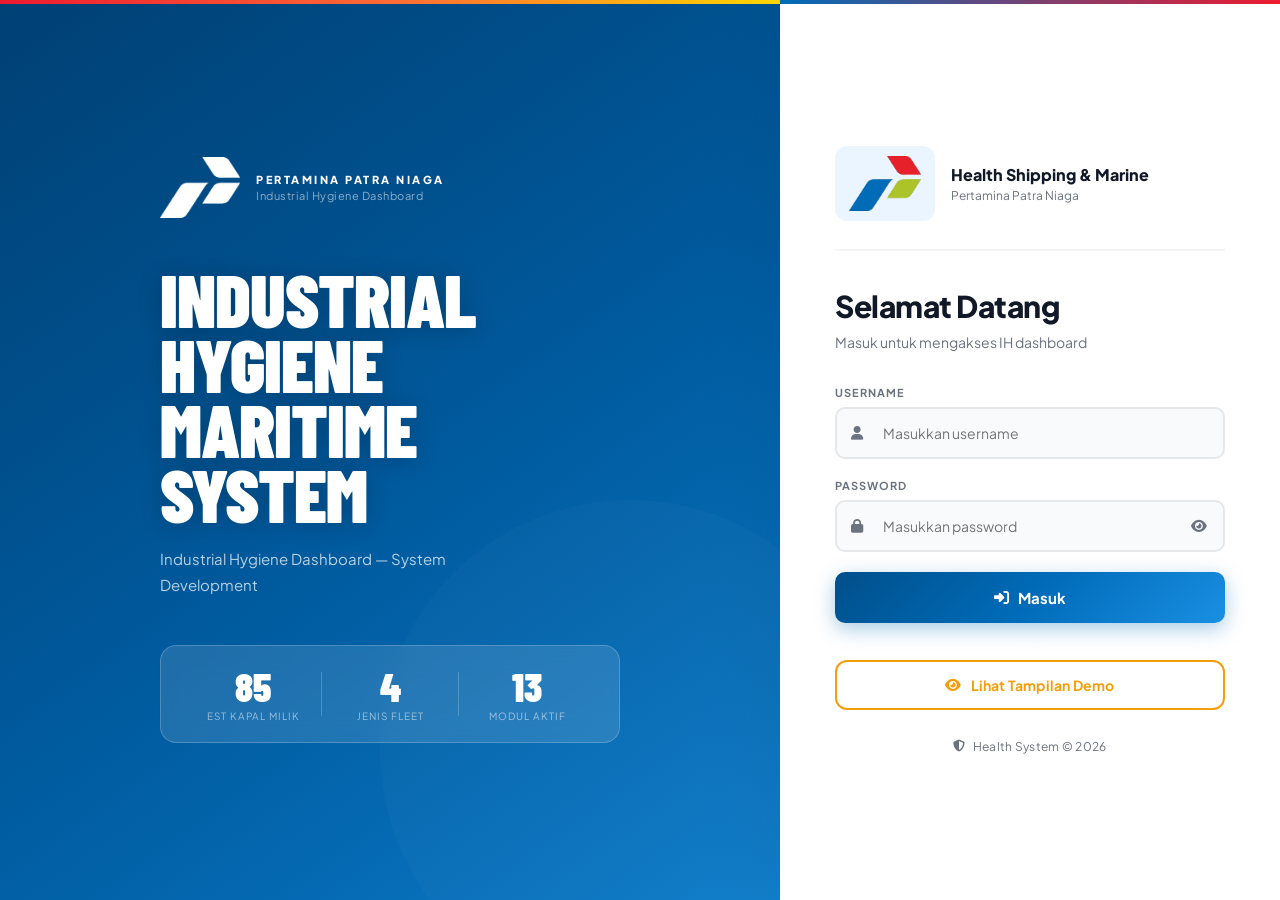
==== commit e065232e: "Update index.html" ====
--- a/index.html
+++ b/index.html
@@ -3,7 +3,7 @@
 <head>
 <meta charset="UTF-8">
 <meta name="viewport" content="width=device-width, initial-scale=1.0">
-<title>IH Dashboard PPN III</title>
+<title>IH Dashboard Health Shipping & Marine</title>
 <link rel="preconnect" href="https://fonts.googleapis.com">
 <link rel="preconnect" href="https://fonts.gstatic.com" crossorigin>
 <link href="https://fonts.googleapis.com/css2?family=Plus+Jakarta+Sans:wght@400;500;600;700;800&family=Barlow+Condensed:wght@500;600;700;800&display=swap" rel="stylesheet">
@@ -113,7 +113,7 @@
 <div class="login-card-header">
 <div class="login-card-icon"><img src="logo_pertamina.png" class="logo-card" alt="Pertamina" onerror="this.style.display='none'"></div>
 <div>
-<div class="login-brand-title">Health III</div>
+<div class="login-brand-title">Health Shipping & Marine</div>
 <div class="login-brand-sub">Pertamina Patra Niaga</div>
 </div>
 </div>
@@ -331,7 +331,7 @@
       <span class="nav-group-label">Others</span>
     </div>
     <div class="nav-group-hdr-right">
-      <span class="nav-group-count" id="navcount-others">5</span>
+      <span class="nav-group-count" id="navcount-others">6</span>
       <i class="fas fa-chevron-down nav-group-arrow"></i>
     </div>
   </div>
@@ -360,6 +360,11 @@
       <span class="nav-icon"><i class="fas fa-shield-halved"></i></span>
       <span class="nav-text">Access Log</span>
       <span class="nav-badge" style="background:#7B2FBE;color:#fff;font-size:9px">Admin</span>
+    </a>
+    <a href="#" class="nav-item" data-menu="costanalytics" data-title="Cost Analytics" data-group="others">
+      <span class="nav-icon"><i class="fas fa-chart-line"></i></span>
+      <span class="nav-text">Cost Analytics</span>
+      <span class="nav-badge" style="background:#F59E0B;color:#fff;font-size:9px">Soon</span>
     </a>
   </div>
 </div>
@@ -1050,6 +1055,7 @@
 <!-- ===== PAGE MEDICAL SURVEILLANCE — MCU PELAUT ===== -->
 <section class="page-content" id="page-medsurv"></section>
 <section class="page-content" id="page-sertifikat"></section>
+<section class="page-content" id="page-costanalytics"></section>
 
 <!-- ===== PAGE SUMMARY DASHBOARD ===== -->
 <section class="page-content" id="page-summary">
@@ -1058,7 +1064,7 @@
       <h2 class="page-title-main" style="display:flex;align-items:center;gap:10px">
         <i class="fas fa-chart-pie" style="color:#0F2A4A"></i> Laporan Komprehensif Industrial Hygiene
       </h2>
-      <p class="page-subtitle" id="summarySubtitle">Pertamina Patra Niaga III &mdash; Periode Pelaporan Tahun 2025</p>
+      <p class="page-subtitle" id="summarySubtitle">Pertamina Patra Niaga &mdash; Periode Pelaporan Tahun 2025</p>
     </div>
     <div style="display:flex;gap:10px;align-items:center;flex-wrap:wrap">
       <select id="summary-filter-bulan" onchange="renderSummaryPage()" class="filter-select" style="min-width:130px">
@@ -1124,6 +1130,9 @@
   <button class="btn-clear" onclick="clearCO25Filters()"><i class="fas fa-xmark"></i> Reset</button>
   <button class="btn-export-ppt" onclick="exportCloseout25PPT()" title="Export ke PowerPoint">
     <i class="fas fa-file-powerpoint"></i> Export PPT
+  </button>
+  <button class="btn-export-ppt" onclick="exportCloseout25PDF()" title="Export Laporan PDF (reminder OPEN + apresiasi)" style="background:#C62828">
+    <i class="fas fa-file-pdf"></i> Export PDF
   </button>
 </div>
 
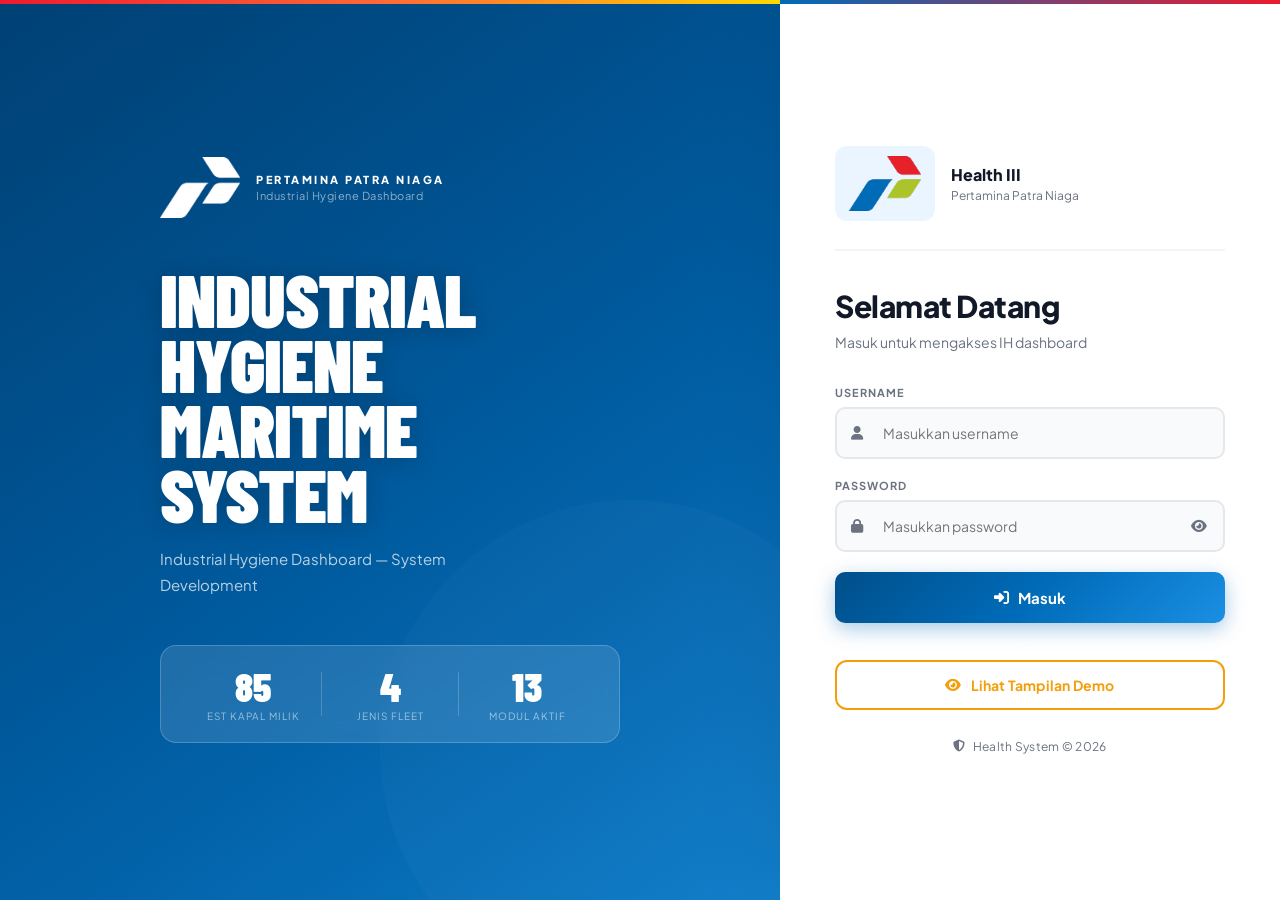
==== commit 6dc7dfe4: "Update page title and brand names in index.html" ====
--- a/index.html
+++ b/index.html
@@ -3,7 +3,7 @@
 <head>
 <meta charset="UTF-8">
 <meta name="viewport" content="width=device-width, initial-scale=1.0">
-<title>IH Dashboard Health Shipping & Marine</title>
+<title>IH Dashboard PPN III</title>
 <link rel="preconnect" href="https://fonts.googleapis.com">
 <link rel="preconnect" href="https://fonts.gstatic.com" crossorigin>
 <link href="https://fonts.googleapis.com/css2?family=Plus+Jakarta+Sans:wght@400;500;600;700;800&family=Barlow+Condensed:wght@500;600;700;800&display=swap" rel="stylesheet">
@@ -113,7 +113,7 @@
 <div class="login-card-header">
 <div class="login-card-icon"><img src="logo_pertamina.png" class="logo-card" alt="Pertamina" onerror="this.style.display='none'"></div>
 <div>
-<div class="login-brand-title">Health Shipping & Marine</div>
+<div class="login-brand-title">Health III</div>
 <div class="login-brand-sub">Pertamina Patra Niaga</div>
 </div>
 </div>
@@ -340,6 +340,10 @@
       <span class="nav-icon"><i class="fas fa-chart-pie"></i></span>
       <span class="nav-text">Summary Dashboard</span>
     </a>
+    <a href="#" class="nav-item" data-menu="costanalytics" data-title="Cost Analytics" data-group="others">
+      <span class="nav-icon"><i class="fas fa-chart-line"></i></span>
+      <span class="nav-text">Cost Analytics</span>
+    </a>
     <a href="#" class="nav-item" data-menu="riskprediction" data-title="Health Risk Prediction" data-group="others">
       <span class="nav-icon"><i class="fas fa-brain"></i></span>
       <span class="nav-text">Risk Prediction</span>
@@ -360,11 +364,6 @@
       <span class="nav-icon"><i class="fas fa-shield-halved"></i></span>
       <span class="nav-text">Access Log</span>
       <span class="nav-badge" style="background:#7B2FBE;color:#fff;font-size:9px">Admin</span>
-    </a>
-    <a href="#" class="nav-item" data-menu="costanalytics" data-title="Cost Analytics" data-group="others">
-      <span class="nav-icon"><i class="fas fa-chart-line"></i></span>
-      <span class="nav-text">Cost Analytics</span>
-      <span class="nav-badge" style="background:#F59E0B;color:#fff;font-size:9px">Soon</span>
     </a>
   </div>
 </div>
@@ -1064,7 +1063,7 @@
       <h2 class="page-title-main" style="display:flex;align-items:center;gap:10px">
         <i class="fas fa-chart-pie" style="color:#0F2A4A"></i> Laporan Komprehensif Industrial Hygiene
       </h2>
-      <p class="page-subtitle" id="summarySubtitle">Pertamina Patra Niaga &mdash; Periode Pelaporan Tahun 2025</p>
+      <p class="page-subtitle" id="summarySubtitle">Pertamina Patra Niaga III &mdash; Periode Pelaporan Tahun 2025</p>
     </div>
     <div style="display:flex;gap:10px;align-items:center;flex-wrap:wrap">
       <select id="summary-filter-bulan" onchange="renderSummaryPage()" class="filter-select" style="min-width:130px">
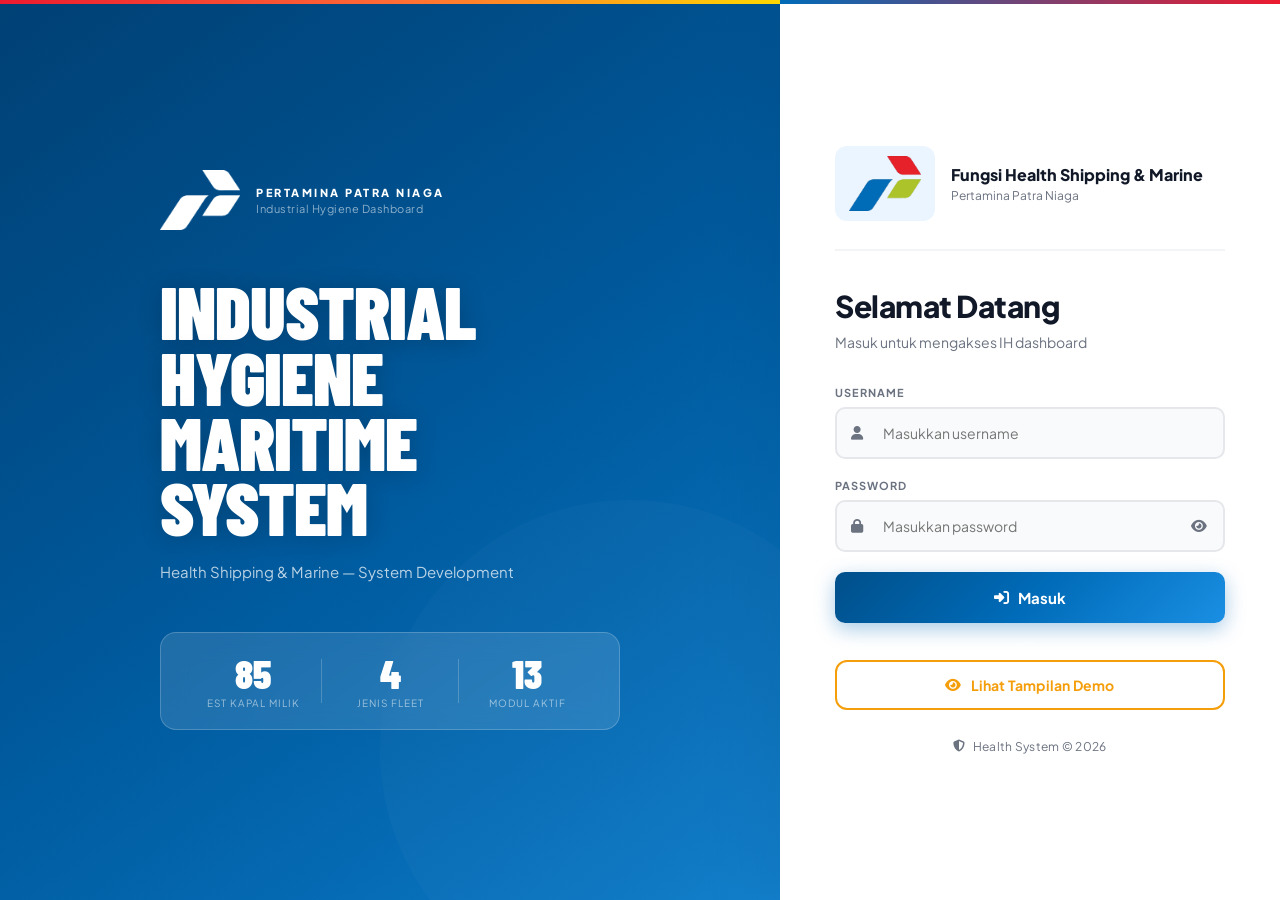
==== commit 3d0533f9: "Update title and descriptions in index.html" ====
--- a/index.html
+++ b/index.html
@@ -3,7 +3,7 @@
 <head>
 <meta charset="UTF-8">
 <meta name="viewport" content="width=device-width, initial-scale=1.0">
-<title>IH Dashboard PPN III</title>
+<title>IH Dashboard Shipping & Marine</title>
 <link rel="preconnect" href="https://fonts.googleapis.com">
 <link rel="preconnect" href="https://fonts.gstatic.com" crossorigin>
 <link href="https://fonts.googleapis.com/css2?family=Plus+Jakarta+Sans:wght@400;500;600;700;800&family=Barlow+Condensed:wght@500;600;700;800&display=swap" rel="stylesheet">
@@ -97,7 +97,7 @@
 </div>
 <div class="login-hero-text">
 <h1 class="login-hero-title">INDUSTRIAL HYGIENE<br>MARITIME<br>SYSTEM</h1>
-<p class="login-hero-desc">Industrial Hygiene Dashboard &mdash; System Development</p>
+<p class="login-hero-desc">Health Shipping & Marine &mdash; System Development</p>
 </div>
 <div class="login-stats-row">
 <div class="login-stat"><span class="ls-num">85</span><span class="ls-lbl">Est Kapal Milik</span></div>
@@ -113,7 +113,7 @@
 <div class="login-card-header">
 <div class="login-card-icon"><img src="logo_pertamina.png" class="logo-card" alt="Pertamina" onerror="this.style.display='none'"></div>
 <div>
-<div class="login-brand-title">Health III</div>
+<div class="login-brand-title">Fungsi Health Shipping & Marine</div>
 <div class="login-brand-sub">Pertamina Patra Niaga</div>
 </div>
 </div>
@@ -1063,7 +1063,7 @@
       <h2 class="page-title-main" style="display:flex;align-items:center;gap:10px">
         <i class="fas fa-chart-pie" style="color:#0F2A4A"></i> Laporan Komprehensif Industrial Hygiene
       </h2>
-      <p class="page-subtitle" id="summarySubtitle">Pertamina Patra Niaga III &mdash; Periode Pelaporan Tahun 2025</p>
+      <p class="page-subtitle" id="summarySubtitle">Pertamina Patra Niaga &mdash; Periode Pelaporan Tahun 2025</p>
     </div>
     <div style="display:flex;gap:10px;align-items:center;flex-wrap:wrap">
       <select id="summary-filter-bulan" onchange="renderSummaryPage()" class="filter-select" style="min-width:130px">
@@ -1354,7 +1354,7 @@
       <div class="hcv-head-left">
         <div>
           <div class="hcv-head-title"><i class="fas fa-map-location-dot"></i> HAZARD CONTROL VIEW — PER KAPAL</div>
-          <div class="hcv-head-sub">Industrial Hygiene &amp; Occupational Health · Pertamina Patra Niaga · Klik zona kapal untuk detail hazard</div>
+          <div class="hcv-head-sub">Industrial Hygiene &amp;· Pertamina Patra Niaga · Klik zona kapal untuk detail hazard</div>
         </div>
       </div>
       <div style="display:flex;align-items:center;gap:10px;flex-shrink:0">
